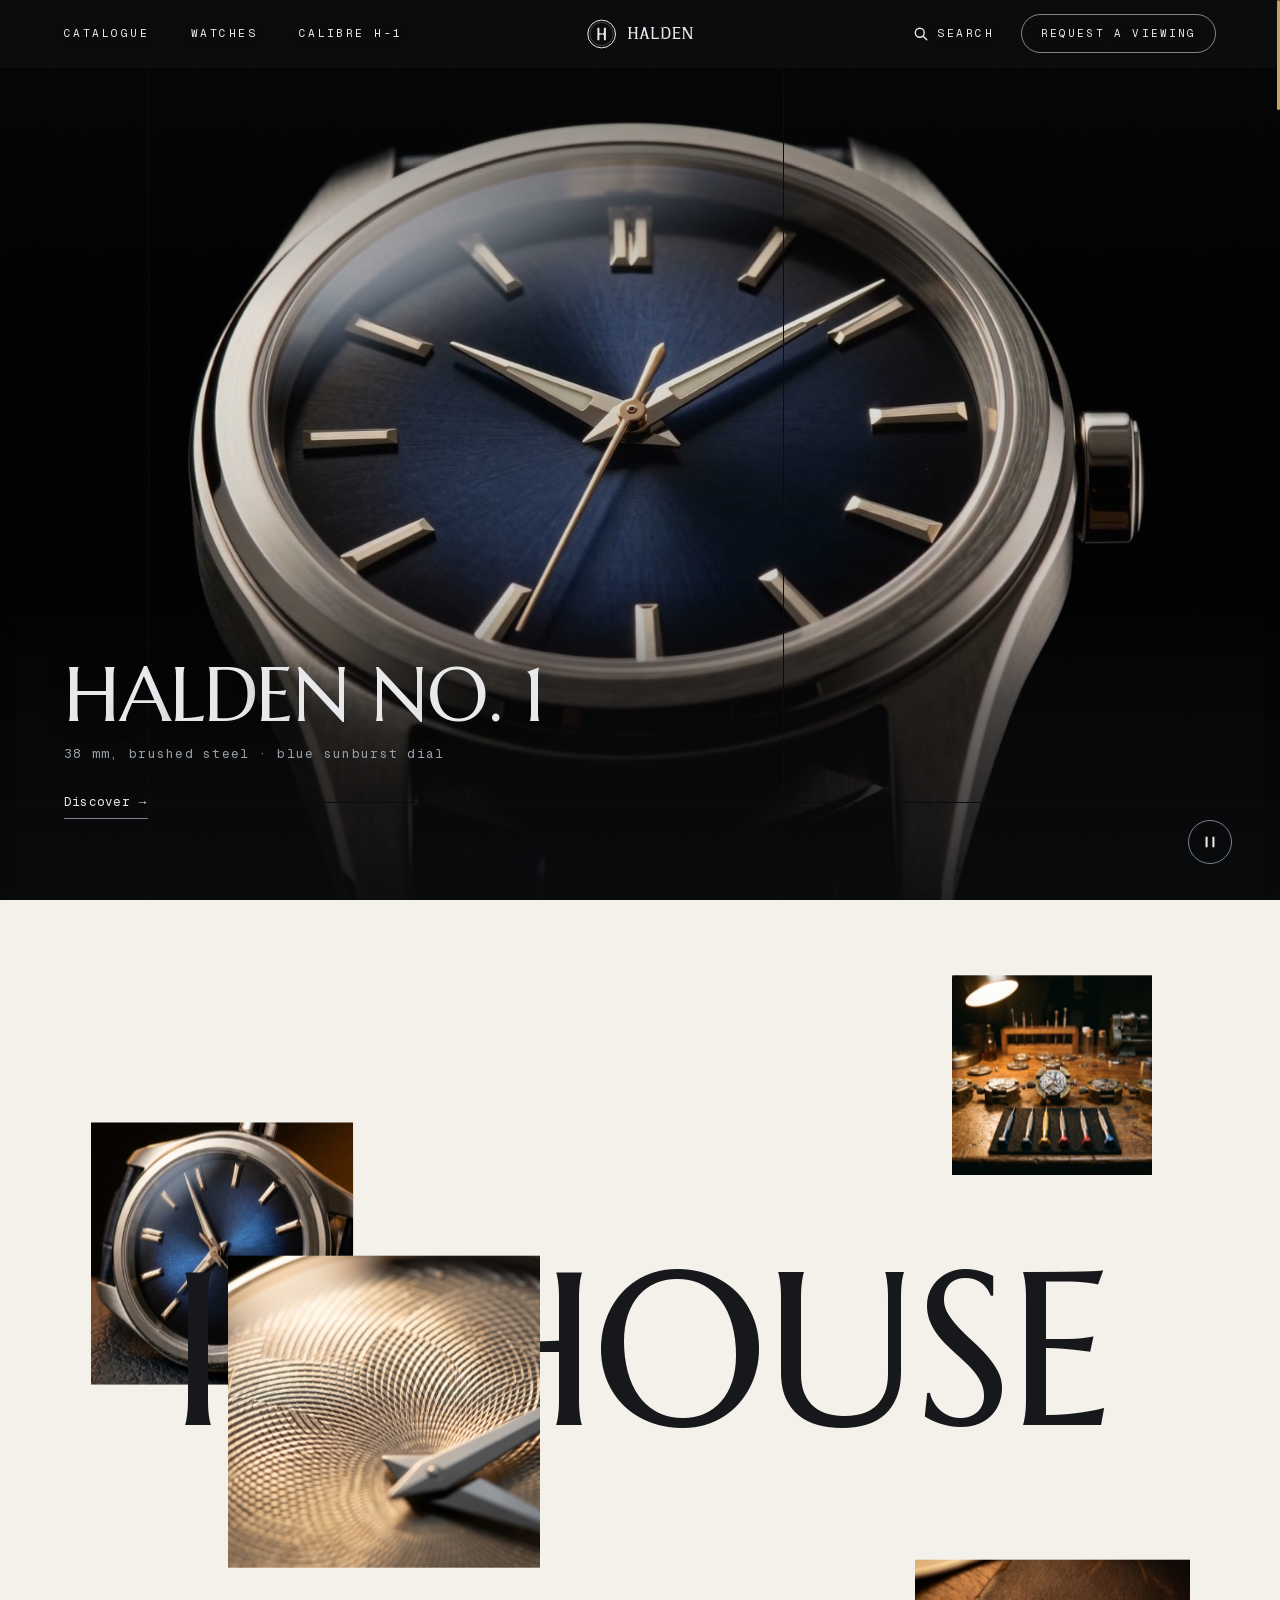
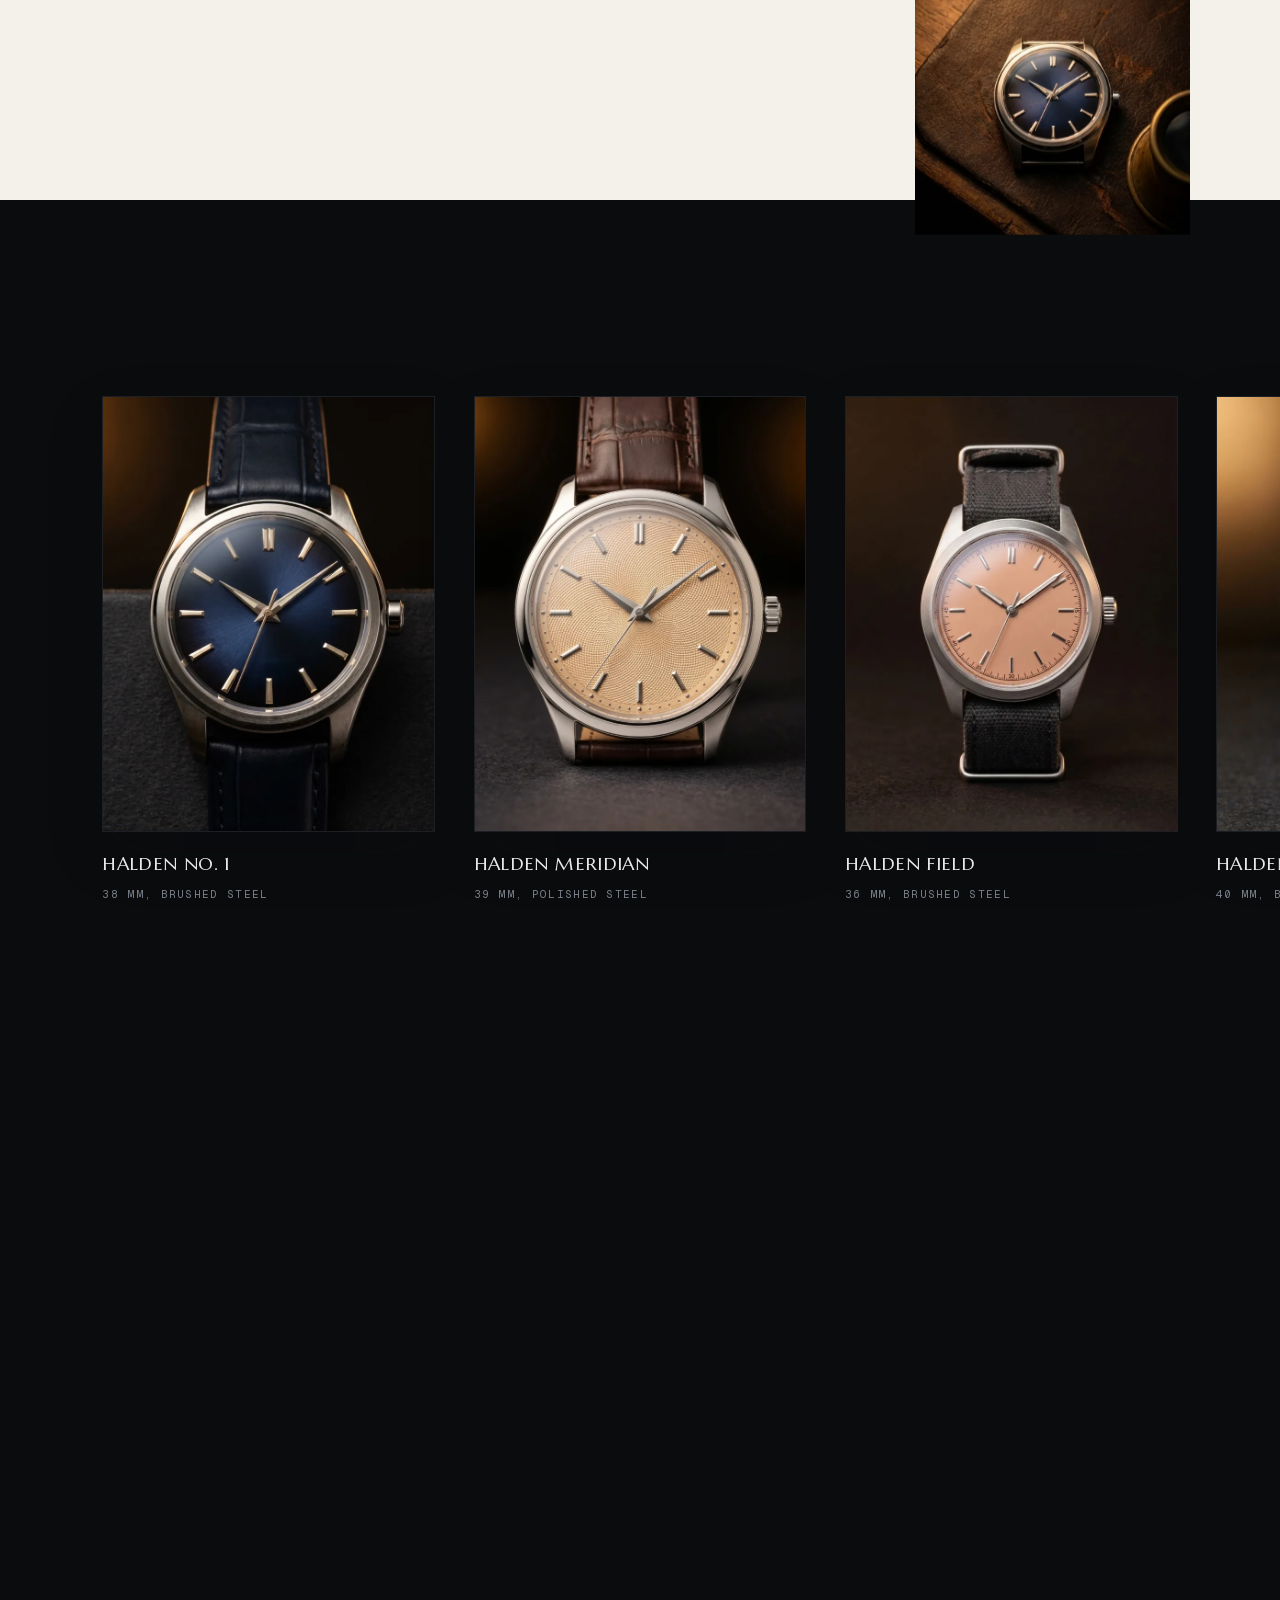
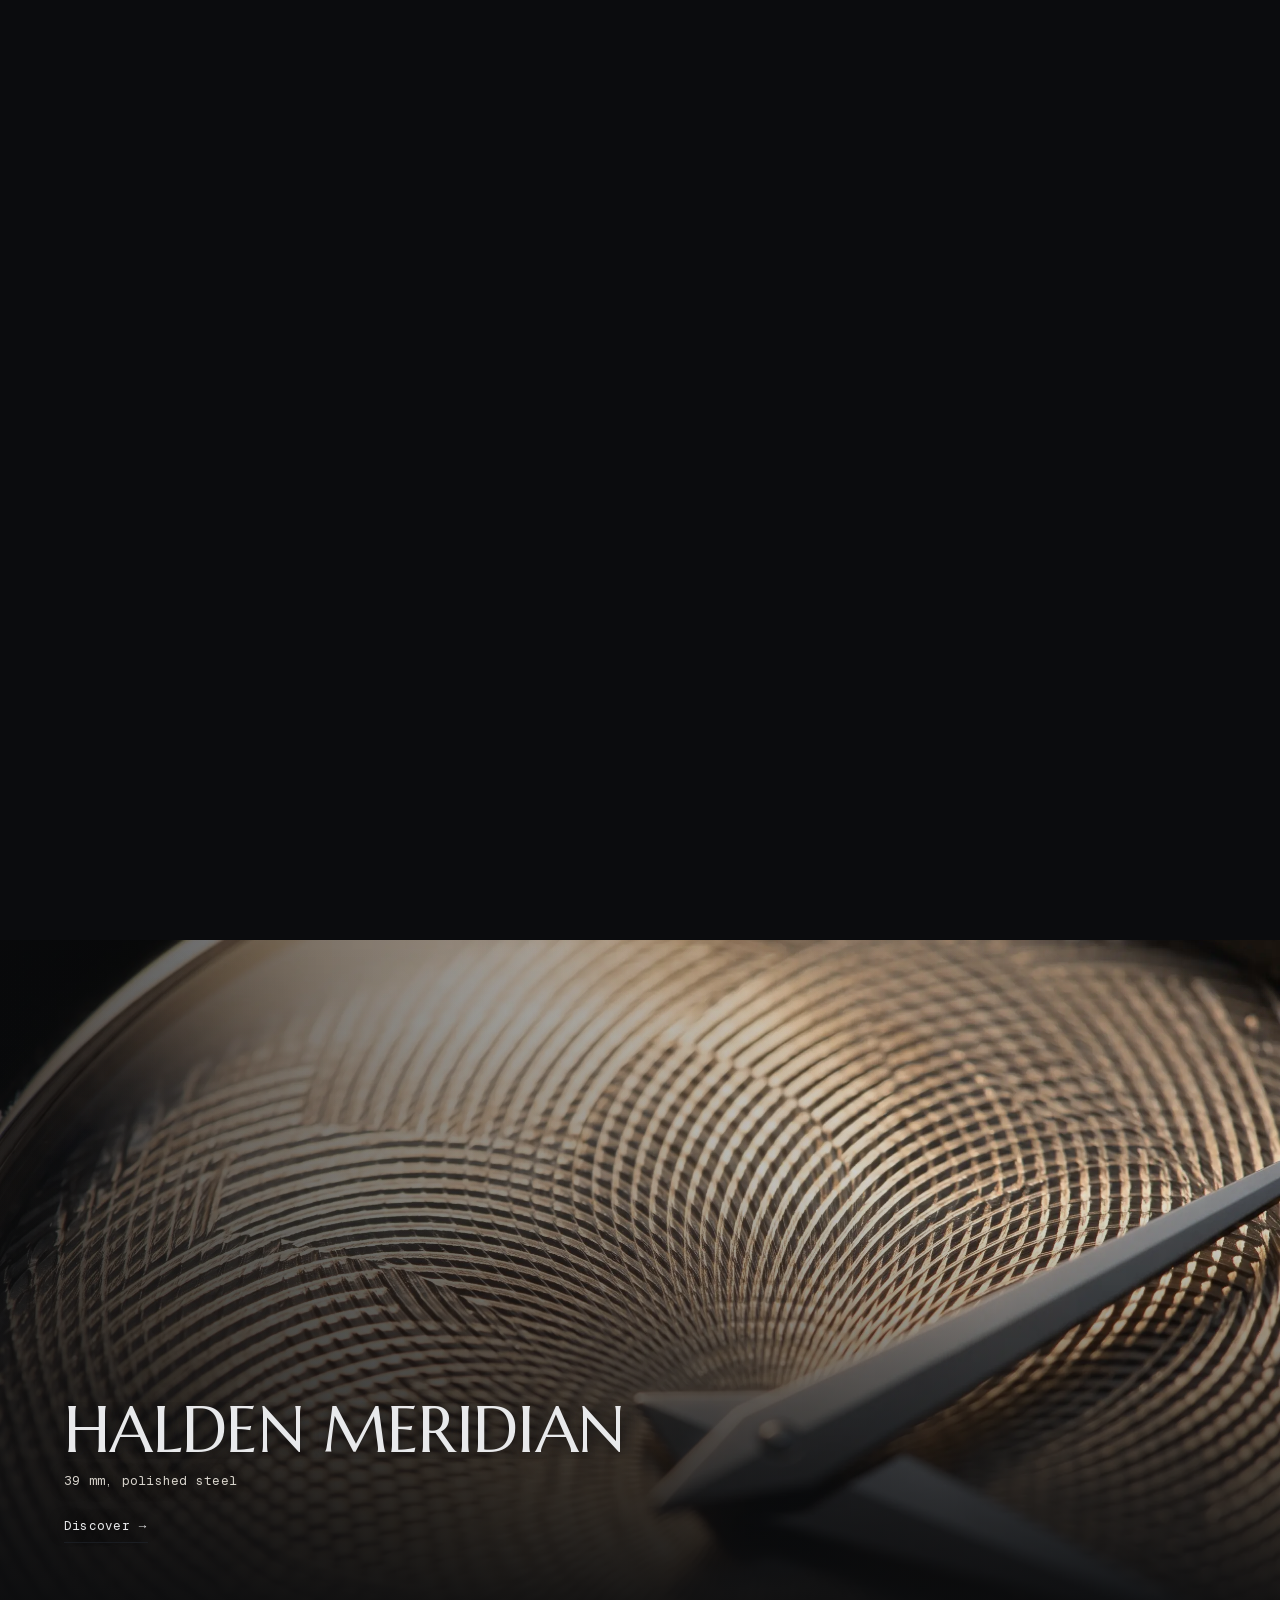
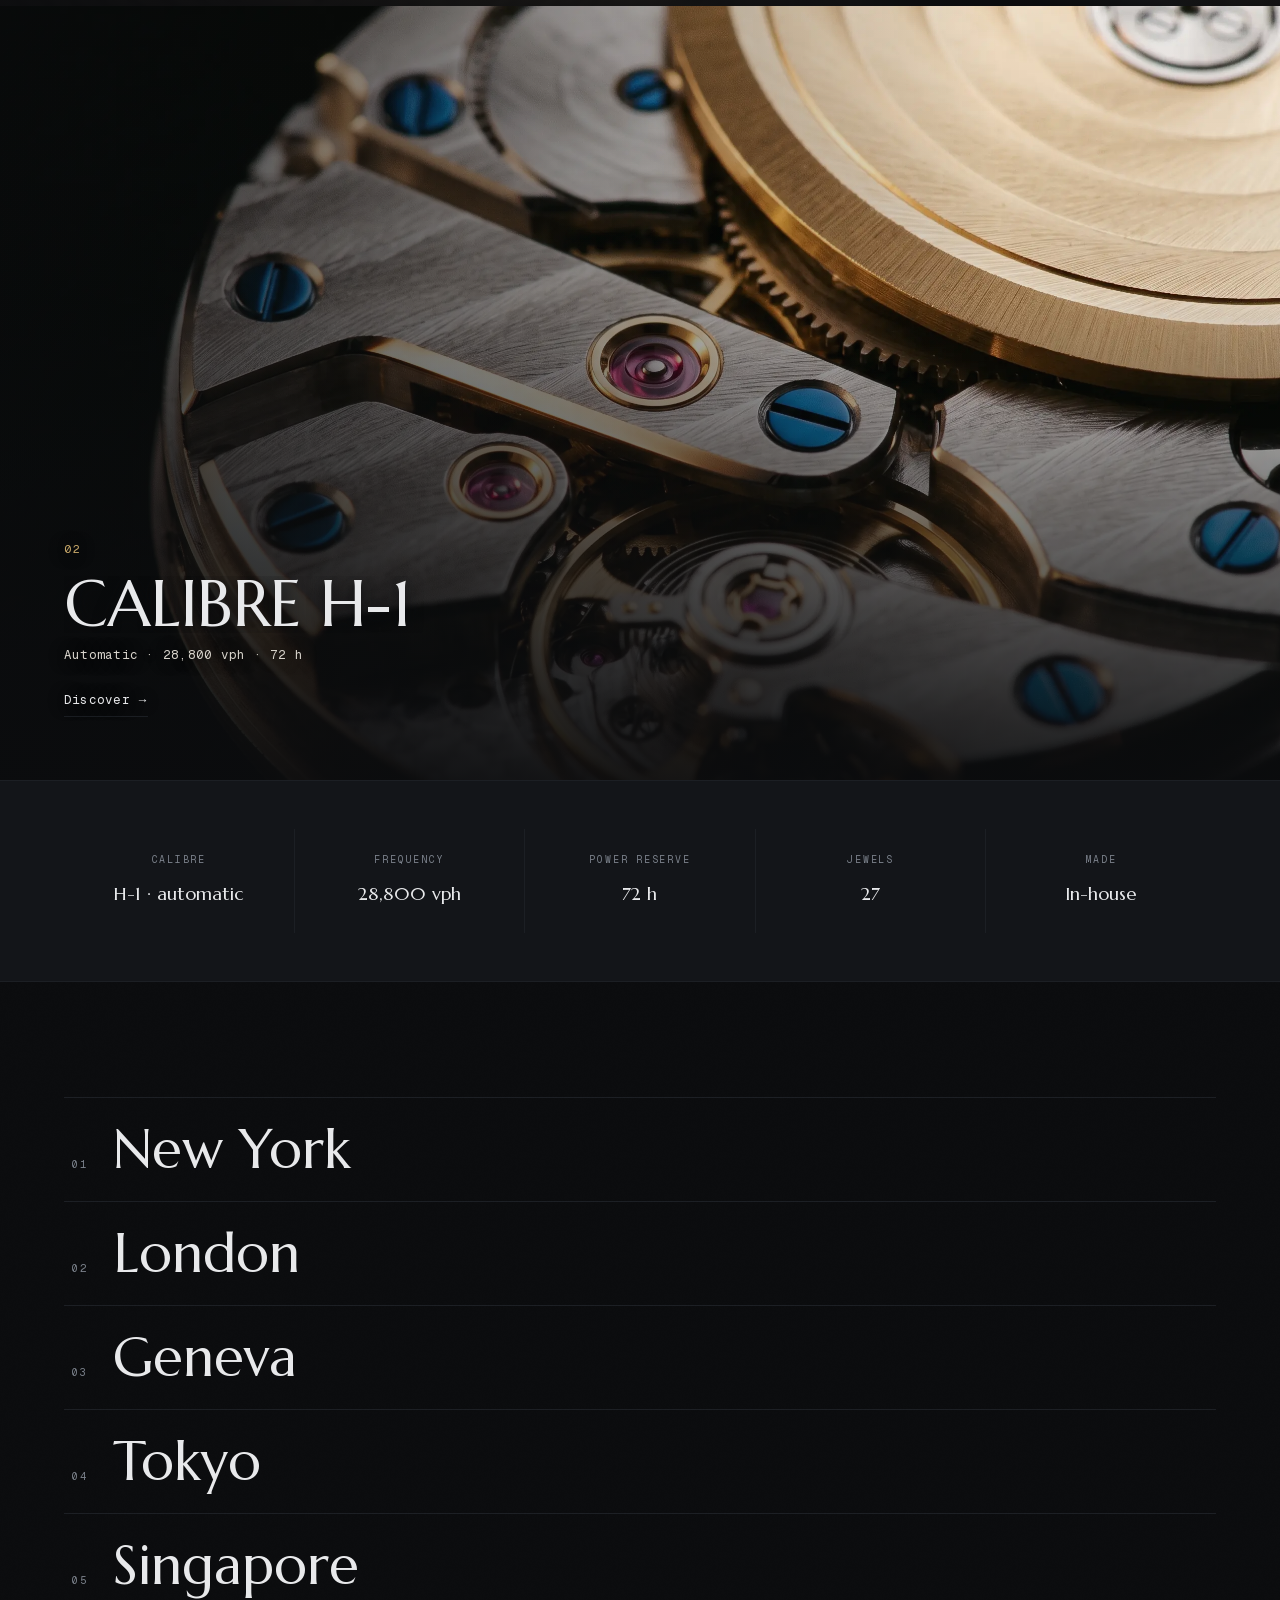
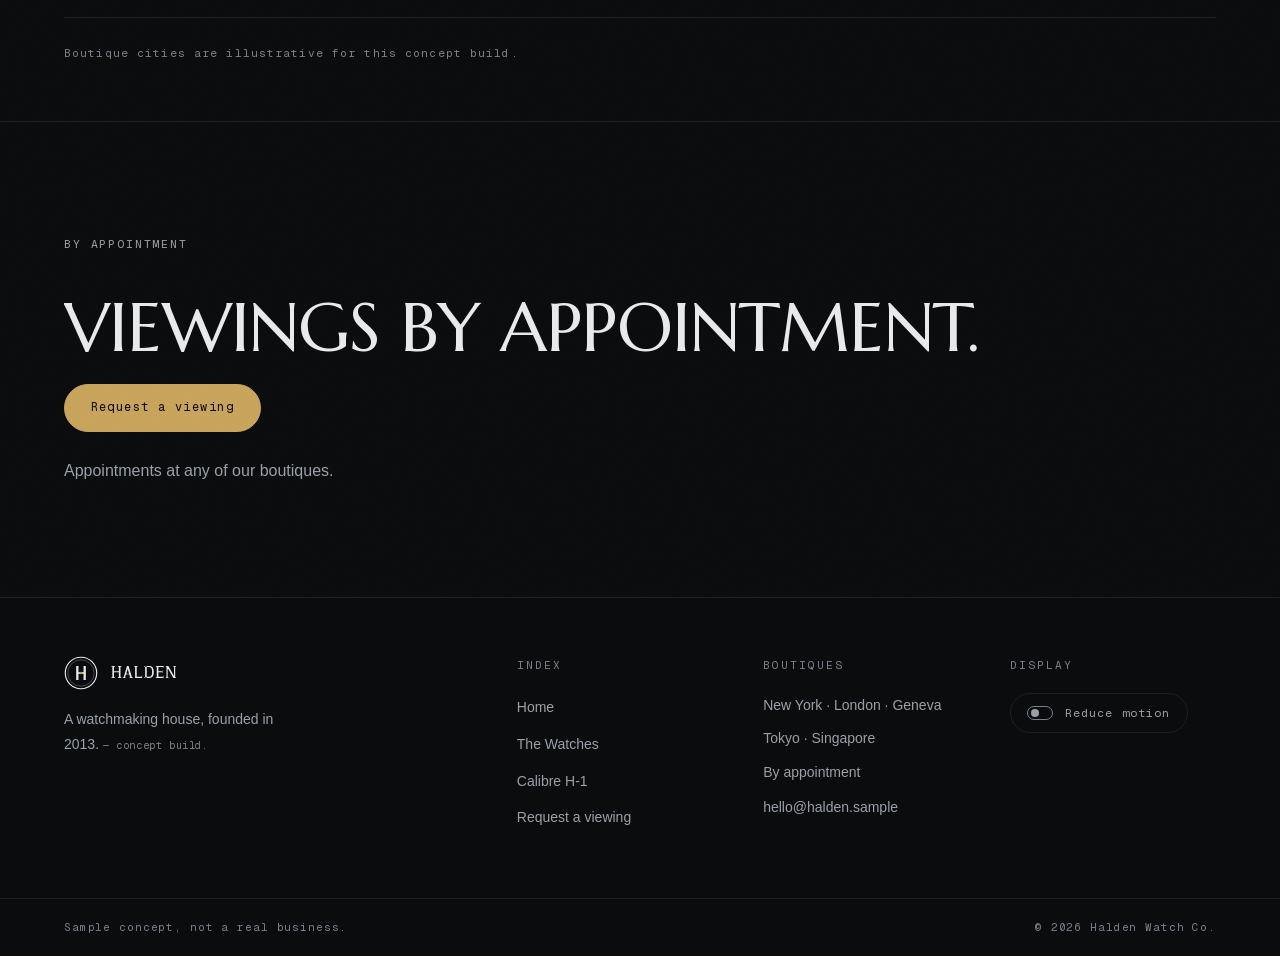
==== halden-watch/index.html @ 8069f16d "Halden: full-screen statement after the hero, references out, watches travel past The homepage opens" ====
<!DOCTYPE html>
<html lang="en" class="no-js">
<head>
<meta charset="utf-8">
<meta name="viewport" content="width=device-width, initial-scale=1">
<title>Halden Watch Co. — Luxury mechanical watches</title>
<meta name="description" content="Halden makes luxury mechanical watches. Five references built on the in-house Calibre H-1, in numbered series, shown at our boutiques by appointment.">
<link rel="canonical" href="https://halden.sample/">
<meta name="theme-color" content="#FFFFFF">
<meta property="og:type" content="website">
<meta property="og:site_name" content="Halden Watch Co.">
<meta property="og:url" content="https://halden.sample/">
<meta property="og:title" content="Halden Watch Co. — Luxury mechanical watches">
<meta property="og:description" content="Luxury mechanical watches. Five references on the in-house Calibre H-1, shown at our boutiques by appointment.">
<meta property="og:image" content="https://halden.sample/assets/og.jpg">
<meta property="og:image:width" content="1200">
<meta property="og:image:height" content="630">
<meta property="og:image:alt" content="Halden No. 1 in close-up: blue sunburst dial, dauphine hands, a champagne seconds hand, brushed steel on a near-black ground.">
<meta name="twitter:card" content="summary_large_image">
<meta name="twitter:title" content="Halden Watch Co. — Luxury mechanical watches">
<meta name="twitter:description" content="Luxury mechanical watches. Five references on the in-house Calibre H-1, shown at our boutiques by appointment.">
<meta name="twitter:image" content="https://halden.sample/assets/og.jpg">
<script>document.documentElement.classList.remove('no-js');document.documentElement.classList.add('js');</script>
<link rel="icon" type="image/svg+xml" href="assets/img/favicon.svg">
<link rel="alternate icon" type="image/png" sizes="32x32" href="assets/img/favicon-32.png">
<link rel="apple-touch-icon" sizes="180x180" href="assets/img/apple-touch-icon.png">
<link rel="preload" href="assets/fonts/halden-display.woff2" as="font" type="font/woff2" crossorigin>
<link rel="preload" href="assets/fonts/halden-mono.woff2" as="font" type="font/woff2" crossorigin>
<link rel="stylesheet" href="assets/tokens.css">
<link rel="stylesheet" href="assets/main.css">
<link rel="stylesheet" href="assets/watch.css">
<script src="assets/main.js" defer></script>
<script type="application/ld+json">
{
  "@context": "https://schema.org",
  "@graph": [
    {
      "@type": "Organization",
      "@id": "https://halden.sample/#org",
      "name": "Halden Watch Co.",
      "url": "https://halden.sample/",
      "email": "hello@halden.sample",
      "description": "Watchmaking house building automatic mechanical watches on the in-house Calibre H-1. Five references in numbered series, shown at the house's boutiques by appointment.",
      "disambiguatingDescription": "Sample concept build — not a real business.",
      "brand": { "@id": "https://halden.sample/#brand" },
      "logo": "https://halden.sample/assets/img/apple-touch-icon.png"
    },
    {
      "@type": "Brand",
      "@id": "https://halden.sample/#brand",
      "name": "Halden",
      "slogan": "Every Halden is built on the house's own Calibre H-1.",
      "logo": "https://halden.sample/assets/img/apple-touch-icon.png"
    },
    {
      "@type": "WebSite",
      "@id": "https://halden.sample/#site",
      "url": "https://halden.sample/",
      "name": "Halden Watch Co.",
      "publisher": { "@id": "https://halden.sample/#org" },
      "inLanguage": "en"
    }
  ]
}
</script>
</head>
<body class="has-film">

<a class="skip" href="#main">Skip to content</a>

<header class="hdr" data-hdr>
  <div class="hdr__in">
    <button class="hdr__burger" type="button" data-menu-btn aria-expanded="false" aria-controls="menu-pane">
      <span class="bars" aria-hidden="true"><i></i><i></i></span>Menu
    </button>
    <a class="hdr__mark" href="index.html" aria-label="Halden Watch Co., home">
      <!-- Halden marks: hand-drawn monogram seal + engraved logotype; the A carries the pallet jewel -->
      <svg class="seal" viewBox="0 0 48 48" fill="none" aria-hidden="true" focusable="false"><circle cx="24" cy="24" r="22.2" stroke="currentColor" stroke-width="1.6"/><circle cx="24" cy="24" r="18.6" stroke="currentColor" stroke-width="0.7" opacity="0.55"/><path d="M17.2 14h3.2v20h-3.2ZM27.6 14h3.2v20h-3.2ZM20.4 22.9h1.9v2.2h-1.9ZM25.7 22.9h1.9v2.2h-1.9Z" fill="currentColor"/><path d="M20.4 22.9h1.6v2.2h-1.6ZM26 22.9h1.6v2.2h-1.6Z" fill="currentColor"/><circle cx="24" cy="24" r="1.7" fill="#C8A35B"/></svg>
      <svg class="word" viewBox="0 0 242 48" fill="none" aria-hidden="true" focusable="false"><path d="M5 0H11V44H5ZM29 0H35V44H29ZM1.6 0H14.4V2.4H1.6ZM1.6 41.6H14.4V44H1.6ZM25.6 0H38.4V2.4H25.6ZM25.6 41.6H38.4V44H25.6ZM11 19H29V23H11Z" fill="currentColor"/><path d="M58.9 0L65.1 0L51.2 44L46 44ZM58.9 0L65.1 0L78 44L71.2 44ZM54.4 28L59.5 28L59.5 31.6L53.77 31.6ZM64.5 28L68.58 28L69.08 31.6L64.5 31.6ZM43.6 41.6H53.6V44H43.6ZM68.8 41.6H80.4V44H68.8Z" fill="currentColor"/><circle cx="62" cy="29.8" r="2.05" fill="#C8A35B"/><path d="M89 0H95V44H89ZM85.6 0H98.4V2.4H85.6ZM89 40H115V44H89ZM113.6 36H115V44H113.6Z" fill="currentColor"/><path d="M126 0H141C153.5 0 158 8.5 158 22C158 35.5 153.5 44 141 44H126ZM132 4H140.5C148.5 4 152 11 152 22C152 33 148.5 40 140.5 40H132ZM122.6 0H132V2.4H122.6ZM122.6 41.6H132V44H122.6Z" fill="currentColor" fill-rule="evenodd"/><path d="M169 0H175V44H169ZM165.6 0H178.4V2.4H165.6ZM165.6 41.6H178.4V44H165.6ZM169 0H194V4H169ZM192.6 0H194V7.5H192.6ZM169 19.4H190.5V23H169ZM189.2 16.8H190.5V25.6H189.2ZM169 40H194V44H169ZM192.6 36.5H194V44H192.6Z" fill="currentColor"/><path d="M205 0H209.2V44H205ZM232.8 0H237V44H232.8ZM205 0L211.8 0L237 44L230.2 44ZM202.2 0H212V2.4H202.2ZM202.2 41.6H212V44H202.2ZM230 0H239.8V2.4H230ZM230 41.6H239.8V44H230Z" fill="currentColor"/></svg>
      <span class="visually-hidden">Halden Watch Co.</span>
    </a>
    <nav class="hdr__nav" aria-label="Primary">
      <a href="collection.html#catalogue">Catalogue</a>
      <div class="hdr__group" data-wnav>
        <a href="collection.html">Watches</a>
        <div class="wpanel">
          <div class="wpanel__in">
            <a class="wpanel__item" href="collection.html#no1">
              <img src="assets/img/s10-no1-front.webp" width="720" height="965" loading="eager" alt="">
              <span class="nm">Halden No. 1</span>
              <span class="dl">38 mm · blue sunburst</span>
            </a>
            <a class="wpanel__item" href="collection.html#meridian">
              <img src="assets/img/s11-meridian-front.webp" width="720" height="965" loading="eager" alt="">
              <span class="nm">Halden Meridian</span>
              <span class="dl">39 mm · champagne guilloché</span>
            </a>
            <a class="wpanel__item" href="collection.html#field">
              <img src="assets/img/s12-field-front.webp" width="720" height="965" loading="eager" alt="">
              <span class="nm">Halden Field</span>
              <span class="dl">36 mm · salmon</span>
            </a>
            <a class="wpanel__item" href="collection.html#tide">
              <img src="assets/img/s15-tide-front.webp" width="720" height="965" loading="eager" alt="">
              <span class="nm">Halden Tide</span>
              <span class="dl">40 mm · black · diver</span>
            </a>
            <a class="wpanel__item" href="collection.html#crossing">
              <img src="assets/img/s16-crossing-front.webp" width="720" height="965" loading="eager" alt="">
              <span class="nm">Halden Crossing</span>
              <span class="dl">39 mm · navy · dual time</span>
            </a>
            <a class="wpanel__all" href="collection.html">The full collection <span class="arr" aria-hidden="true">&rarr;</span></a>
          </div>
        </div>
      </div>
      <a href="movement.html">Calibre H-1</a>
    </nav>
    <div class="hdr__util">
      <button class="hdr__searchbtn" type="button" data-search-btn aria-expanded="false" aria-controls="search-pane">
        <svg class="i-mag" viewBox="0 0 16 16" width="14" height="14" aria-hidden="true" focusable="false"><circle cx="6.6" cy="6.6" r="5.1" fill="none" stroke="currentColor" stroke-width="1.6"/><path d="m10.6 10.6 4 4" stroke="currentColor" stroke-width="1.6" stroke-linecap="round"/></svg>
        <span class="hdr__searchlbl">Search</span>
      </button>
      <a class="pill hdr__cta" href="contact.html">Request a viewing</a>
    </div>
  </div>
</header>

<!-- W5 (owner): the search panel — Rolex-style site search, dropped from the bar.
     JS-only (the button is hidden without JS); the index lives in main.js. -->
<div class="spanel" id="search-pane" data-search hidden>
  <div class="spanel__in">
    <form class="spanel__form" role="search" data-search-form>
      <svg class="i-mag" viewBox="0 0 16 16" width="14" height="14" aria-hidden="true" focusable="false"><circle cx="6.6" cy="6.6" r="5.1" fill="none" stroke="currentColor" stroke-width="1.6"/><path d="m10.6 10.6 4 4" stroke="currentColor" stroke-width="1.6" stroke-linecap="round"/></svg>
      <input class="spanel__input" type="search" name="q" placeholder="Search the house" aria-label="Search Halden Watch Co." autocomplete="off" data-search-input>
      <button class="spanel__close" type="button" data-search-close aria-label="Close search">
        <svg viewBox="0 0 14 14" width="14" height="14" aria-hidden="true" focusable="false"><path d="M1 1l12 12M13 1L1 13" stroke="currentColor" stroke-width="1.6" stroke-linecap="round"/></svg>
      </button>
    </form>
    <p class="spanel__label" data-search-label>Popular on this site</p>
    <ul class="spanel__results" data-search-results></ul>
  </div>
</div>

<div class="menu" id="menu-pane" data-menu hidden>
  <div class="menu__scrim" data-menu-close aria-hidden="true"></div>
  <div class="menu__panel" tabindex="-1">
    <nav aria-label="Menu">
      <ul>
        <li><a class="big" href="index.html" aria-current="page">Home</a></li>
        <li>
          <a class="big" href="collection.html">Watches</a>
          <ul class="menu__watches">
            <li><a href="collection.html#no1"><img src="assets/img/s10-no1-front.webp" width="720" height="965" loading="lazy" alt="">No. 1</a></li>
            <li><a href="collection.html#meridian"><img src="assets/img/s11-meridian-front.webp" width="720" height="965" loading="lazy" alt="">Meridian</a></li>
            <li><a href="collection.html#field"><img src="assets/img/s12-field-front.webp" width="720" height="965" loading="lazy" alt="">Field</a></li>
            <li><a href="collection.html#tide"><img src="assets/img/s15-tide-front.webp" width="720" height="965" loading="lazy" alt="">Tide</a></li>
            <li><a href="collection.html#crossing"><img src="assets/img/s16-crossing-front.webp" width="720" height="965" loading="lazy" alt="">Crossing</a></li>
          </ul>
        </li>
        <li><a class="big" href="movement.html">Calibre H-1</a></li>
        <li><a class="big" href="contact.html">Request a viewing</a></li>
      </ul>
    </nav>
    <p class="menu__foot">Our boutiques, by appointment · hello@halden.sample</p>
  </div>
</div>


<main id="main">

<!-- ============ 01 · THE FILM (Vanguart moment, Omega manners) ============ -->
<section class="film grain" data-film>
  <div class="film__fix">
    <div class="film__media">
      <picture>
        <source media="(max-width: 768px)" srcset="assets/img/hero-poster-9x16.jpg">
        <img class="film__poster" src="assets/img/hero-poster.jpg" fetchpriority="high"
             alt="Halden No. 1 in close-up: a blue sunburst dial falling to near-black, polished dauphine hands at ten past ten, a champagne seconds hand, brushed steel case against a black ground.">
      </picture>
      <video class="film__vid" muted playsinline loop preload="none"
             poster="assets/img/hero-poster.jpg"
             data-src="assets/video/hero-16x9.mp4"
             data-src-portrait="assets/video/hero-9x16.mp4"
             aria-hidden="true" tabindex="-1"></video>
    </div>
    <div class="film__scrim" aria-hidden="true"></div>
    <div class="film__copy">
      <!-- R61 (owner): the wordmark is already in the header; repeating the house
           name above the watch name was saying it twice. -->
      <!-- R60 (owner, Omega reference): their opener is a SPECIFIC watch, not a
           category statement — "Speedmaster 38 mm | Explore a Smaller Size" and a
           Discover. "Luxury mechanical watches, made in-house" was a category.
           It names No. 1 because that is the watch the hero film actually shows;
           naming any other reference would put the wrong watch under the words. -->
      <h1 class="display" data-reveal="chars">Halden No. 1</h1>
      <p class="film__spec" data-reveal="block">38 mm, brushed steel &middot; blue sunburst dial</p>
      <a class="tlink" href="collection.html#no1">Discover <span class="arr" aria-hidden="true">&rarr;</span></a>
    </div>
    <button class="film__pause" type="button" data-film-pause aria-pressed="false" aria-label="Pause the film">
      <svg class="i-pause" viewBox="0 0 14 14" width="12" height="12" aria-hidden="true"><path d="M3 1v12M11 1v12" stroke="currentColor" stroke-width="2.4"/></svg>
      <svg class="i-play" viewBox="0 0 14 14" width="12" height="12" aria-hidden="true"><path d="M3 1.5v11l9-5.5Z" fill="currentColor"/></svg>
    </button>
  </div>
</section>

<!-- ============ IN HOUSE — scattered plates through a single word ==========
     R92 (owner, studying the reference's own gallery): this is not a grid. One
     enormous thin word runs the width of the screen and square plates are
     scattered THROUGH it — some passing in front of the letters, some behind —
     each drifting at its own rate. The depth against the type is what makes the
     squares read as lifted off the page. -->
<section class="scatter scatter--full g-paper" aria-labelledby="scatter-t">
  <h2 class="scatter__word" id="scatter-t" data-reveal="block">In house</h2>
  <div class="scatter__field">
      <figure class="scatter__p scatter__p--a" data-mask data-par="0.95">
        <img src="assets/img/s13-no1-quarter.webp" alt="Halden No. 1 at three-quarters, the blue sunburst dial under a low light." width="900" height="900" loading="lazy">
      </figure>
      <figure class="scatter__p scatter__p--b" data-mask data-par="0.45">
        <img src="assets/img/s9-movement-holders.webp" alt="Movements resting in brass holders on the bench between timing runs." width="900" height="900" loading="lazy">
      </figure>
      <figure class="scatter__p scatter__p--c" data-mask data-par="1.15">
        <img src="assets/img/s5-meridian-dial-macro.webp" alt="The Meridian's guilloche field in macro, engine-turned to the edge." width="900" height="900" loading="lazy">
      </figure>
      <figure class="scatter__p scatter__p--d" data-mask data-par="0.70">
        <img src="assets/img/s14-no1-bench.webp" alt="Halden No. 1 on the bench beside a loupe and tweezers." width="900" height="900" loading="lazy">
      </figure>
  </div>
</section>
<!-- ============ THE WATCHES — a row that scrolls past =====================
     R94 (owner): the five references are gone as a block. The watches travel
     across the screen as the page scrolls instead, and each one goes to its own
     page. Driven off scroll rather than a drag, so nothing has to be pulled
     sideways; with JS off it is a plain scrollable row. -->
<section class="rail" data-rail aria-labelledby="rail-t">
  <h2 class="visually-hidden" id="rail-t">The watches</h2>
  <div class="rail__view">
    <div class="rail__track" data-rail-track>
        <a class="rail__card" href="collection.html#no1">
          <figure class="rail__fig"><img src="assets/img/s10-no1-front.webp" alt="Halden No. 1, straight on." width="720" height="965" loading="lazy"></figure>
          <span class="rail__meta"><b>Halden No. 1</b><i>38 mm, brushed steel</i></span>
        </a>
        <a class="rail__card" href="collection.html#meridian">
          <figure class="rail__fig"><img src="assets/img/s11-meridian-front.webp" alt="Halden Meridian, straight on." width="720" height="965" loading="lazy"></figure>
          <span class="rail__meta"><b>Halden Meridian</b><i>39 mm, polished steel</i></span>
        </a>
        <a class="rail__card" href="collection.html#field">
          <figure class="rail__fig"><img src="assets/img/s12-field-front.webp" alt="Halden Field, straight on." width="720" height="965" loading="lazy"></figure>
          <span class="rail__meta"><b>Halden Field</b><i>36 mm, brushed steel</i></span>
        </a>
        <a class="rail__card" href="collection.html#tide">
          <figure class="rail__fig"><img src="assets/img/s15-tide-front.webp" alt="Halden Tide, straight on." width="720" height="965" loading="lazy"></figure>
          <span class="rail__meta"><b>Halden Tide</b><i>40 mm, brushed steel</i></span>
        </a>
        <a class="rail__card" href="collection.html#crossing">
          <figure class="rail__fig"><img src="assets/img/s16-crossing-front.webp" alt="Halden Crossing, straight on." width="720" height="965" loading="lazy"></figure>
          <span class="rail__meta"><b>Halden Crossing</b><i>39 mm, polished steel</i></span>
        </a>
    </div>
  </div>
</section>


<!-- R53 (owner): the numbered "01 — The house" chapter is CUT. With its copy
     trimmed it was one short column against an empty right half, and it restated
     the film headline ("made in-house") and section 03. Its one genuinely
     concrete line — the five-position timing — moves into the Calibre chapter,
     which has an image and a spec table to carry it. -->


<!-- R55 (owner, Omega reference): Omega breaks its homepage with a full-bleed
     feature — one image, a product name, a qualifier, a single CTA. Halden ran
     hero -> carousel -> chapter -> chapter with no change of gear. This is the
     break: type over image, nothing explained. -->
<section class="fband" aria-labelledby="fband-title">
  <img class="fband__img" src="assets/img/s5-meridian-dial-macro.webp" alt="The Halden Meridian dial in macro: a champagne guilloche field under polished dauphine hands." width="1600" height="1067" loading="lazy">
  <div class="fband__copy">
    <h2 class="fband__t" id="fband-title" data-reveal="lines">Halden Meridian</h2>
    <p class="fband__s" data-reveal="block">39 mm, polished steel</p>
    <a class="tlink" href="collection.html#meridian">Discover <span class="arr" aria-hidden="true">&rarr;</span></a>
  </div>
</section>


<!-- R77 (owner): the manufacture chapter is off the homepage — founding dates
     are not what a visitor came for. The Calibre page still carries the record. -->




<!-- ============ 06 · THE BOUTIQUES ============ -->
<!-- R78 (owner): the Calibre sits above the locations now — the
     watches lead, the movement closes.  -->
<!-- ============ 04 · CALIBRE H-1 (full-bleed, then a centred spec strip) ====
     R57 (owner): every chapter was the same photo-beside-a-paragraph block, which
     is exactly why this read like the other site. Omega does not do that — it runs
     a full-bleed image with a name and one CTA over it, and puts specification in
     its own centred strip. Rebuilt to that. -->
<section class="fband fband--tall" aria-labelledby="cal-title">
  <img class="fband__img" src="assets/img/s6-movement-macro-a.webp" width="2752" height="1536" loading="lazy"
       alt="Macro of the Calibre H-1: German-silver bridges under Geneva striping, ruby jewels in gold chatons, blued screws, the champagne rotor edge entering the frame.">
  <div class="fband__copy">
    <p class="kicker" data-reveal="block">02</p>
    <h2 class="fband__t" id="cal-title" data-reveal="lines">Calibre H-1</h2>
    <p class="fband__s" data-reveal="block">Automatic · 28,800 vph · 72 h</p>
    <a class="tlink" href="movement.html">Discover <span class="arr" aria-hidden="true">&rarr;</span></a>
  </div>
</section>

<section class="specstrip">
  <div class="shell">
    <dl class="specrow" data-reveal="block">
      <div><dt>Calibre</dt><dd>H-1 · automatic</dd></div>
      <div><dt>Frequency</dt><dd>28,800 vph</dd></div>
      <div><dt>Power reserve</dt><dd>72 h</dd></div>
      <div><dt>Jewels</dt><dd>27</dd></div>
      <div><dt>Made</dt><dd>In-house</dd></div>
    </dl>
  </div>
</section>

<section class="chapter chapter--tight grain">
  <div class="shell">
    <div class="block">
      <!-- R77 (owner): no heading. Five city names are self-evidently the boutiques. -->
    </div>
    <!-- R61 (owner: "the boutique part could be a little better, nicer aesthetic").
         A dot-separated line of city names was a list, not a section. Each city
         now holds its own bordered cell with the street it sits on, set in the
         display face, with the appointment line appearing on hover — the same
         hairline-grid language the specification strip uses. -->
    <!-- R62 (owner: "you just added more text instead of making it graphically
         pleasing"). Correct — street names were more words, not more design. The
         cities are the graphic now: each set LARGE in the display face on its own
         rule, the row sliding right and the city going champagne under the cursor.
         Five words on the whole section. -->
    <div class="brows" data-reveal="block">
      <a class="brow" href="contact.html?boutique=New%20York#boutique">
        <span class="brow__i">01</span>
        <span class="brow__city">New York</span>
        <span class="brow__go" aria-hidden="true">&rarr;</span>
      </a>
      <a class="brow" href="contact.html?boutique=London#boutique">
        <span class="brow__i">02</span>
        <span class="brow__city">London</span>
        <span class="brow__go" aria-hidden="true">&rarr;</span>
      </a>
      <a class="brow" href="contact.html?boutique=Geneva#boutique">
        <span class="brow__i">03</span>
        <span class="brow__city">Geneva</span>
        <span class="brow__go" aria-hidden="true">&rarr;</span>
      </a>
      <a class="brow" href="contact.html?boutique=Tokyo#boutique">
        <span class="brow__i">04</span>
        <span class="brow__city">Tokyo</span>
        <span class="brow__go" aria-hidden="true">&rarr;</span>
      </a>
      <a class="brow" href="contact.html?boutique=Singapore#boutique">
        <span class="brow__i">05</span>
        <span class="brow__city">Singapore</span>
        <span class="brow__go" aria-hidden="true">&rarr;</span>
      </a>
    </div>
    <p class="bstrip__note" data-reveal="block">Boutique cities are illustrative for this concept build.</p>
  </div>
</section>

<!-- ============ 07 · VIEWING BAND ============ -->

<section class="cta-band grain">
  <div class="shell in">
    <p class="kicker" data-reveal="block">By appointment</p>
    <h2 class="title" data-reveal="lines">Viewings by appointment.</h2>
    <a class="pill pill--solid" href="contact.html">Request a viewing</a>
    <p class="note" data-reveal="block">Appointments at any of our boutiques.</p>
  </div>
</section>

</main>

<footer class="ftr">
  <div class="ftr__grid">
    <div class="ftr__brand">
      <div class="lockup" aria-hidden="true"><svg class="seal" viewBox="0 0 48 48" fill="none" aria-hidden="true" focusable="false"><circle cx="24" cy="24" r="22.2" stroke="currentColor" stroke-width="1.6"/><circle cx="24" cy="24" r="18.6" stroke="currentColor" stroke-width="0.7" opacity="0.55"/><path d="M17.2 14h3.2v20h-3.2ZM27.6 14h3.2v20h-3.2ZM20.4 22.9h1.9v2.2h-1.9ZM25.7 22.9h1.9v2.2h-1.9Z" fill="currentColor"/><path d="M20.4 22.9h1.6v2.2h-1.6ZM26 22.9h1.6v2.2h-1.6Z" fill="currentColor"/><circle cx="24" cy="24" r="1.7" fill="#C8A35B"/></svg><svg class="word" viewBox="0 0 242 48" fill="none" aria-hidden="true" focusable="false"><path d="M5 0H11V44H5ZM29 0H35V44H29ZM1.6 0H14.4V2.4H1.6ZM1.6 41.6H14.4V44H1.6ZM25.6 0H38.4V2.4H25.6ZM25.6 41.6H38.4V44H25.6ZM11 19H29V23H11Z" fill="currentColor"/><path d="M58.9 0L65.1 0L51.2 44L46 44ZM58.9 0L65.1 0L78 44L71.2 44ZM54.4 28L59.5 28L59.5 31.6L53.77 31.6ZM64.5 28L68.58 28L69.08 31.6L64.5 31.6ZM43.6 41.6H53.6V44H43.6ZM68.8 41.6H80.4V44H68.8Z" fill="currentColor"/><circle cx="62" cy="29.8" r="2.05" fill="#C8A35B"/><path d="M89 0H95V44H89ZM85.6 0H98.4V2.4H85.6ZM89 40H115V44H89ZM113.6 36H115V44H113.6Z" fill="currentColor"/><path d="M126 0H141C153.5 0 158 8.5 158 22C158 35.5 153.5 44 141 44H126ZM132 4H140.5C148.5 4 152 11 152 22C152 33 148.5 40 140.5 40H132ZM122.6 0H132V2.4H122.6ZM122.6 41.6H132V44H122.6Z" fill="currentColor" fill-rule="evenodd"/><path d="M169 0H175V44H169ZM165.6 0H178.4V2.4H165.6ZM165.6 41.6H178.4V44H165.6ZM169 0H194V4H169ZM192.6 0H194V7.5H192.6ZM169 19.4H190.5V23H169ZM189.2 16.8H190.5V25.6H189.2ZM169 40H194V44H169ZM192.6 36.5H194V44H192.6Z" fill="currentColor"/><path d="M205 0H209.2V44H205ZM232.8 0H237V44H232.8ZM205 0L211.8 0L237 44L230.2 44ZM202.2 0H212V2.4H202.2ZM202.2 41.6H212V44H202.2ZM230 0H239.8V2.4H230ZM230 41.6H239.8V44H230Z" fill="currentColor"/></svg></div>
      <span class="visually-hidden">Halden Watch Co.</span>
      <p>A watchmaking house, founded in 2013. <span class="meta"> — concept build.</span></p>
    </div>
    <nav class="ftr__col" aria-label="Index">
      <h4>Index</h4>
      <ul>
        <li><a href="index.html">Home</a></li>
        <li><a href="collection.html">The Watches</a></li>
        <li><a href="movement.html">Calibre H-1</a></li>
        <li><a href="contact.html">Request a viewing</a></li>
      </ul>
    </nav>
    <div class="ftr__col">
      <h4>Boutiques</h4>
      <ul>
        <li><p>New York · London · Geneva</p></li>
        <li><p>Tokyo · Singapore</p></li>
        <li><p>By appointment</p></li>
        <li><a href="mailto:hello@halden.sample">hello@halden.sample</a></li>
      </ul>
    </div>
    <div class="ftr__col">
      <h4>Display</h4>
      <button type="button" class="motion-toggle" data-motion-toggle aria-pressed="false">
        <span class="sw" aria-hidden="true"></span>Reduce motion
      </button>
    </div>
  </div>
  <div class="ftr__legal">
    <div class="in">
      <span>Sample concept, not a real business.</span>
      <span>© 2026 Halden Watch Co.</span>
    </div>
  </div>
</footer>


  <!-- R70: custom scroll indicator, driven by the same rAF loop as the parallax -->
  <div class="sbar" aria-hidden="true"><i class="sbar__thumb"></i></div>
</body>
</html>
---- halden-watch/assets/tokens.css ----
/* ==========================================================================
   HALDEN WATCH CO. — tokens.css
   Every color / space / type / motion token lives here. Nothing else does.
   Two grounds (ink, paper), one accent (champagne), ruby for jewels only.
   ========================================================================== */

/* ---- self-hosted faces (latin subsets, file://-safe) -------------------- */
@font-face{
  font-family:"HaldenGrotesk";
  src:url("fonts/halden-grotesk.woff2") format("woff2");
  font-weight:300 700;                 /* variable wght axis; we use 400 + 600 */
  font-style:normal;
  font-display:swap;
}
/* R57 (owner): Halden and Hale were set in the same neutral sans, so they read
   as the same studio's two sites. Halden takes an elegant Roman display face of
   its own — inscriptional, single weight, nothing like Hale's heavy grotesque. */
@font-face{
  font-family:"HaldenDisplay";
  src:url("fonts/halden-display.woff2") format("woff2");
  font-weight:400;
  font-style:normal;
  font-display:swap;
}
@font-face{
  font-family:"HaldenSerif";
  src:url("fonts/halden-serif-italic.woff2") format("woff2");
  font-weight:400;
  font-style:italic;
  font-display:swap;
}
@font-face{
  font-family:"HaldenMono";
  src:url("fonts/halden-mono.woff2") format("woff2");
  font-weight:400;
  font-style:normal;
  font-display:swap;
}

:root{
  /* ---- GROUND 1 · INK (cinematic chapters) ---- */
  --ink:#0B0C0E;
  --ink-raised:#131519;
  --graphite:#1C1F24;

  /* ---- GROUND 2 · PAPER (catalogue chapters) ---- */
  --paper:#F4F1EA;
  --paper-raised:#ECE8DE;
  --paper-line:#DCD5C6;

  /* ---- text ---- */
  --platinum:#E8E9EB;
  --steel:#9AA0A8;
  --steel-dim:#7A808A;      /* tertiary/captions on ink — 4.9:1 on --ink (AA) */
  --text-ink:#17181B;
  --text-ink-2:#55565C;

  /* ---- the accent (singular) ---- */
  --champagne:#C8A35B;
  --champagne-hi:#E7C988;   /* brand-moment gradient stops only */
  --champagne-lo:#8A6E32;
  --accent-ink:#7A5F2A;     /* champagne cut for the paper ground — 5.32:1 on paper,
                               4.91:1 on paper-raised; interactive states only.
                               #C8A35B stays untouched on ink (8.24:1). */

  /* ---- the navigation accent (navy — selection & wayfinding only) ---- */
  --navy:#1B3A5F;           /* nav highlight, active-model bullet, scrollspy.
                               11.4:1 on white, 9.9:1 on paper. Never a background
                               wash, never body copy, never replaces champagne. */
  --navy-deep:#142C49;      /* pressed/hover cut of navy */
  --navy-mist:#A9C6E4;      /* navy for ink grounds (menu overlay current page) */

  /* ---- chrome ---- */
  --bar-white:#FFFFFF;      /* the header bar — white, Rolex register */
  --bar-line:#E4E0D6;       /* header hairline on white */

  /* ---- specials ---- */
  --ruby:#9E2B25;           /* movement jewels only, never UI */
  --crystal:#BFD2D8;        /* sapphire glint, SVG only */
  --error:#8A2620;          /* form error text + borders — the only red in UI (7.8:1 on paper) */

  /* ---- type ---- */
  /* R54 (owner, Rolex reference): HaldenGrotesk (a humanist grotesque) read as
     fussy next to Rolex's neutral type. The body face is now a clean neutral
     grotesque — the same register luxury watch houses actually set in. Nothing
     to download, so the page also drops an 18KB font request. The mono and the
     serif italic stay: used sparingly, they are what keep it from reading as a
     default system page. */
  --font-body:"Helvetica Neue",Helvetica,"Segoe UI",Arial,sans-serif;
  --font-display:"HaldenDisplay","Optima","Palatino Linotype",Georgia,serif;
  --font-serif:"HaldenSerif",Georgia,"Times New Roman",serif;
  --font-mono:"HaldenMono",ui-monospace,Menlo,Consolas,monospace;

  --fs-body:clamp(0.9375rem, 0.9rem + 0.2vw, 1rem);
  --fs-display:clamp(2.5rem, 1rem + 4vw, 5.5rem);
  --fs-title:clamp(1.75rem, 1rem + 2.2vw, 3rem);
  --fs-subtitle:clamp(1.25rem, 1rem + 0.9vw, 1.65rem);
  --fs-kicker:0.72rem;
  --fs-small:0.875rem;

  --lh-body:1.75;
  --lh-display:1.05;
  --track-kicker:.16em;
  --track-display:-0.01em;

  /* ---- space ---- */
  --space-1:0.5rem;
  --space-2:1rem;
  --space-3:1.75rem;
  --space-4:clamp(2.5rem, 2rem + 2vw, 4rem);
  --space-5:clamp(4rem, 3rem + 5vw, 8rem);
  --shell-max:78rem;
  --shell-pad:clamp(1.25rem, 4vw, 3rem);
  --header-h:4.25rem;

  /* ---- motion grammar (Duten spirit, Rolex discipline) ---- */
  --t-micro:300ms ease;                            /* color / opacity / hover  */
  --t-panel:700ms;                                 /* panel & reveal transforms */
  --t-panel-long:900ms;
  --stagger:160ms;                                 /* calc(var(--stagger) * var(--i)) */
  --ease-master:cubic-bezier(0.76, 0, 0.24, 1);    /* the one choreography ease */
  --ease-out:cubic-bezier(0.16, 1, 0.3, 1);
}
---- halden-watch/assets/main.css ----
/* ==========================================================================
   HALDEN WATCH CO. — main.css
   The Atelier Object, mastered. Two grounds, one accent, no inline styles.
   Static-first: everything below renders complete with JS off. The motion
   layer keys off html.motion-on, which main.js adds only when motion is OK.
   ========================================================================== */

/* ---------- base ---------- */
*,*::before,*::after{box-sizing:border-box;}
html{-webkit-text-size-adjust:100%;}
body{
  margin:0;
  font-family:var(--font-body);
  font-size:var(--fs-body);
  line-height:var(--lh-body);
  font-weight:400;
  background:var(--ink);
  color:var(--platinum);
  -webkit-font-smoothing:antialiased;
  /* ink ground vars (default) */
  --bg:var(--ink); --bg-raised:var(--ink-raised); --line:var(--graphite);
  --tx:var(--platinum); --tx2:var(--steel); --tx3:var(--steel-dim);
  --accent:var(--champagne);   /* interactive accent — re-cut per ground for AA */
}
img,svg,video{display:block;max-width:100%;}
img{height:auto;}   /* width/height attrs stay for layout hints; CSS wins */
h1,h2,h3,h4,p,figure,dl,dd{margin:0;}
ul,ol{margin:0;padding:0;list-style:none;}
a{color:inherit;text-decoration:none;}
button{font:inherit;color:inherit;background:none;border:0;padding:0;cursor:pointer;}
::selection{background:var(--champagne);color:var(--ink);}
:focus-visible{outline:2px solid var(--accent,var(--champagne));outline-offset:3px;border-radius:1px;}

/* grounds — the switch is a section boundary, never a gradient */
.g-paper{
  --bg:var(--paper); --bg-raised:var(--paper-raised); --line:var(--paper-line);
  --tx:var(--text-ink); --tx2:var(--text-ink-2); --tx3:var(--text-ink-2);
  --accent:var(--accent-ink);   /* champagne fails AA on paper (2.10:1); use the dark cut */
  background:var(--bg);color:var(--tx);
}
.g-ink{
  --bg:var(--ink); --bg-raised:var(--ink-raised); --line:var(--graphite);
  --tx:var(--platinum); --tx2:var(--steel); --tx3:var(--steel-dim);
  --accent:var(--champagne);
  background:var(--bg);color:var(--tx);
}

.shell{max-width:var(--shell-max);margin-inline:auto;padding-inline:var(--shell-pad);}
.visually-hidden{position:absolute;width:1px;height:1px;margin:-1px;padding:0;overflow:hidden;clip:rect(0 0 0 0);white-space:nowrap;border:0;}
.skip{
  position:fixed;top:.6rem;left:.6rem;z-index:200;padding:.6rem 1rem;
  background:var(--ink);color:var(--platinum);border:1px solid var(--champagne);
  font-family:var(--font-mono);font-size:.72rem;letter-spacing:.1em;
  transform:translateY(-300%);
}
.skip:focus{transform:none;}

/* ---------- type ---------- */
.kicker{
  display:flex;align-items:center;gap:.7rem;
  font-family:var(--font-mono);font-size:var(--fs-kicker);
  letter-spacing:var(--track-kicker);text-transform:uppercase;
  color:var(--tx2);margin:0 0 1.1rem;
}
.kicker .fived{flex:none;color:var(--champagne);}
.display{
  font-family:var(--font-display);
  font-size:var(--fs-display);font-weight:400;letter-spacing:.005em;line-height:var(--lh-display);
  letter-spacing:var(--track-display);color:var(--tx);text-wrap:balance;
}
.title{
  font-family:var(--font-display);
  font-size:var(--fs-title);font-weight:400;letter-spacing:.01em;line-height:1.12;
  letter-spacing:var(--track-display);color:var(--tx);text-wrap:balance;
}
.subtitle{font-size:var(--fs-subtitle);font-weight:600;line-height:1.2;color:var(--tx);}
.lede{color:var(--tx2);max-width:62ch;}
.meta{
  font-family:var(--font-mono);font-size:.72em;letter-spacing:.06em;
  color:var(--tx3);white-space:nowrap;
}
.mono{font-family:var(--font-mono);letter-spacing:.05em;}
.footnote{font-family:var(--font-mono);font-size:.74rem;letter-spacing:.06em;color:var(--tx3);max-width:52ch;margin-top:1.2rem;}
.pull{
  font-family:var(--font-serif);font-style:italic;font-weight:400;
  font-size:clamp(1.35rem,1rem + 1.4vw,2.1rem);line-height:1.4;color:var(--tx);
}

/* ---------- links + CTAs ---------- */
.tlink{
  display:inline-flex;align-items:center;gap:.55rem;
  font-family:var(--font-mono);font-size:.78rem;letter-spacing:.1em;
  color:var(--tx);border-bottom:1px solid var(--line);padding-bottom:.35rem;
  transition:color var(--t-micro),border-color var(--t-micro);
}
.tlink .arr{transition:transform var(--t-micro);}
.tlink:hover{color:var(--accent);border-color:var(--accent);}
.tlink:hover .arr{transform:translateX(4px);}
.pill{
  display:inline-block;padding:.78rem 1.6rem;border:1px solid var(--tx3);
  border-radius:99px;font-family:var(--font-mono);font-size:.75rem;
  letter-spacing:.12em;text-transform:none;color:var(--tx);
  transition:border-color var(--t-micro),color var(--t-micro),background-color var(--t-micro);
}
.pill:hover{border-color:var(--accent);color:var(--accent);}
.pill--solid{background:var(--champagne);border-color:var(--champagne);color:var(--ink);}
.pill--solid:hover{background:var(--champagne-hi);border-color:var(--champagne-hi);color:var(--ink);}

/* the universal three-line block */
.block .tlink,.block .pill{margin-top:1.9rem;}
.block .lede{margin-top:1.4rem;}

/* ---------- header — the white bar (Rolex register: white chrome, navy wayfinding) ---------- */
.hdr{
  position:fixed;inset:0 0 auto 0;z-index:100;height:var(--header-h);
  background:var(--bar-white);
  border-bottom:1px solid var(--bar-line);
  --accent:var(--navy);   /* focus rings + interactive states on the white bar */
  transition:transform .45s var(--ease-master),box-shadow var(--t-micro);
}
.hdr.is-shrunk{box-shadow:0 1px 14px rgba(23,24,27,.08);}
.hdr.is-hidden{transform:translateY(-101%);}
.hdr__in{
  max-width:var(--shell-max);margin-inline:auto;padding-inline:var(--shell-pad);
  height:100%;display:flex;align-items:center;gap:2rem;
}
.hdr__mark{flex:none;display:flex;align-items:center;gap:.7rem;color:var(--text-ink);}
.hdr__mark .seal{height:30px;width:30px;}
.hdr__mark .word{height:13px;width:auto;}
.hdr__mark:hover{color:var(--navy);transition:color var(--t-micro);}
.hdr__nav{margin-left:auto;display:flex;gap:2rem;align-self:stretch;align-items:stretch;}
.hdr__nav>a,.hdr__group>a{
  position:relative;display:inline-flex;align-items:center;
  font-family:var(--font-mono);font-size:.74rem;letter-spacing:.09em;
  color:var(--text-ink-2);padding-block:.4rem;transition:color var(--t-micro);
}
.hdr__nav>a::after,.hdr__group>a::after{
  content:"";position:absolute;left:0;right:0;bottom:-.1rem;height:2px;
  background:var(--navy);transform:scaleX(0);transform-origin:left;
  transition:transform var(--t-micro);
}
.hdr__nav>a:hover,.hdr__group>a:hover{color:var(--navy);}
.hdr__nav>a:hover::after,.hdr__group>a:hover::after{transform:scaleX(1);}
.hdr__nav>a[aria-current="page"],.hdr__group>a[aria-current="page"]{color:var(--navy);}
.hdr__nav>a[aria-current="page"]::after,.hdr__group>a[aria-current="page"]::after{transform:scaleX(1);}

/* ---------- the watches panel (Rolex pattern in the Halden hand: the model
   lineup drops from the white bar as thumbs + names; plain links, no JS
   required — hover/focus opens it, the anchor itself still goes to the
   collection) ---------- */
.hdr__group{display:flex;align-items:stretch;}
.hdr__group>a::after{bottom:0;}
.wpanel{
  position:absolute;top:var(--header-h);left:0;right:0;
  background:var(--bar-white);border-bottom:1px solid var(--bar-line);
  box-shadow:0 24px 44px rgba(23,24,27,.10);
  opacity:0;visibility:hidden;transform:translateY(-8px);
  transition:opacity .3s ease,transform .4s var(--ease-master),visibility 0s linear .4s;
}
.hdr__group:hover .wpanel,
.hdr__group:focus-within .wpanel,
html.js .hdr__group.is-open .wpanel{
  opacity:1;visibility:visible;transform:none;
  transition:opacity .3s ease,transform .4s var(--ease-master);
}
html.js .hdr__group.is-esc .wpanel{opacity:0;visibility:hidden;transform:translateY(-8px);}
.wpanel__in{
  max-width:var(--shell-max);margin-inline:auto;
  padding:2rem var(--shell-pad) 2.2rem;
  display:grid;grid-template-columns:repeat(5,minmax(0,10rem)) 1fr;
  gap:clamp(1rem,2vw,2rem);align-items:start;justify-items:center;
}
.wpanel__item{display:block;text-align:center;}
.wpanel__item img{
  width:clamp(6rem,9vw,8rem);height:auto;aspect-ratio:720/965;object-fit:cover;
  margin-inline:auto;border:1px solid var(--paper-line);
  transition:transform .5s var(--ease-master);
}
.wpanel__item:hover img{transform:translateY(-4px);}
.wpanel__item .nm{display:block;margin-top:.85rem;font-size:.9rem;font-weight:600;color:var(--text-ink);transition:color var(--t-micro);}
.wpanel__item:hover .nm{color:var(--navy);}
.wpanel__item .dl{display:block;margin-top:.25rem;font-family:var(--font-mono);font-size:.66rem;letter-spacing:.1em;color:var(--text-ink-2);}
.wpanel__all{
  justify-self:end;align-self:center;display:inline-flex;align-items:center;gap:.5rem;
  font-family:var(--font-mono);font-size:.72rem;letter-spacing:.1em;color:var(--text-ink);
  border-bottom:1px solid var(--paper-line);padding-bottom:.35rem;
  transition:color var(--t-micro),border-color var(--t-micro);
}
.wpanel__all:hover{color:var(--navy);border-color:var(--navy);}
@media (max-width:860px){.wpanel{display:none;}}
.hdr__cta{flex:none;color:var(--text-ink);border-color:var(--paper-line);padding:.55rem 1.15rem;font-size:.72rem;}
.hdr__cta:hover{border-color:var(--navy);color:var(--navy);}

/* ---------- W5 (owner): the bar takes the full Rolex register — MENU on the
   left at every width, the mark dead-centered, search + the viewing CTA on
   the right. The inline nav stays in the DOM as the no-JS backbone (and its
   watches panel still opens on hover without JS); with JS the full-pane menu
   carries navigation, so the inline row hides. ---------- */
html.js .hdr__burger{display:flex;}
html.js .hdr__nav{display:none;}
html.js .hdr__in{position:relative;}
html.js .hdr__mark{position:absolute;left:50%;top:50%;transform:translate(-50%,-50%);}
.hdr__util{display:flex;align-items:center;gap:1.5rem;margin-left:auto;}
.hdr__searchbtn{
  display:none;flex:none;align-items:center;gap:.55rem;
  font-family:var(--font-mono);font-size:.72rem;letter-spacing:.12em;color:var(--text-ink);
  padding:.5rem .2rem;transition:color var(--t-micro);
}
html.js .hdr__searchbtn{display:inline-flex;}
.hdr__searchbtn:hover{color:var(--navy);}
.hdr__searchbtn .i-mag{flex:none;}

/* the search panel — drops from under the bar in the wpanel's own manner */
.spanel{
  position:fixed;left:0;right:0;top:var(--header-h);z-index:98;
  background:var(--bar-white);border-bottom:1px solid var(--bar-line);
  box-shadow:0 24px 44px rgba(23,24,27,.10);
  opacity:0;visibility:hidden;transform:translateY(-8px);
  transition:opacity .3s ease,transform .4s var(--ease-master),visibility 0s linear .4s;
}
.spanel.is-open{
  opacity:1;visibility:visible;transform:none;
  transition:opacity .3s ease,transform .4s var(--ease-master);
}
html.no-js .spanel{display:none;}
.spanel__in{max-width:var(--shell-max);margin-inline:auto;padding:1.6rem var(--shell-pad) 2rem;}
.spanel__form{
  display:flex;align-items:center;gap:.9rem;
  border-bottom:1px solid var(--paper-line);padding-bottom:.9rem;color:var(--text-ink);
}
.spanel__form .i-mag{flex:none;color:var(--text-ink-2);}
.spanel__input{
  flex:1;min-width:0;border:0;background:none;outline:0;
  font-family:var(--font-body);font-weight:600;
  font-size:clamp(1.15rem,2.4vw,1.6rem);color:var(--text-ink);
}
.spanel__input::placeholder{color:var(--steel);font-weight:400;}
.spanel__input::-webkit-search-cancel-button,.spanel__input::-webkit-search-decoration{-webkit-appearance:none;appearance:none;}
.spanel__form:focus-within{border-color:var(--navy);}
.spanel__close{flex:none;color:var(--text-ink-2);padding:.4rem;transition:color var(--t-micro);}
.spanel__close:hover{color:var(--navy);}
.spanel__label{margin-top:1.2rem;font-family:var(--font-mono);font-size:.66rem;letter-spacing:.14em;text-transform:uppercase;color:var(--text-ink-2);}
.spanel__results{margin-top:.7rem;display:flex;flex-wrap:wrap;gap:.6rem .8rem;list-style:none;padding:0;}
.spanel__results a{
  display:inline-flex;align-items:baseline;gap:.55rem;
  border:1px solid var(--paper-line);padding:.55rem .95rem;
  font-size:.85rem;font-weight:600;color:var(--text-ink);
  transition:color var(--t-micro),border-color var(--t-micro);
}
.spanel__results a:hover,.spanel__results a:focus-visible{color:var(--navy);border-color:var(--navy);}
.spanel__results .dl{font-family:var(--font-mono);font-size:.63rem;letter-spacing:.08em;color:var(--text-ink-2);}
.spanel__none{font-size:.9rem;color:var(--text-ink-2);}

.hdr__burger{
  display:none;flex:none;align-items:center;gap:.6rem;
  font-family:var(--font-mono);font-size:.72rem;letter-spacing:.12em;color:var(--text-ink);
  padding:.5rem .2rem;
}
.hdr__burger .bars{display:inline-block;width:20px;}
.hdr__burger .bars i{display:block;height:1.5px;background:currentColor;margin-block:4.5px;transition:transform var(--t-micro),opacity var(--t-micro);}
.hdr__burger[aria-expanded="true"] .bars i:first-child{transform:translateY(3px) rotate(45deg);}
.hdr__burger[aria-expanded="true"] .bars i:last-child{transform:translateY(-3px) rotate(-45deg);}

/* full-pane menu (JS only; no-JS keeps the inline nav list) */
/* R54 (owner, Rolex reference): the menu used to black out the entire viewport.
   It is now a PANEL that slides in from the right over a scrim, so the page
   stays visible behind it and the menu reads as a drawer, not a new page. */
.menu{
  position:fixed;inset:0;z-index:99;background:transparent;
  display:block;
  opacity:0;visibility:hidden;
  transition:opacity .45s var(--ease-master),visibility 0s linear .45s;
}
.menu__scrim{
  position:absolute;inset:0;background:rgba(11,12,14,.62);
  opacity:0;transition:opacity .45s var(--ease-master);
}
.menu.is-open .menu__scrim{opacity:1;}
.menu__panel{
  /* R58 (owner): the drawer opens from the LEFT. The Menu button sits at the top
     LEFT of the header, so a panel flying in from the opposite edge had no
     relationship to the control that summoned it — and the reference houses open
     left too. It now comes from under its own button. */
  position:absolute;top:0;left:0;bottom:0;
  width:min(30rem,88vw);
  background:var(--ink);
  border-right:1px solid var(--line);
  display:flex;flex-direction:column;
  padding:calc(var(--header-h) + 2rem) clamp(1.5rem,3vw,2.5rem) 3rem;
  overflow:auto;   /* W5: never clip Home under the bar on short viewports */
  transform:translateX(-100%);
  transition:transform .5s var(--ease-master);
}
.menu.is-open .menu__panel{transform:none;}
.menu__panel:focus{outline:none;}
@media (prefers-reduced-motion:reduce){
  .menu__panel{transition:none;}
}
.menu.is-open{opacity:1;visibility:visible;transition:opacity .45s var(--ease-master);}
/* W5: margin-auto centering — same vertical center when it fits, but the top
   stays scroll-reachable when it doesn't (justify-content:center clips it) */
.menu__panel > nav{margin-block:auto;}
.menu ul{display:grid;gap:.4rem;}
/* R54 (owner, Rolex reference): this scale was built for a full-screen menu.
   In a 30rem drawer it read as shouting. A drawer wants list type, not display
   type — smaller, quieter, with the rule-and-spacing doing the structuring. */
.menu a.big{
  display:block;font-size:1.35rem;font-weight:400;font-family:var(--font-display);line-height:1.3;
  color:var(--platinum);letter-spacing:-0.005em;
  padding:.85rem 0;border-bottom:1px solid var(--line);
}
.menu ul{gap:0;}
.menu__panel{width:min(25rem,86vw);}
.menu__watches a{font-size:.7rem;letter-spacing:.1em;}
.menu__watches img{width:3rem;}
.menu a.big[aria-current="page"],.menu a.big:hover{color:var(--navy-mist);}
.menu li{transform:translateY(18px);opacity:0;transition:transform .6s var(--ease-master),opacity .6s ease;transition-delay:calc(var(--stagger)/2 * var(--i,0));}
.menu.is-open li{transform:none;opacity:1;}
.menu .menu__foot{margin-top:3rem;color:var(--steel);font-family:var(--font-mono);font-size:.72rem;letter-spacing:.1em;}
/* the five watches, thumbed inside the pane (the panel's small-screen twin) */
/* W5: .menu ul's grid used to outrank this flex row, stacking the thumbs into
   a tall single column (and shoving Home under the bar once the menu became a
   desktop surface) — the scoped selector restores the intended row. */
.menu .menu__watches{display:flex;flex-wrap:wrap;gap:1rem 1.2rem;margin-top:.9rem;}
.menu__watches a{
  display:grid;justify-items:center;gap:.55rem;
  font-family:var(--font-mono);font-size:.66rem;letter-spacing:.14em;text-transform:uppercase;color:var(--steel);
  transition:color var(--t-micro);
}
.menu__watches img{width:3.6rem;height:auto;border:1px solid var(--graphite);}
.menu__watches a:hover{color:var(--navy-mist);}

@media (max-width:860px){
  .hdr__nav,.hdr__cta{display:none;}
  /* no-JS fallback: plain anchor row under the wordmark */
  html.no-js .hdr{position:static;height:auto;background:var(--bar-white);}
  html.no-js .hdr__in{flex-wrap:wrap;padding-block:.9rem;height:auto;}
  html.no-js .hdr__nav{display:flex;flex-wrap:wrap;gap:1.1rem;width:100%;margin:0;}
  html.no-js body{padding-top:0;}
  html.no-js .film{margin-top:0;}   /* static header already flows above it */
}
@media (max-width:640px){
  /* the centered mark slims to the seal alone (Rolex mobile: crown only) and
     search drops its label — icon buttons keep 44px-class hit areas */
  html.js .hdr__mark .word{display:none;}
  .hdr__searchlbl{display:none;}
  .hdr__searchbtn{padding:.5rem .4rem;}
}

/* ---------- preloader (JS-injected; never renders no-JS) ---------- */
.loader{
  position:fixed;inset:0;z-index:300;background:var(--ink);
  display:grid;place-items:center;
  transition:transform .6s var(--ease-master);
}
.loader.is-done{transform:translateY(-101%);}
.loader__mark{width:60px;height:60px;color:var(--platinum);}
.loader__mark .stroke{
  stroke-dasharray:120;stroke-dashoffset:120;
  animation:loaderDraw .9s var(--ease-master) forwards;
}
.loader__mark .ring{stroke-dasharray:140;stroke-dashoffset:140;} /* seal circle is longer than the letter strokes */
.loader__mark .jewel{opacity:0;animation:loaderJewel .4s ease .8s forwards;}
.loader__word{
  margin-top:1.1rem;display:flex;gap:.14em;
  font-family:var(--font-mono);font-size:.7rem;letter-spacing:.34em;color:var(--steel);
}
.loader__word span{opacity:0;animation:loaderLetter .4s ease forwards;animation-delay:calc(.35s + 60ms*var(--i));}
@keyframes loaderDraw{to{stroke-dashoffset:0;}}
@keyframes loaderJewel{to{opacity:1;}}
@keyframes loaderLetter{to{opacity:1;}}

/* ---------- film hero (index) ----------
   The white bar owns the top of the page (Rolex pattern); the film starts
   under it, untouched otherwise — same loop, same entrance, same curtain. */
.film{position:relative;height:calc(100lvh - var(--header-h));margin-top:var(--header-h);background:var(--ink);}
html.motion-on .film{clip-path:inset(0);}
.film__fix{position:absolute;inset:0;overflow:hidden;}
html.motion-on .film__fix{position:fixed;top:0;left:0;width:100%;height:100lvh;} /* runs under the opaque white bar; no seam when the bar hides */
.film__media{position:absolute;inset:0;}
html.motion-on .film__media{transform:translateY(calc(var(--fp,0) * -20lvh));will-change:transform;}
.film__poster,.film__vid{position:absolute;inset:0;width:100%;height:100%;object-fit:cover;}
html.no-js .film__vid,html[data-motion="reduced"] .film__vid{display:none;} /* poster is the designed static state */
html.motion-on .film__vid{
  opacity:0;transform:scale(1.1);
  transition:opacity 1.5s ease,transform 4s var(--ease-out);
}
html.motion-on .film__vid.is-on{opacity:1;transform:scale(1);}
.film__scrim{
  position:absolute;inset:0;
  background:linear-gradient(180deg,rgba(11,12,14,.55),rgba(11,12,14,.12) 35%,rgba(11,12,14,.2) 70%,rgba(11,12,14,.72));
}
.film__copy{
  position:absolute;inset:auto 0 0 0;z-index:2;
  max-width:var(--shell-max);margin-inline:auto;
  padding:0 var(--shell-pad) clamp(3rem,9vh,6rem);
}
/* local scrim behind the hero text block only — keeps the kicker legible when
   a bright dial frame passes behind it; the global 20% scrim stays untouched */
.film__copy::before{
  content:"";position:absolute;inset:-5rem 0 0;z-index:-1;pointer-events:none;
  background:linear-gradient(180deg,rgba(11,12,14,0) 0%,rgba(11,12,14,.34) 38%,rgba(11,12,14,.5) 100%);
}
.film__copy .kicker{text-shadow:0 1px 3px rgba(11,12,14,.75),0 2px 16px rgba(11,12,14,.55);}
.film__copy .kicker .fived{filter:drop-shadow(0 1px 2px rgba(11,12,14,.8));}
.film__copy .display{text-shadow:0 2px 22px rgba(11,12,14,.45);}
html.motion-on .film__copy{transform:translateY(calc(var(--fp,0) * -75lvh));will-change:transform;}
.film__copy .display{max-width:14ch;}
.film__copy .tlink{margin-top:2rem;border-color:var(--steel-dim);}
.film__pause{
  position:absolute;right:calc(var(--shell-pad));bottom:clamp(1.4rem,4vh,2.4rem);z-index:3;
  width:44px;height:44px;border:1px solid var(--steel-dim);border-radius:50%;
  display:none;place-items:center;color:var(--platinum);
  transition:border-color var(--t-micro),color var(--t-micro);
}
html.motion-on .film__pause{display:grid;}
.film__pause:hover{border-color:var(--champagne);color:var(--champagne);}
.film__pause .i-pause,.film__pause[aria-pressed="true"] .i-play{display:block;}
.film__pause .i-play,.film__pause[aria-pressed="true"] .i-pause{display:none;}
/* the section that curtains over the film */
.over{position:relative;z-index:10;background:var(--bg);}

/* ---------- chapters / bands ---------- */
.chapter{padding-block:var(--space-5);}
.chapter--tight{padding-block:var(--space-4);}
.chapter--top{padding-top:calc(var(--header-h) + var(--space-5));}
html.no-js .chapter--top{padding-top:var(--space-4);}
.rule{border:0;height:1px;background:var(--line);margin:0;}

/* film grain — ink chapters only, the one texture move */
.grain{position:relative;}
.grain::after{
  content:"";position:absolute;inset:0;z-index:4;pointer-events:none;
  background:url("img/grain.png");background-size:100px;
  mix-blend-mode:overlay;opacity:.05;
}
html.motion-on .grain::after{animation:grainJitter 1.2s steps(1) infinite;}
@keyframes grainJitter{ /* background shift, never a transform: no layout overflow */
  0%{background-position:0 0;}25%{background-position:-18px 12px;}
  50%{background-position:14px -20px;}75%{background-position:-8px -6px;}
}

/* ---------- reveal system (motion-on only) ---------- */
html.motion-on [data-reveal]{--d:calc(var(--stagger) * var(--i,0));}
html.motion-on [data-reveal="block"]{
  opacity:0;transform:translateY(16px);
  transition:opacity 700ms ease var(--d),transform 700ms var(--ease-master) var(--d);
}
html.motion-on [data-reveal="block"].is-in{opacity:1;transform:none;}
html.motion-on [data-reveal="dezoom"]{overflow:hidden;}
html.motion-on [data-reveal="dezoom"] img{transform:scale(1.06);transition:transform 900ms var(--ease-master) var(--d);}
html.motion-on [data-reveal="dezoom"].is-in img{transform:scale(1);}
html.motion-on .rl{display:block;overflow:hidden;}
html.motion-on .rl>span{display:block;transform:translateY(110%);transition:transform 800ms var(--ease-master);}
html.motion-on .is-in .rl>span{transform:none;}
html.motion-on .rc{display:inline-block;opacity:0;transform:translateY(.35em);transition:opacity .5s ease,transform .7s var(--ease-master);}
html.motion-on .is-in .rc{opacity:1;transform:none;}

/* ---------- teaser rows ---------- */
.duo{display:grid;grid-template-columns:1fr 1fr;gap:clamp(2rem,5vw,5rem);align-items:center;}
.duo--flip>.duo__media{order:2;}
.duo__media img{width:100%;height:auto;border:1px solid var(--line);}
.duo .spec-mini{margin-top:1.8rem;border-top:1px solid var(--line);}
.spec-mini div{display:flex;justify-content:space-between;gap:1.5rem;padding:.7rem 0;border-bottom:1px solid var(--line);}
.spec-mini dt{font-family:var(--font-mono);font-size:.7rem;letter-spacing:.16em;text-transform:uppercase;color:var(--tx3);}
.spec-mini dd{font-family:var(--font-mono);font-size:.78rem;letter-spacing:.05em;color:var(--tx);text-align:right;}

/* ---------- reference carousel (paper band) ---------- */
.car{padding-block:var(--space-5);}
.car__head{display:flex;align-items:flex-end;justify-content:space-between;gap:2rem;margin-bottom:var(--space-4);}
.car__nav{display:none;gap:.6rem;}
html.js .car__nav{display:flex;}
.car__btn{
  width:44px;height:44px;border:1px solid var(--line);border-radius:50%;
  display:grid;place-items:center;color:var(--tx);
  transition:border-color var(--t-micro),color var(--t-micro);
}
.car__btn:hover{border-color:var(--accent);color:var(--accent);}
.car__track{perspective:1200px;perspective-origin:50% 40%;
  display:grid;grid-auto-flow:column;grid-auto-columns:min(26rem,78vw);
  gap:clamp(1.25rem,3vw,2.5rem);
  overflow-x:auto;overscroll-behavior-x:contain;
  scroll-snap-type:x mandatory;
  padding-inline:max(var(--shell-pad),calc((100vw - var(--shell-max))/2 + var(--shell-pad)));
  padding-bottom:.5rem;
  cursor:grab;scrollbar-width:none;
}
.car__track::-webkit-scrollbar{display:none;}
.car__card{scroll-snap-align:center;scroll-snap-stop:always;text-align:center;position:relative;} /* Rolex catalogue: the watch is the axis */
.car__card figure{border:1px solid var(--line);background:var(--bg-raised);}
.car__card img{width:100%;aspect-ratio:29/36;object-fit:cover;}
.car__card h3{margin-top:1.4rem;font-size:1.3rem;font-weight:400;font-family:var(--font-display);letter-spacing:.015em;}
.car__card .specline{color:var(--tx2);margin-top:.3rem;}
.car__card .ref{display:block;font-family:var(--font-mono);font-size:.7rem;letter-spacing:.14em;color:var(--tx3);margin-top:.55rem;}
.car__card .tlink{margin-top:1.1rem;}

/* ---------- CTA band ---------- */
.cta-band{padding-block:var(--space-5);border-top:1px solid var(--line);}
.cta-band .in{display:grid;gap:1.6rem;justify-items:start;}
.cta-band .note{color:var(--tx2);}
.cta-band img{width:min(100%,26rem);height:auto;border:1px solid var(--line);display:block;}

/* ---------- footer ---------- */
.ftr{background:var(--ink);color:var(--platinum);border-top:1px solid var(--graphite);
  --bg:var(--ink);--bg-raised:var(--ink-raised);--line:var(--graphite);
  --tx:var(--platinum);--tx2:var(--steel);--tx3:var(--steel-dim);--accent:var(--champagne);}
.ftr__bar{border-bottom:1px solid var(--graphite);}
.ftr__bar ul{
  max-width:var(--shell-max);margin-inline:auto;padding:1.4rem var(--shell-pad);
  display:grid;grid-template-columns:repeat(4,1fr);gap:1.5rem;
}
.ftr__bar li{
  display:flex;align-items:center;gap:.8rem;
  font-family:var(--font-mono);font-size:.7rem;letter-spacing:.1em;color:var(--steel);
}
.ftr__bar .dot{flex:none;width:4px;height:4px;border-radius:50%;background:var(--champagne);}
.ftr__grid{
  max-width:var(--shell-max);margin-inline:auto;padding:var(--space-4) var(--shell-pad);
  display:grid;grid-template-columns:2fr 1fr 1fr 1fr;gap:2.5rem;
}
.ftr h4{font-family:var(--font-mono);font-size:.7rem;letter-spacing:.18em;text-transform:uppercase;color:var(--steel-dim);margin-bottom:1.1rem;font-weight:400;}
.ftr__brand .lockup{display:flex;align-items:center;gap:.8rem;color:var(--platinum);}
.ftr__brand .seal{height:34px;width:34px;}
.ftr__brand .word{height:13px;width:auto;}
.ftr__brand p{color:var(--steel);font-size:var(--fs-small);margin-top:1.1rem;max-width:30ch;}
.ftr__col li{margin-bottom:.55rem;}
.ftr__col a,.ftr__col p{color:var(--steel);font-size:var(--fs-small);transition:color var(--t-micro);}
.ftr__col a:hover{color:var(--platinum);}
.motion-toggle{
  display:inline-flex;align-items:center;gap:.7rem;
  font-family:var(--font-mono);font-size:.72rem;letter-spacing:.1em;color:var(--steel);
  border:1px solid var(--graphite);border-radius:99px;padding:.55rem 1.05rem;
  transition:color var(--t-micro),border-color var(--t-micro);
}
.motion-toggle:hover{color:var(--platinum);border-color:var(--steel-dim);}
.motion-toggle .sw{
  flex:none;width:26px;height:14px;border-radius:99px;border:1px solid var(--steel-dim);position:relative;
}
.motion-toggle .sw::after{
  content:"";position:absolute;top:2px;left:3px;width:8px;height:8px;border-radius:50%;
  background:var(--steel);transition:transform var(--t-micro),background-color var(--t-micro);
}
.motion-toggle[aria-pressed="true"] .sw::after{transform:translateX(10px);background:var(--champagne);}
.ftr__legal{border-top:1px solid var(--graphite);}
.ftr__legal .in{
  max-width:var(--shell-max);margin-inline:auto;padding:1.2rem var(--shell-pad);
  display:flex;flex-wrap:wrap;gap:.5rem 2rem;justify-content:space-between;
  font-family:var(--font-mono);font-size:.68rem;letter-spacing:.08em;color:var(--steel-dim);
}

/* ---------- boutiques strip (the house's retail presence) ---------- */
.bstrip{display:flex;flex-wrap:wrap;gap:1rem 2.8rem;margin-top:var(--space-4);}
.bstrip li{
  display:flex;align-items:center;gap:.8rem;
  font-family:var(--font-mono);font-size:.88rem;letter-spacing:.16em;
  text-transform:uppercase;color:var(--tx);
}
.bstrip .dot{flex:none;width:4px;height:4px;border-radius:50%;background:var(--champagne);}
.bstrip__note{margin-top:1.6rem;color:var(--tx3);font-family:var(--font-mono);font-size:.7rem;letter-spacing:.1em;}

/* mono chip row (collection intro facts) */
/* ---------- breadcrumb ---------- */
.crumbs{display:flex;gap:.7rem;align-items:center;font-family:var(--font-mono);font-size:.7rem;letter-spacing:.1em;color:var(--tx3);margin-bottom:2.2rem;}
.crumbs a{color:var(--tx2);transition:color var(--t-micro);}
.crumbs a:hover{color:var(--accent);}

/* ---------- collection: the model rail (Rolex picker pattern, Halden hand) ----------
   A sticky wayfinding rail under the header — model names with a navy bullet on
   the active model (scrollspy) — over a centered trio of catalogue plates. */
.mnav{
  position:sticky;top:var(--header-h);z-index:60;
  background:var(--bar-white);border-bottom:1px solid var(--bar-line);
  --accent:var(--navy);
  transition:top .45s var(--ease-master);
}
body.hdr-hidden .mnav{top:0;} /* rail takes the top edge while the header is away */
html.no-js .mnav{position:static;}
.mnav__in{
  max-width:var(--shell-max);margin-inline:auto;padding:0 var(--shell-pad);
  display:flex;align-items:center;justify-content:center;gap:clamp(1.4rem,4vw,3rem);
  min-height:3.1rem;flex-wrap:wrap;
}
.mnav a{
  position:relative;display:inline-flex;align-items:center;gap:.55rem;
  font-family:var(--font-mono);font-size:.72rem;letter-spacing:.1em;
  color:var(--text-ink-2);padding-block:.9rem;transition:color var(--t-micro);
}
.mnav a .bu{
  flex:none;width:5px;height:5px;border-radius:50%;background:var(--navy);
  opacity:0;transform:scale(.4);transition:opacity var(--t-micro),transform var(--t-micro);
}
.mnav a:hover{color:var(--navy);}
.mnav a.is-here{color:var(--navy);}
.mnav a.is-here .bu{opacity:1;transform:none;}

.picker{display:grid;grid-template-columns:repeat(5,1fr);gap:clamp(1rem,2vw,1.8rem);margin-top:var(--space-4);}
.picker a{display:block;text-align:center;}
.picker figure{border:1px solid var(--line);background:var(--bg-raised);overflow:hidden;}
.picker img{width:100%;aspect-ratio:29/36;object-fit:cover;transition:transform 900ms var(--ease-master);}
.picker a:hover img{transform:scale(1.03);}
.picker h3{margin-top:1.3rem;font-size:1.05rem;font-weight:600;transition:color var(--t-micro);}
.picker a:hover h3{color:var(--navy);}
.picker .specline{color:var(--tx2);font-size:var(--fs-small);margin-top:.25rem;}
.picker .ref{font-family:var(--font-mono);font-size:.68rem;letter-spacing:.14em;color:var(--tx3);display:block;margin-top:.45rem;}
.picker .go{
  display:inline-flex;align-items:center;gap:.45rem;margin-top:.8rem;
  font-family:var(--font-mono);font-size:.7rem;letter-spacing:.12em;color:var(--accent-ink);
}
.picker a:hover .go{color:var(--navy);}
@media (max-width:760px){
  /* the model rail rides in one row and scrolls, never wraps */
  .mnav__in{
    justify-content:flex-start;flex-wrap:nowrap;overflow-x:auto;
    gap:1.7rem;scrollbar-width:none;overscroll-behavior-x:contain;
  }
  .mnav__in::-webkit-scrollbar{display:none;}
  .mnav a{white-space:nowrap;}
  /* the picker becomes a snap carousel — you cannot fling past a watch */
  .picker{
    display:grid;grid-auto-flow:column;grid-auto-columns:min(19rem,80vw);
    grid-template-columns:none;overflow-x:auto;overscroll-behavior-x:contain;
    scroll-snap-type:x mandatory;padding-bottom:.5rem;scrollbar-width:none;
  }
  .picker::-webkit-scrollbar{display:none;}
  .picker li{scroll-snap-align:center;scroll-snap-stop:always;}
}

.pdp__cols{display:grid;grid-template-columns:1.1fr 1fr;gap:clamp(2rem,5vw,5rem);align-items:start;}
.spec-table{border-top:1px solid var(--line);}
.spec-table div{display:flex;justify-content:space-between;gap:1.5rem;padding:.74rem 0;border-bottom:1px solid var(--line);}
.spec-table dt{font-family:var(--font-mono);font-size:.7rem;letter-spacing:.16em;text-transform:uppercase;color:var(--tx3);}
.spec-table dd{font-family:var(--font-mono);font-size:.78rem;letter-spacing:.05em;color:var(--tx);text-align:right;}
/* advantages grid */
.adv{display:grid;grid-template-columns:repeat(3,1fr);gap:1px;background:var(--line);border:1px solid var(--line);margin-top:var(--space-4);}
.adv li{background:var(--bg);padding:1.8rem 1.6rem;}
.adv .n{font-family:var(--font-mono);font-size:.66rem;letter-spacing:.18em;color:var(--champagne);display:block;margin-bottom:.9rem;}
.adv h3{font-size:1.02rem;font-weight:600;margin-bottom:.5rem;}
.adv p{color:var(--tx2);font-size:var(--fs-small);line-height:1.6;}

/* finishing */
.finishing{display:grid;grid-template-columns:repeat(3,1fr);gap:clamp(1.6rem,3.5vw,3rem);margin-top:var(--space-4);}
.finishing__item{border-top:1px solid var(--champagne);padding-top:1.4rem;}
.finishing__item .lab{font-family:var(--font-mono);font-size:.66rem;letter-spacing:.2em;text-transform:uppercase;color:var(--champagne);display:block;margin-bottom:.9rem;}
.finishing__item h3{font-size:1.2rem;font-weight:600;margin-bottom:.7rem;}
.finishing__item p{color:var(--tx2);font-size:.96rem;line-height:1.65;}
.finishing__media{margin-top:var(--space-4);}
.finishing__media img{width:100%;max-height:26rem;object-fit:cover;border:1px solid var(--graphite);}
.finishing__media figcaption{font-family:var(--font-mono);font-size:.68rem;letter-spacing:.12em;color:var(--steel-dim);margin-top:.8rem;}

/* ---------- about: timeline ---------- */
.timeline{margin-top:var(--space-4);border-left:1px solid var(--graphite);display:grid;gap:clamp(2.5rem,7vh,4.5rem);padding-left:clamp(1.5rem,4vw,3rem);}
.tl__item{position:relative;max-width:44rem;}
.tl__item::before{
  content:"";position:absolute;left:calc(-1 * clamp(1.5rem,4vw,3rem) - 3.5px);top:.5rem;
  width:7px;height:7px;border-radius:50%;background:var(--champagne);
}
.tl__item .yr{font-family:var(--font-mono);font-size:.78rem;letter-spacing:.18em;color:var(--champagne);display:block;margin-bottom:.6rem;}
.tl__item .stp{font-family:var(--font-mono);font-size:.64rem;letter-spacing:.14em;color:var(--steel-dim);float:right;}
.tl__item p{color:var(--tx2);max-width:52ch;}

/* about: the bench chapter on paper — house-voiced copy beside the still */
.letter{display:grid;grid-template-columns:1.25fr 1fr;gap:clamp(2.5rem,6vw,5rem);align-items:start;}
.letter .method .lede{margin-bottom:1.5em;max-width:58ch;}
.letter .method .lede:last-child{margin-bottom:0;}
.letter__media img{width:100%;border:1px solid var(--paper-line);}
.letter__media figcaption{font-family:var(--font-mono);font-size:.68rem;letter-spacing:.12em;color:var(--tx2);margin-top:.8rem;}

/* about: practice grid */
.practice{display:grid;grid-template-columns:repeat(3,1fr);gap:clamp(1.6rem,3.5vw,3rem);margin-top:var(--space-4);}
.practice__item{border-top:1px solid var(--line);padding-top:1.4rem;}
.practice__item .n{font-family:var(--font-mono);font-size:.66rem;letter-spacing:.2em;color:var(--champagne);display:block;margin-bottom:.9rem;}
.practice__item h3{font-size:1.1rem;font-weight:600;margin-bottom:.6rem;}
.practice__item p{color:var(--tx2);font-size:.96rem;line-height:1.65;}
.practice__media{display:grid;grid-template-columns:1fr 1fr;gap:clamp(1rem,2.5vw,2rem);margin-top:var(--space-4);}
.practice__media img{width:100%;aspect-ratio:3/2;object-fit:cover;border:1px solid var(--graphite);}
.practice__media figcaption{font-family:var(--font-mono);font-size:.68rem;letter-spacing:.12em;color:var(--steel-dim);margin-top:.8rem;}

/* ---------- contact ---------- */
.form{background:var(--bg-raised);border:1px solid var(--line);padding:clamp(1.5rem,4vw,2.75rem);}
.form__eyebrow{margin-bottom:1.8rem;}
.field{margin-bottom:1.4rem;}
.field label{
  display:block;font-family:var(--font-mono);font-size:.7rem;letter-spacing:.14em;
  text-transform:uppercase;color:var(--tx2);margin-bottom:.55rem;
}
.field .req{color:var(--accent);}
.field input,.field select,.field textarea{
  width:100%;padding:.85rem 1rem;border:1px solid var(--line);border-radius:2px;
  background:var(--bg);color:var(--tx);font:inherit;font-size:.95rem;
  transition:border-color var(--t-micro);
}
.field textarea{min-height:8.5rem;resize:vertical;}
.field input:focus-visible,.field select:focus-visible,.field textarea:focus-visible{
  outline:2px solid var(--accent);outline-offset:0;border-color:var(--accent);
}
.field input::placeholder,.field textarea::placeholder{color:var(--tx2);opacity:.7;}
.field.is-bad input,.field.is-bad textarea{border-color:var(--error);}
.field .err{display:none;color:var(--error);font-size:var(--fs-small);margin-top:.45rem;}
.field.is-bad .err{display:block;}
.field-row{display:grid;grid-template-columns:1fr 1fr;gap:1.4rem;}
.form .pill--solid{margin-top:.6rem;}
.form__note{margin-top:1.6rem;color:var(--tx2);font-size:var(--fs-small);}
.form__note a{border-bottom:1px solid var(--line);}
.form__note a:hover{color:var(--accent);border-color:var(--accent);}

/* misc runtime states */
body.menu-open{overflow:hidden;}
.rw{display:inline-block;white-space:nowrap;}

/* ---------- shared page heads ---------- */
/* ---------- responsive ---------- */
@media (max-width:960px){
  .ftr__bar ul{grid-template-columns:1fr 1fr;}
  .ftr__grid{grid-template-columns:1fr 1fr;}
  .adv{grid-template-columns:1fr 1fr;}
}
@media (max-width:760px){
  .duo,.duo--flip{grid-template-columns:1fr;}
  .duo--flip>.duo__media{order:0;}
  .pdp__cols{grid-template-columns:1fr;}
  .finishing{grid-template-columns:1fr;}
  .adv{grid-template-columns:1fr;}
  .field-row{grid-template-columns:1fr;}
  .ftr__bar ul{grid-template-columns:1fr;}
  .ftr__grid{grid-template-columns:1fr;}
  .practice__media{grid-template-columns:1fr;}
  .film__copy .display{max-width:none;}
  .car__track{grid-auto-columns:min(20rem,82vw);}
}

/* ---------- reduced motion: designed static states ---------- */
@media (prefers-reduced-motion:reduce){
  *,*::before,*::after{animation-duration:.01ms !important;animation-iteration-count:1 !important;transition-duration:.01ms !important;}
  html{scroll-behavior:auto;}
}
html[data-motion="reduced"] *,html[data-motion="reduced"] *::before,html[data-motion="reduced"] *::after{
  animation-duration:.01ms !important;animation-iteration-count:1 !important;transition-duration:.01ms !important;
}

/* ---------- print ---------- */
@media print{
  .hdr,.ftr,.skip,.menu,.film__pause,.car__nav,.mnav{display:none;}
  body{background:#fff;color:#000;}
}


/* ---------- R53 (owner) ---------- */
/* The manufacture chapter is two dates now. A paragraph-sized line floated in an
   empty column next to a full-height photo; as display figures the column carries
   its own weight and the whitespace reads as intent, not omission. */
.factpair{display:flex;gap:clamp(2.5rem,6vw,5rem);margin-top:2.2rem;flex-wrap:wrap}
.factpair > div{min-width:9rem}
.factpair dt{font-family:var(--font-mono);font-size:.68rem;letter-spacing:.18em;
  text-transform:uppercase;color:var(--tx3);margin-bottom:.75rem}
.factpair dd{font-size:clamp(2.8rem,5.5vw,4.4rem);line-height:.95;font-weight:600;
  letter-spacing:-.02em;color:var(--tx)}

/* Owner: with the copy cut, the advantage cards read small against the display
   heading above them. Same six items, same short text — more room and more size. */
.adv li{padding:2.4rem 2rem}
.adv .n{font-size:.72rem;margin-bottom:1.4rem}
.adv h3{font-size:1.35rem;font-weight:600;margin-bottom:.75rem;letter-spacing:-.01em}
.adv p{font-size:1rem;line-height:1.65}
@media (max-width:900px){ .adv{grid-template-columns:repeat(2,1fr)} }
@media (max-width:560px){ .adv{grid-template-columns:1fr} }


/* ---------- R55 (owner, Omega reference) ---------- */
/* Full-bleed feature band: one image, a name, a qualifier, one CTA. It breaks
   the chapter rhythm the way Omega's second homepage section does. */
.fband{position:relative;isolation:isolate;background:var(--ink);}
.fband__img{display:block;width:100%;height:clamp(420px,74vh,760px);object-fit:cover;}
.fband::after{content:'';position:absolute;inset:0;pointer-events:none;
  background:linear-gradient(90deg,rgba(11,12,14,.80) 0%,rgba(11,12,14,.38) 46%,rgba(11,12,14,0) 74%);}
/* The band copy has to sit on the SAME column as every other section, not on the
   viewport edge — it was starting ~95px left of the site's content line. This is
   the .shell measurement, so it lines up with the chapters above and below. */
.fband__copy{position:absolute;z-index:2;left:50%;transform:translateX(-50%);
  width:min(var(--shell-max),100%);padding-inline:var(--shell-pad);
  bottom:clamp(2.5rem,7vh,5rem);}
.fband__copy > *{max-width:min(30rem,72vw);}
.fband__t{font-family:var(--font-display);font-size:var(--fs-title);font-weight:400;line-height:1.1;
  letter-spacing:var(--track-display);color:var(--platinum);}
.fband__s{margin-top:.7rem;font-family:var(--font-mono);font-size:.78rem;
  letter-spacing:.1em;color:var(--steel);}
.fband .tlink{margin-top:1.4rem;}
@media (max-width:640px){
  .fband::after{background:linear-gradient(180deg,rgba(11,12,14,.15) 0%,rgba(11,12,14,.82) 62%);}
  .fband__copy > *{max-width:none;}
}


/* ---------- R57 (owner) ---------- */
/* "the rectangles of the images float up on the screen like they pop out of the
   screen almost" — each watch starts pushed down and BACK in Z, then rises and
   comes forward to rest, one after another. The track carries the perspective,
   so the movement is genuinely three-dimensional rather than a fade-up. */
html.motion-on [data-reveal="lift"]{
  opacity:0;
  transform:translate3d(0,72px,-260px) rotateX(7deg);
  transform-origin:50% 100%;
  transition:opacity 900ms var(--ease-master) var(--d),
             transform 1150ms var(--ease-master) var(--d);
  will-change:transform,opacity;
}
html.motion-on [data-reveal="lift"].is-in{opacity:1;transform:none;}
html.motion-on .car__card{--stagger:110ms;}

/* the whole card is the target, not just the Discover line — one tab stop, the
   full rectangle clickable, which is what "click on each one" asks for. */
.car__card .tlink::after{content:'';position:absolute;inset:0;z-index:2;}
.car__card figure{transition:transform 700ms var(--ease-master);}
.car__card:hover figure{transform:translateY(-6px);}
@media (prefers-reduced-motion:reduce){
  html.motion-on [data-reveal="lift"]{opacity:1;transform:none;transition:none;}
  .car__card figure,.car__card:hover figure{transition:none;transform:none;}
}


/* ---------- R57 (owner) ---------- */
.fband--tall .fband__img{height:clamp(520px,86vh,880px);}
.fband .kicker{margin-bottom:1rem;}

/* Specification gets its own centred strip, catalogue-style, instead of hanging
   off the side of a photo. */
.specstrip{background:var(--bg-raised);border-block:1px solid var(--line);padding-block:clamp(2rem,4vw,3rem);}
.specrow{display:grid;grid-template-columns:repeat(5,1fr);gap:1px;background:var(--line);}
.specrow > div{background:var(--bg-raised);padding:1.4rem 1.2rem;text-align:center;}
.specrow dt{font-family:var(--font-mono);font-size:.62rem;letter-spacing:.18em;
  text-transform:uppercase;color:var(--tx3);margin-bottom:.6rem;}
.specrow dd{font-family:var(--font-display);font-size:1.15rem;color:var(--tx);}
@media (max-width:820px){ .specrow{grid-template-columns:repeat(2,1fr);} }
@media (max-width:420px){ .specrow{grid-template-columns:1fr;} }

/* The manufacture is centred on its own axis with the photograph beneath it,
   not beside it. */
.manu{text-align:center;overflow:hidden;}
.manu__in{max-width:52rem;}
.factpair--center{justify-content:center;text-align:center;}
.manu__img{display:block;width:min(30rem,72vw);margin:clamp(2.5rem,5vw,4rem) auto 0;
  border:1px solid var(--line);}


/* R60: the hero's spec line, set like the catalogue's — the opener names one
   watch and states it, the way the reference house does. */
.film__spec{margin-top:1rem;font-family:var(--font-mono);font-size:.8rem;
  letter-spacing:.1em;color:var(--steel);}
.film__copy .tlink{margin-top:1.6rem;}


/* ---------- R61 (owner, Omega reference): the tabbed product row ---------- */
.car__tabs{margin-bottom:var(--space-4);}
.tabs{display:flex;gap:.4rem;flex-wrap:wrap;border-bottom:1px solid var(--line);}
.tab{
  appearance:none;background:none;border:0;cursor:pointer;
  font-family:var(--font-mono);font-size:.72rem;letter-spacing:.14em;text-transform:uppercase;
  color:var(--tx3);padding:.85rem 1.1rem;position:relative;
  transition:color .35s var(--ease-master);
}
.tab::after{content:'';position:absolute;left:1.1rem;right:1.1rem;bottom:-1px;height:2px;
  background:var(--accent);transform:scaleX(0);transform-origin:left;
  transition:transform .45s var(--ease-master);}
.tab:hover,.tab:focus-visible{color:var(--tx);}
.tab.is-on{color:var(--tx);}
.tab.is-on::after{transform:scaleX(1);}
/* a filtered-out card collapses out of the row rather than leaving a hole */
.car__card[hidden]{display:none;}
@media (prefers-reduced-motion:reduce){ .tab,.tab::after{transition:none;} }


/* ---------- R61 (owner): the boutiques ---------- */
.bgrid{display:grid;grid-template-columns:repeat(5,1fr);gap:1px;background:var(--line);
  border:1px solid var(--line);margin-top:var(--space-4);}
.bcard{
  display:flex;flex-direction:column;gap:.55rem;
  background:var(--bg);padding:2.1rem 1.5rem 1.7rem;
  text-decoration:none;color:inherit;position:relative;
  transition:background .5s var(--ease-master);
}
.bcard:hover,.bcard:focus-visible{background:var(--bg-raised);}
.bcard__city{font-family:var(--font-display);font-size:1.5rem;line-height:1.05;color:var(--tx);}
.bcard__st{font-family:var(--font-mono);font-size:.68rem;letter-spacing:.14em;
  text-transform:uppercase;color:var(--tx3);}
.bcard__cta{
  margin-top:.9rem;font-family:var(--font-mono);font-size:.66rem;letter-spacing:.14em;
  text-transform:uppercase;color:var(--accent);
  opacity:0;transform:translateY(6px);
  transition:opacity .45s var(--ease-master),transform .45s var(--ease-master);
}
.bcard:hover .bcard__cta,.bcard:focus-visible .bcard__cta{opacity:1;transform:none;}
@media (max-width:1000px){ .bgrid{grid-template-columns:repeat(2,1fr);} }
@media (max-width:520px){ .bgrid{grid-template-columns:1fr;} }
@media (prefers-reduced-motion:reduce){
  .bcard,.bcard__cta{transition:none;}
  .bcard__cta{opacity:1;transform:none;}
}


/* R62: a band carrying the page's H1 needs display scale, not section scale. */
.fband__t--h1{font-size:var(--fs-display);}


/* ---------- R62 (owner): the boutiques, as a graphic ---------- */
.fband--top{margin-top:0;}
.fband--top .fband__img{height:clamp(560px,92vh,940px);}

.brows{margin-top:var(--space-4);border-top:1px solid var(--line);}
.brow{
  display:grid;grid-template-columns:auto 1fr auto;align-items:baseline;gap:1.6rem;
  padding:1.5rem .5rem;border-bottom:1px solid var(--line);
  text-decoration:none;color:inherit;
  transition:padding-left .55s var(--ease-master),background .55s var(--ease-master);
}
.brow:hover,.brow:focus-visible{padding-left:1.6rem;background:var(--bg-raised);}
.brow__i{font-family:var(--font-mono);font-size:.66rem;letter-spacing:.18em;color:var(--tx3);}
.brow__city{
  font-family:var(--font-display);
  font-size:clamp(1.8rem,4.4vw,3.4rem);line-height:1;color:var(--tx);
  transition:color .45s var(--ease-master);
}
.brow:hover .brow__city,.brow:focus-visible .brow__city{color:var(--accent);}
.brow__go{
  font-family:var(--font-mono);color:var(--accent);
  opacity:0;transform:translateX(-10px);
  transition:opacity .45s var(--ease-master),transform .45s var(--ease-master);
}
.brow:hover .brow__go,.brow:focus-visible .brow__go{opacity:1;transform:none;}
@media (prefers-reduced-motion:reduce){
  .brow,.brow__city,.brow__go{transition:none;}
  .brow__go{opacity:1;transform:none;}
}


/* ==========================================================================
   R63 — the catalogue, brought to the homepage's rhythm
   The collection page was ten thousand pixels of the same block repeated five
   times: an explanatory paragraph, then a photo, then a spec table with a
   second paragraph beside it. Every reference is now a full-bleed band (the
   watch, its number, its name, one line of size and material) followed by a
   centred specification — the same band-then-strip rhythm the homepage uses
   for the calibre. Facts moved out of the prose and into the specification.
   ========================================================================== */

/* the per-reference band: shorter than a page-head band, five in a row */
.rec{scroll-margin-top:calc(var(--header-h) + 3.4rem);}
.fband--ref .fband__img{height:clamp(360px,54vh,560px);object-position:50% 46%;}
.fband--ref .fband__copy > *{max-width:min(34rem,76vw);}

/* the breadcrumb, when it rides on a page-head band */
.fband .crumbs{margin-bottom:1.4rem;color:var(--steel-dim);}
.fband .crumbs a{color:var(--steel);}
.fband .crumbs a:hover{color:var(--champagne);}

/* The specification: one hairline list flowing down two columns under the
   band, never a column hung off the side of a picture. Multi-column flow keeps
   every row bordered whatever the count — nine facts or eleven. */
.specgrid{columns:2;column-gap:clamp(2.5rem,6vw,5.5rem);border-top:1px solid var(--line);}
.specgrid > div{
  display:flex;justify-content:space-between;align-items:baseline;gap:1.5rem;
  padding:.8rem 0;border-bottom:1px solid var(--line);
  break-inside:avoid;-webkit-column-break-inside:avoid;
}
.specgrid dt{font-family:var(--font-mono);font-size:.68rem;letter-spacing:.16em;
  text-transform:uppercase;color:var(--tx3);flex:none;}
.specgrid dd{font-family:var(--font-mono);font-size:.78rem;letter-spacing:.05em;
  color:var(--tx);text-align:right;}
@media (max-width:700px){ .specgrid{columns:1;} }

/* one action row per reference, on the same axis as the specification */
.refact{display:flex;flex-wrap:wrap;align-items:center;gap:1.4rem 1.8rem;margin-top:clamp(1.8rem,3vw,2.6rem);}
.refact__note{font-family:var(--font-mono);font-size:.7rem;letter-spacing:.12em;color:var(--tx3);}

/* the catalogue row's head: the label on the left, the size filter on the right */
.gridhead{display:flex;align-items:center;justify-content:space-between;gap:1.5rem 2rem;flex-wrap:wrap;}
.gridhead .tabs{border-bottom:0;}
.picker li[hidden]{display:none;}
/* the reference house prints the price on its own line under the size */
.picker .price{font-family:var(--font-mono);font-size:.76rem;letter-spacing:.06em;
  color:var(--tx);margin-top:.35rem;}

/* a page-head band carries its H1 low; give the copy room under the fixed bar */
.fband--top .fband__copy{bottom:clamp(2.5rem,8vh,5.5rem);}

/* three- and four-up variants of the centred spec strip (the contact page's
   facts sit in four cells, not five) */
.specrow--4{grid-template-columns:repeat(4,1fr);}
@media (max-width:900px){ .specrow--4{grid-template-columns:repeat(2,1fr);} }
@media (max-width:460px){ .specrow--4{grid-template-columns:1fr;} }


/* the inquiry form sits on the page's centre axis, not beside a photograph */
.inquiry{max-width:46rem;margin-inline:auto;}
.inquiry .form{margin-top:var(--space-4);}

/* --- R63 fixes, taken off the render ------------------------------------- */

/* The head band's qualifier is a longer line than a product name's; at 30rem it
   was breaking "[SAMPLE]" onto a line of its own. */
.fband__s{max-width:min(44rem,84vw);}

/* Legibility over a bright photograph. The single left-to-right scrim was built
   for a dark movement macro; a champagne guilloche or a lit steel bezel washes
   the mono line out completely. Page-head and reference bands carry a second,
   bottom-up scrim under the copy, and the copy carries its own shadow. */
.fband--ref::after,.fband--top::after{
  background:
    linear-gradient(90deg,rgba(11,12,14,.90) 0%,rgba(11,12,14,.56) 42%,rgba(11,12,14,0) 80%),
    linear-gradient(0deg,rgba(11,12,14,.80) 0%,rgba(11,12,14,.22) 44%,rgba(11,12,14,0) 68%);
}
.fband--ref .fband__copy > *,.fband--top .fband__copy > *{
  text-shadow:0 1px 3px rgba(11,12,14,.72),0 2px 18px rgba(11,12,14,.5);
}
.fband .meta{color:var(--steel);}
@media (max-width:640px){
  .fband--ref::after,.fband--top::after{
    background:linear-gradient(180deg,rgba(11,12,14,.18) 0%,rgba(11,12,14,.86) 60%);
  }
}

/* At full width the specification reads as three short columns rather than two
   long ones — the block sits closer to the band and leaves no ragged tail. */
@media (min-width:1100px){ .specgrid{columns:3;column-gap:clamp(2rem,4vw,3.5rem);} }

/* the action row sits on the page's centre axis, under the full-width
   specification, and every item shares one text baseline */
.refact{justify-content:center;align-items:baseline;}

/* .kicker carries a 1.1rem bottom margin for stacked use; as a flex item its
   MARGIN box is what centres, which pushed the label 8.8px above the tab row's
   centreline. On this one row it has no stack under it. */
.gridhead .kicker{margin-bottom:0;}

/* The inquiry column is centred, so its heading sits on the same axis as the
   form under it — left-aligning it inside a narrow centred column read as a
   third, arbitrary left margin next to the full-width sections above. */
.inquiry .block{text-align:center;}
.inquiry .kicker{justify-content:center;}

/* a link in a band's qualifier line has to look like one */
.fband__s a{border-bottom:1px solid rgba(154,160,168,.55);padding-bottom:.12em;
  transition:color var(--t-micro),border-color var(--t-micro);}
.fband__s a:hover{color:var(--champagne);border-color:var(--champagne);}

/* .tabs sets display:flex, which beats the UA's [hidden]{display:none} — the
   collection page puts data-cartabs straight on the tablist, so without this
   the size filter rendered (inert) with JS off. */
.tabs[hidden]{display:none;}

/* On a phone the three size filters wrapped onto two lines, orphaning one
   label under the sticky model rail. The strip scrolls sideways instead —
   the same behaviour the model rail itself uses at this width. */
@media (max-width:640px){
  .gridhead{align-items:flex-start;row-gap:.7rem;}
  .gridhead .tabs{
    flex-wrap:nowrap;overflow-x:auto;width:100%;
    scrollbar-width:none;overscroll-behavior-x:contain;
  }
  .gridhead .tabs::-webkit-scrollbar{display:none;}
  .gridhead .tab{white-space:nowrap;flex:none;}
}


/* ================= R64: defects found by the independent render grade ========= */

/* D. BAND SUBTITLE ILLEGIBLE ON DESKTOP. On collection.html the calibre band's
   spec line ran past the end of the scrim onto pale wood grain and measured
   ~1.6:1. The scrim now reaches far enough right to cover the line it exists for,
   and the band copy carries its own shadow so it never depends on the gradient
   alone. */
.fband::after{
  background:linear-gradient(90deg,rgba(11,12,14,.86) 0%,rgba(11,12,14,.62) 42%,
                             rgba(11,12,14,.28) 68%,rgba(11,12,14,0) 88%);
}
.fband__t,.fband__s,.fband .kicker,.fband .tlink{
  text-shadow:0 1px 16px rgba(11,12,14,.9);
}

/* E. MOBILE CLIPPING (Gate 7). The tablist and the anchor nav both overflowed
   their 390px viewport with no affordance — "39 mm and over" was simply cut off.
   They scroll now, with a fade at the edge that says so, and the tabs wrap where
   there is room. */
@media (max-width:640px){
  .tabs{
    flex-wrap:nowrap;overflow-x:auto;scrollbar-width:none;
    -webkit-overflow-scrolling:touch;
    mask-image:linear-gradient(90deg,#000 0,#000 88%,transparent 100%);
  }
  .tabs::-webkit-scrollbar{display:none}
  .tab{flex:none}
  .mnav__in{
    overflow-x:auto;scrollbar-width:none;
    mask-image:linear-gradient(90deg,#000 0,#000 90%,transparent 100%);
  }
  .mnav__in::-webkit-scrollbar{display:none}
}

/* G. The action row under each reference was 2.7px out on all five, because the
   middle link's underline adds height the row did not account for. Aligning on
   the centre instead of the baseline removes it. */
.refact{align-items:center;}
.refact > *{line-height:1.2;}


/* R64b: MEASURED, not assumed. Sampling the real painted pixels behind the band
   copy gave 1.71:1 on index and 2.70:1 on collection — the linear scrim died long
   before the text did, because these bands sit on bright champagne guilloche and a
   gold rotor. A second, bottom-left-anchored wash carries the copy specifically,
   and the spec line comes off --steel, which was too close to the photograph. */
.fband{position:relative}
.fband__copy::before{
  content:'';position:absolute;z-index:-1;
  left:calc(var(--shell-pad) * -1);right:-2rem;
  top:-2.2rem;bottom:-2.6rem;
  background:radial-gradient(120% 150% at 0% 100%,
    rgba(11,12,14,.94) 0%, rgba(11,12,14,.86) 38%,
    rgba(11,12,14,.55) 68%, rgba(11,12,14,0) 100%);
  pointer-events:none;
}
.fband__s{color:#D8D4CC;}
.fband .kicker{color:#C9A96A;}


/* R64c: the radial wash still left the brightest pixels behind the spec line at
   1.08:1 — a gradient that fades cannot guarantee a floor over champagne guilloche.
   The copy sits on a definite plate instead. It is still soft-edged on the outside,
   but it is opaque where the words are, which is the part that has to be legible. */
.fband__copy::before{
  left:calc(var(--shell-pad) * -1.2);
  right:-2.5rem;
  top:-2.4rem;
  bottom:-2.8rem;
  background:
    linear-gradient(90deg,rgba(11,12,14,.95) 0%,rgba(11,12,14,.95) 58%,
                    rgba(11,12,14,.72) 78%,rgba(11,12,14,0) 100%),
    linear-gradient(180deg,rgba(11,12,14,0) 0%,rgba(11,12,14,.55) 18%,
                    rgba(11,12,14,.9) 45%,rgba(11,12,14,.95) 100%);
  backdrop-filter:blur(2px);
}


/* R64d: the plate solved the contrast and created a worse problem — a hard-edged
   black rectangle floating on the photograph, with visible top and left edges. It
   read as a rendering fault. Removed. The band carries a full-bleed gradient
   instead: clear at the top where the photograph should be seen, weighted at the
   bottom-left where the copy actually sits. No edges, and the image survives. */
.fband__copy::before{display:none;}
.fband::after{
  background:
    linear-gradient(180deg,rgba(11,12,14,0) 0%,rgba(11,12,14,.10) 38%,
                    rgba(11,12,14,.62) 72%,rgba(11,12,14,.93) 100%),
    linear-gradient(90deg,rgba(11,12,14,.72) 0%,rgba(11,12,14,.34) 45%,
                    rgba(11,12,14,0) 78%);
}


/* ================= R66 (owner, Vanguart reference) ========================== */

/* 1 · The bar is transparent over a full-bleed opening and MATERIALISES as you
   scroll. It was solid white from the first pixel, so it never "gained" anything.
   :has() scopes this to pages that actually open on a full-bleed hero — every
   other page keeps its solid bar from the top, where it belongs. */
html:has(.film, .fband--top) .hdr:not(.is-shrunk){
  background:transparent;
  border-bottom-color:transparent;
  box-shadow:none;
  --accent:var(--champagne);
}
html:has(.film, .fband--top) .hdr:not(.is-shrunk) .hdr__mark,
html:has(.film, .fband--top) .hdr:not(.is-shrunk) .hdr__nav > a,
html:has(.film, .fband--top) .hdr:not(.is-shrunk) .hdr__group > a,
html:has(.film, .fband--top) .hdr:not(.is-shrunk) .hdr__burger,
html:has(.film, .fband--top) .hdr:not(.is-shrunk) .hdr__searchbtn,
html:has(.film, .fband--top) .hdr:not(.is-shrunk) .hdr__cta{
  color:var(--platinum);
  text-shadow:0 1px 12px rgba(11,12,14,.55);
}
.hdr{transition:transform .45s var(--ease-master),background .5s var(--ease-master),
     border-color .5s var(--ease-master),box-shadow var(--t-micro);}

/* 2 · The gallery: varied-ratio plates that rise out of depth, staggered. */
.gallery{padding-block:var(--space-5);}
.gallery__head{margin-bottom:var(--space-4);}
.gallery__grid{
  display:grid;grid-template-columns:repeat(6,1fr);
  gap:clamp(.9rem,1.6vw,1.6rem);
  perspective:1400px;
}
.gtile{margin:0;overflow:hidden;background:var(--bg-raised);border:1px solid var(--line);}
.gtile img{width:100%;height:100%;object-fit:cover;display:block;
  transition:transform 1.4s var(--ease-master);}
.gtile:hover img{transform:scale(1.045);}
.gtile--tall{grid-column:span 2;aspect-ratio:3/4;}
.gtile--sq{grid-column:span 2;aspect-ratio:1/1;}
.gtile--wide{grid-column:span 4;aspect-ratio:16/10;}

html.motion-on [data-reveal="rise"]{
  opacity:0;
  transform:translate3d(0,90px,-160px);
  transition:opacity 1s var(--ease-master) var(--d),
             transform 1.25s var(--ease-master) var(--d);
  will-change:transform,opacity;
}
html.motion-on [data-reveal="rise"].is-in{opacity:1;transform:none;}
html.motion-on .gallery__grid{--stagger:120ms;}

@media (max-width:900px){
  .gallery__grid{grid-template-columns:repeat(4,1fr);}
  .gtile--wide{grid-column:span 4;}
  .gtile--tall,.gtile--sq{grid-column:span 2;}
}
@media (max-width:560px){
  .gallery__grid{grid-template-columns:repeat(2,1fr);}
  .gtile--wide,.gtile--tall,.gtile--sq{grid-column:span 2;}
}
@media (prefers-reduced-motion:reduce){
  html.motion-on [data-reveal="rise"]{opacity:1;transform:none;transition:none;}
  .gtile img,.gtile:hover img{transition:none;transform:none;}
}


/* R66b: I targeted .hdr__tools, which does not exist — the real classes are
   .hdr__searchbtn and .hdr__cta, so "Search" and the "Request a viewing" pill
   stayed dark ink on a dark hero and were all but invisible. Caught in the render. */
html:has(.film, .fband--top) .hdr:not(.is-shrunk) .hdr__cta{
  color:var(--platinum);
  border-color:rgba(233,231,226,.55);
}
html:has(.film, .fband--top) .hdr:not(.is-shrunk) .hdr__cta:hover{
  color:var(--ink);background:var(--platinum);border-color:var(--platinum);
}
html:has(.film, .fband--top) .hdr:not(.is-shrunk) .hdr__searchbtn{
  color:var(--platinum);
}


/* ================= R68: matched to the reference's actual measurements =======
   Rendered the reference and read its computed styles rather than guessing. Its
   section headings run 100-160px at weight 300, uppercase, very tight leading,
   with a short paragraph set small beside them. Halden's titles were 48px
   sentence-case — that single gap was most of why the two did not feel alike. */

.title{
  font-size:clamp(2.6rem,8.6vw,8.6rem);
  line-height:.88;
  letter-spacing:-.012em;
  text-transform:uppercase;
}
.display{
  font-size:clamp(3rem,9.4vw,9.4rem);
  line-height:.86;
  letter-spacing:-.015em;
  text-transform:uppercase;
}
/* the band titles sit over photography and stay a step smaller so they do not
   crowd the image they are labelling */
.fband__t{font-size:clamp(2.2rem,6vw,5.4rem);line-height:.9;text-transform:uppercase;letter-spacing:-.01em;}
.fband__t--h1{font-size:clamp(2.6rem,7.4vw,7rem);}

/* A short paragraph set beside the big heading, not under it. */
.headrow{display:grid;grid-template-columns:1fr;gap:clamp(1.2rem,3vw,3rem);align-items:end;}
@media (min-width:900px){
  .headrow{grid-template-columns:minmax(0,1.55fr) minmax(15rem,.85fr);}
  .headrow .lede{margin:0;padding-bottom:.55rem;font-size:.98rem;line-height:1.62;}
}

/* The product name, in wide-letterspaced caps behind a small accent dot. */
.car__card h3,.rec h2{
  text-transform:uppercase;letter-spacing:.22em;font-size:.92rem;
  display:flex;align-items:center;justify-content:center;gap:.7rem;
}
.car__card h3::before,.rec h2::before{
  content:'';width:6px;height:6px;border-radius:50%;
  background:var(--accent);flex:none;
}

/* Registration ticks at the corners of each plate — the reference marks its
   image frames this way and it is what makes them read as plates, not photos. */
.car__card figure,.gtile{position:relative;}
.car__card figure::before,.car__card figure::after,
.gtile::before,.gtile::after{
  content:'';position:absolute;width:9px;height:9px;pointer-events:none;
  border:0 solid var(--accent);opacity:.75;
}
.car__card figure::before,.gtile::before{top:-1px;left:-1px;border-top-width:1px;border-left-width:1px;}
.car__card figure::after,.gtile::after{bottom:-1px;right:-1px;border-bottom-width:1px;border-right-width:1px;}


/* ================= R70: motion, measured off the reference =================
   I instrumented the reference rather than guessing. What it actually does:
     - NO smooth-scroll library. Native scrolling with a custom scrollbar.
     - Scroll-linked parallax on imagery, translateY clamped around 180px.
     - Interaction transitions at 0.6s on easeOutQuint.
     - Image entrances that are SLOW: a scale settle over ~4s on easeOutExpo
       with opacity resolving much sooner, plus clip-path masks at 0.4s.
   These are standard published easing curves; the implementation below is ours. */
:root{
  --e-quint:cubic-bezier(.23,1,.32,1);      /* easeOutQuint  */
  --e-cubic:cubic-bezier(.215,.61,.355,1);  /* easeOutCubic  */
  --e-expo:cubic-bezier(.19,1,.22,1);       /* easeOutExpo   */
  --e-inout:cubic-bezier(.86,0,.07,1);      /* easeInOutQuint*/
}

/* --- image entrance: a mask that opens, and a scale that keeps settling --- */
html.motion-on [data-mask]{
  clip-path:inset(100% 0 0 0);
  transition:clip-path .9s var(--e-inout);
}
html.motion-on [data-mask].is-in{clip-path:inset(0 0 0 0);}
html.motion-on [data-mask] img{
  transform:scale(1.14);
  transition:transform 4s var(--e-expo),opacity 1s linear;
  opacity:.55;
}
html.motion-on [data-mask].is-in img{transform:scale(1);opacity:1;}

/* --- the custom scrollbar the reference runs instead of the native one --- */
.sbar{
  position:fixed;top:0;right:0;width:3px;height:100vh;z-index:120;
  pointer-events:none;opacity:0;transition:opacity .4s var(--e-cubic);
}
.sbar.is-live{opacity:1;}
.sbar__thumb{
  position:absolute;left:0;width:100%;border-radius:2px;
  background:var(--accent);
  transform-origin:top;
  will-change:transform;
}
html[data-motion="reduced"] .sbar{display:none;}

/* interaction transitions take the reference's own timing */
.tlink,.tab,.brow,.bcard,.tc-link,.car__btn{transition-timing-function:var(--e-quint);}

@media (prefers-reduced-motion:reduce){
  html.motion-on [data-mask],html.motion-on [data-mask] img{
    clip-path:none;transform:none;opacity:1;transition:none;}
  .sbar{display:none;}
}


/* R72: the masked line reveal existed but every line fired at once, so a
   two-line heading rose as one slab. The reference cascades them. Each line now
   waits on the one above it, and the rise uses the expo curve measured off the
   reference rather than the generic master ease — it travels further, faster,
   and settles longer, which is what makes it read as weight rather than a slide. */
html.motion-on .rl > span{
  transition:transform 1150ms var(--e-expo);
}
html.motion-on .rl:nth-child(1) > span{transition-delay:0ms;}
html.motion-on .rl:nth-child(2) > span{transition-delay:90ms;}
html.motion-on .rl:nth-child(3) > span{transition-delay:180ms;}
html.motion-on .rl:nth-child(4) > span{transition-delay:270ms;}
html.motion-on .rl:nth-child(5) > span{transition-delay:360ms;}

/* the kicker above a heading leads it in, rather than arriving together */
html.motion-on .kicker[data-reveal]{transition-delay:0ms;}
html.motion-on .title[data-reveal],
html.motion-on .display[data-reveal]{transition-delay:60ms;}

@media (prefers-reduced-motion:reduce){
  html.motion-on .rl > span{transition:none;transform:none;}
}


/* ================= R73 (owner) ============================================= */

/* 1 · The bar. The reference runs an INLINE nav — logo hard left, the links in
   wide letterspaced caps hard right, no burger at all on desktop. Halden was
   burger-left / wordmark-centre / pill-right, which is a different bar entirely.
   The burger stays for small screens, where an inline nav will not fit. */
@media (min-width:900px){
  .hdr__burger{display:none;}
  .hdr__in{display:flex;align-items:center;gap:2rem;}
  .hdr__mark{margin-right:auto;}
  .hdr__nav{margin-left:0;gap:2.6rem;align-items:center;}
  .hdr__nav > a,.hdr__group > a{
    font-family:var(--font-mono);
    font-size:.7rem;letter-spacing:.22em;text-transform:uppercase;font-weight:400;
  }
  .hdr__searchbtn{font-size:.7rem;letter-spacing:.22em;text-transform:uppercase;}
  .hdr__cta{font-size:.68rem;letter-spacing:.2em;text-transform:uppercase;}
}

/* 2 · The full-bleed opening settles instead of simply appearing: the film holds
   a slow scale-down over four seconds on the expo curve, the same treatment the
   plates get. */
html.motion-on .film__vid.is-on{
  animation:filmSettle 4.5s var(--e-expo) both;
}
@keyframes filmSettle{
  from{transform:scale(1.12);}
  to{transform:scale(1);}
}
html.motion-on .film__poster{
  transition:opacity 1.2s var(--e-cubic);
}
/* the poster sits BEFORE the video in the DOM, so a sibling combinator can
   never reach it — :has() on the shared parent is the only form that works */
html.motion-on .film__media:has(.film__vid.is-on) .film__poster{opacity:0;}

@media (prefers-reduced-motion:reduce){
  html.motion-on .film__vid.is-on{animation:none;}
}


/* ================= R74 (owner: "the text for some breaks apart") ============
   Two real faults, both caused by pushing the display scale to 8.6vw:

   1. A line wider than its own mask was being CUT OFF, because the masked line
      wrapper needs overflow:hidden for the rise and that clips horizontally too.
      Measured 886px of text inside a 736px box on the homepage.
   2. Short titles shattered into one-word lines — "REQUEST / A / VIEWING" on the
      contact page, "CALIBRE / H-1" on the calibre page.

   The scale comes back to a size that still reads as display type but lets a
   short phrase hold together, and every heading balances its lines rather than
   leaving orphans. */
.title{
  font-size:clamp(2.2rem,6.2vw,6.2rem);
  text-wrap:balance;
  overflow-wrap:normal;
  hyphens:none;
}
.display{
  font-size:clamp(2.5rem,7vw,7.2rem);
  text-wrap:balance;
  overflow-wrap:normal;
  hyphens:none;
}
/* the mask may clip vertically — that is the whole effect — but it must never
   swallow the end of a line. A little horizontal room costs nothing because the
   transform only ever moves the line up and down. */
html.motion-on .rl{overflow:clip;overflow-clip-margin:0 0.35em;}


/* ================= R75: the real cause of the shattered headings ===========
   Measured: the band title was rendering at 106.56px inside a 480px column,
   because .fband__copy > * caps every child at 30rem. A 106px line cannot fit
   480px, so "REQUEST A VIEWING" broke into three one-word lines and "CALIBRE
   H-1" into two. The title gets room to be a title; the spec line and the link
   keep the narrow measure that suits them. */
.fband__copy > .fband__t,
.fband__copy > .fband__t--h1{
  max-width:min(64rem,88vw);
}
.fband__t{font-size:clamp(2rem,5vw,4.6rem);}
.fband__t--h1{font-size:clamp(2.2rem,5.6vw,5.6rem);}
.fband__copy > .fband__s,
.fband__copy > .tlink,
.fband__copy > .crumbs,
.fband__copy > .kicker{max-width:min(34rem,80vw);}

/* Section headings were running 89px, which put a two-word title across most of
   the screen. Still display scale, no longer the whole viewport. */
.title{font-size:clamp(2.1rem,5.4vw,5.4rem);}
.display{font-size:clamp(2.3rem,6vw,6rem);}


/* R76: the desktop inline nav did not take, because `html.js .hdr__burger{flex}`
   outranks a bare `.hdr__burger` — a media query adds no specificity of its own.
   Matched here so the burger really does stand down on desktop and the nav reads
   inline, the way the reference's bar does. */
@media (min-width:900px){
  html.js .hdr__burger{display:none;}
}


/* ================= R78 (owner) ============================================= */

/* 1 · The five references were a horizontal snap scroller — he had to drag
   sideways to see them all. Every reference is on screen now. */
.car__grid{
  display:grid;
  grid-template-columns:repeat(5,1fr);
  gap:clamp(.9rem,1.6vw,1.7rem);
  list-style:none;margin:0;padding:0;
  perspective:1200px;
}
@media (max-width:1180px){ .car__grid{grid-template-columns:repeat(3,1fr);} }
@media (max-width:760px){  .car__grid{grid-template-columns:repeat(2,1fr);} }
@media (max-width:430px){  .car__grid{grid-template-columns:1fr;} }
.car__grid .car__card{scroll-snap-align:none;}

/* 2 · The squares now really travel. They sit in a fixed frame with the picture
   deliberately taller than it, so it can drift a long way without ever showing
   an edge — which is what lets them run almost out of the frame as you scroll. */
.gtile{overflow:hidden;}
.gtile img{height:132%;position:relative;top:-16%;will-change:transform;}

/* 3 · The nav hover. The underline wipes in from the left on the reference's own
   easing, and the label lifts a little as it does. */
@media (min-width:900px){
  .hdr__nav > a,.hdr__group > a{
    position:relative;display:inline-flex;align-items:center;
    transition:transform .45s var(--e-quint),color .45s var(--e-quint);
  }
  .hdr__nav > a::after,.hdr__group > a::after{
    transition:transform .55s var(--e-quint);
    height:1px;background:currentColor;
  }
  .hdr__nav > a:hover,.hdr__group > a:hover,
  .hdr__nav > a:focus-visible,.hdr__group > a:focus-visible{
    transform:translateY(-2px);
  }
  .hdr__nav > a:hover::after,.hdr__group > a:hover::after,
  .hdr__nav > a:focus-visible::after,.hdr__group > a:focus-visible::after{
    transform:scaleX(1);
  }
}
@media (prefers-reduced-motion:reduce){
  .hdr__nav > a,.hdr__group > a,.hdr__nav > a::after{transition:none;transform:none;}
  .gtile img{position:static;height:100%;top:auto;}
}


/* R79: the grid still scrolled sideways, and the cause was my own product-name
   rule. Making the h3 a flex container turned its text into a single anonymous
   flex item, which does not wrap — so "HALDEN CROSSING" at .22em tracking simply
   ran past a 270px column. The dot is an inline marker instead, so the name wraps
   like normal text and the grid holds its width. */
.car__card h3,.rec h2{
  display:block;
  letter-spacing:.14em;
  font-size:.8rem;
  line-height:1.5;
  overflow-wrap:anywhere;
}
.car__card h3::before,.rec h2::before{
  display:inline-block;vertical-align:middle;
  margin-right:.55em;position:relative;top:-1px;
}


/* R80: the grid's perspective projects its un-revealed cards past the viewport
   and gave the PAGE a 1533px scroll width at a 1440px viewport — a horizontal
   scrollbar with nothing actually sticking out. Clipping on the x axis only
   contains the projection without touching the vertical lift. */
.car{overflow-x:clip;}
.gallery{overflow-x:clip;}


/* R81: the collection page gets the homepage's motion. Its picker grid carries
   the same perspective the reference grid does, so the plates rise out of depth
   rather than fading, and its stagger is its own. */
.picker{perspective:1200px;}
html.motion-on .picker{--stagger:90ms;}
.picker li{position:relative;}

/* a mask on an <img> needs the clip on the frame, not the picture */
html.motion-on img[data-mask]{clip-path:inset(100% 0 0 0);transition:clip-path 1s var(--e-inout);}
html.motion-on img[data-mask].is-in{clip-path:inset(0 0 0 0);}


/* ================= R82 (owner: the five references "look horrible") =========
   They were type-heavy cards in a rigid five-across row. They read as an image
   grid now, the way the gallery does: the plate is the card, its picture drifts
   inside its own frame as you scroll, and the name and price sit quietly under
   it. Uneven row heights give it the staggered look the reference has rather
   than five identical boxes in a line. */
.car__grid{grid-template-columns:repeat(10,1fr);gap:clamp(1rem,2vw,2.2rem);}
.car__grid .car__card{grid-column:span 2;}
/* first and last sit lower, middle sits higher — a grid that breathes */
.car__grid .car__card:nth-child(1),
.car__grid .car__card:nth-child(5){margin-top:clamp(1.5rem,4vw,4.5rem);}
.car__grid .car__card:nth-child(3){margin-top:calc(-1 * clamp(1rem,2.4vw,2.6rem));}

.car__card figure{overflow:hidden;aspect-ratio:29/38;}
.car__card figure img{
  width:100%;height:130%;object-fit:cover;
  position:relative;top:-15%;
  aspect-ratio:auto;
  will-change:transform;
}
.car__card h3{margin-top:1.1rem;}

@media (max-width:1180px){
  .car__grid{grid-template-columns:repeat(6,1fr);}
  .car__grid .car__card{grid-column:span 2;}
  .car__grid .car__card:nth-child(n){margin-top:0;}
}
@media (max-width:760px){
  .car__grid{grid-template-columns:repeat(4,1fr);}
}
@media (max-width:430px){
  .car__grid{grid-template-columns:1fr;}
  .car__grid .car__card{grid-column:span 1;}
}
@media (prefers-reduced-motion:reduce){
  .car__card figure img{position:static;height:100%;top:auto;}
}


/* R83b: as a horizontal scroller this row was deliberately edge-to-edge so it
   could be dragged. As a grid that just means the plates do not line up with the
   heading above them. It sits on the same measure as every other section now. */
.car__grid{
  max-width:var(--shell-max);
  margin-inline:auto;
  padding-inline:var(--shell-pad);
}


/* R84: the watches dropdown opened correctly but rendered at ZERO height, so it
   was invisible either way. Its thumbnails are lazy images inside a
   visibility:hidden panel — a browser will not load those, so each item
   collapsed and took the panel's height with it. Reserving the aspect ratio
   gives the panel its height whether or not the pictures have arrived. */
.wpanel__item img{aspect-ratio:720/965;height:auto;}
.wpanel__item{min-height:1px;}


/* R85: the site's original architecture was burger+drawer whenever JS is on —
   `html.js .hdr__nav{display:none}` — with the inline nav kept only as the no-JS
   fallback. When I hid the burger to get the reference's inline bar, I left the
   desktop with NO navigation at all, and the watches dropdown measured zero
   because its whole nav was display:none. Desktop now commits to the inline nav
   (matching that rule's specificity so it actually wins); the burger and drawer
   stay for narrow screens, where an inline bar will not fit. */
@media (min-width:900px){
  html.js .hdr__nav{display:flex;}
}


/* R86 (owner): the bar and the drawer disagreed — a white bar sitting above an
   ink drawer. They share a ground now, so opening the menu reads as the bar
   growing rather than two different surfaces meeting. */
.menu__panel{
  background:var(--bar-white);
  border-right:1px solid var(--bar-line);
}
.menu a.big{color:var(--text-ink);border-bottom-color:var(--bar-line);}
.menu a.big[aria-current="page"],.menu a.big:hover{color:var(--navy);}
.menu .menu__foot{color:var(--text-ink-2);}
.menu__watches a{color:var(--text-ink);}
.menu__watches img{border-color:var(--paper-line);}
.menu__scrim{background:rgba(23,24,27,.42);}

/* the nav sits hard right, beside search and the viewing button */
@media (min-width:900px){
  .hdr__mark{margin-right:auto;}
  .hdr__nav{margin-left:0;}
}


/* R87 (owner): clicking a watch in the bar jumped to an anchor that sat UNDER
   the fixed header, so the top of the plate was cut off. Every anchor target
   reserves the bar's height plus a little air, so the picture starts where the
   bar ends. */
:target,[id]{scroll-margin-top:calc(var(--header-h) + 2.2rem);}

/* the five-dot mark is gone from the markup; the kicker keeps its own rhythm */
.kicker{display:block;}
.fived{display:none;}


/* ================= R88: the viewing request, in three steps ================ */
.form--steps .step{border:0;margin:0;padding:0;}
.stepbar{display:flex;gap:1.6rem;list-style:none;margin:0 0 2rem;padding:0;}
.stepbar li{font-family:var(--font-mono);font-size:.66rem;letter-spacing:.18em;
  text-transform:uppercase;color:var(--tx3);position:relative;padding-left:1.1rem;}
.stepbar li::before{content:'';position:absolute;left:0;top:.42em;width:5px;height:5px;
  border-radius:50%;background:currentColor;opacity:.45;}
.stepbar li.is-done{color:var(--accent);}
.stepbar li.is-now{color:var(--tx);}
.stepbar li.is-now::before,.stepbar li.is-done::before{opacity:1;}

.form--steps legend{
  font-family:var(--font-display);font-size:clamp(1.3rem,2.4vw,2rem);
  color:var(--tx);margin-bottom:1.2rem;display:flex;align-items:baseline;gap:.8rem;
}
.step__n{font-family:var(--font-mono);font-size:.66rem;letter-spacing:.18em;color:var(--accent);}

/* only with JS do later steps wait their turn — without it the form is whole */
html.js .form--steps .step{
  display:none;
}
html.js .form--steps .step.is-on{
  display:block;
  animation:stepIn .7s var(--e-expo) both;
}
@keyframes stepIn{from{opacity:0;transform:translateY(14px);}to{opacity:1;transform:none;}}

.picks{display:grid;grid-template-columns:repeat(auto-fit,minmax(9rem,1fr));gap:1px;
  background:var(--line);border:1px solid var(--line);}
.picks--row{grid-template-columns:repeat(auto-fit,minmax(11rem,1fr));margin-top:1.4rem;}
.pick{background:var(--bg);padding:1.4rem 1.1rem;cursor:pointer;display:block;
  transition:background .4s var(--e-quint);}
.pick:hover{background:var(--bg-raised);}
.pick input{position:absolute;opacity:0;width:1px;height:1px;}
.pick__city{display:block;font-family:var(--font-display);font-size:1.15rem;color:var(--tx);}
.pick__st{display:block;font-family:var(--font-mono);font-size:.62rem;letter-spacing:.14em;
  text-transform:uppercase;color:var(--tx3);margin-top:.35rem;}
.pick:has(input:checked){background:var(--bg-raised);box-shadow:inset 0 0 0 1px var(--accent);}
.pick:has(input:focus-visible){outline:2px solid var(--accent);outline-offset:-2px;}
.pick--slim{padding:1.05rem 1.1rem;}

/* ================= R89 (owner): the plates carry their own facts ============
   The five references were shouting their specs down the homepage. The picture
   is the card now: the name, size and price live ON it and arrive on hover or
   keyboard focus, and the whole plate goes to that watch. The text stays in the
   DOM so it is still read aloud and still found by search. */
.car__card{position:relative;}
.car__card .card__meta{
  position:absolute;inset:auto 0 0 0;z-index:3;
  padding:1.1rem 1rem 1.15rem;
  background:linear-gradient(180deg,rgba(11,12,14,0) 0%,rgba(11,12,14,.86) 55%,rgba(11,12,14,.95) 100%);
  color:var(--platinum);
  opacity:0;transform:translateY(10px);
  transition:opacity .5s var(--e-quint),transform .6s var(--e-quint);
  pointer-events:none;
}
.car__card:hover .card__meta,
.car__card:focus-within .card__meta{opacity:1;transform:none;}
.car__card .card__meta h3{margin:0;color:var(--platinum);justify-content:flex-start;}
.car__card .card__meta .specline{margin:.3rem 0 0;color:var(--platinum);opacity:.82;font-size:.82rem;}
.car__card .card__meta .ref{margin-top:.35rem;color:var(--platinum);opacity:.6;}
.car__card .card__meta .tlink{margin-top:.7rem;color:var(--accent);}
@media (prefers-reduced-motion:reduce){
  .car__card .card__meta{transition:none;}
}
@media (hover:none){
  /* no hover on touch — the facts simply stay visible */
  .car__card .card__meta{opacity:1;transform:none;}
}


/* ================= R90: the parallax, properly =============================
   The point is that a picture rises FASTER than the page it sits in — that speed
   difference is what makes it read as being in front of the page rather than
   printed on it. Mine could barely move: I had given the images only 15% of
   headroom, so the drift was a few pixels and the effect never registered.

   They are now half again as tall as their frames, which is 30% of slack above
   and below, so a plate can travel over a hundred pixels against its own frame
   and still never show an edge. */
.car__card figure img,
.gtile img{
  height:160%;
  top:-30%;
  position:relative;
  object-fit:cover;
  will-change:transform;
}
@media (prefers-reduced-motion:reduce){
  .car__card figure img,.gtile img{height:100%;top:auto;position:static;}
}


/* ================= R91: the animation is OUTSIDE the image =================
   I had this backwards for several rounds. I was sliding the picture around
   inside a fixed frame, which is a background technique — it makes an image feel
   set INTO the page. The plate itself has to travel: the whole card rises faster
   than the page, and that is what makes it read as floating in front of it.

   So the pictures go back to sitting normally in their frames, and the frames
   are what move. No oversize, no headroom, nothing to clip. */
.car__card figure img,
.gtile img{
  height:100%;
  top:auto;
  position:static;
  object-fit:cover;
}
.car__card figure,
.gtile{
  will-change:transform;
}
/* the plate is lifted off the page, so it gets a shadow that says so */
.car__card figure{box-shadow:0 18px 44px rgba(11,12,14,.18);}
.gtile{box-shadow:0 22px 54px rgba(11,12,14,.20);}


/* ================= R92: plates scattered through one word ==================
   The reference's gallery is a single enormous word with square plates thrown
   across it at different sizes and offsets — some in front of the letters, some
   behind. Each drifts at its own rate, so the section has real depth rather than
   being a tidy row of pictures. */
.scatter{
  position:relative;
  padding-block:clamp(6rem,16vh,12rem);
  overflow-x:clip;
}
.scatter__word{
  font-family:var(--font-display);
  font-weight:400;
  text-transform:uppercase;
  letter-spacing:-.02em;
  line-height:.82;
  font-size:clamp(3.5rem,17vw,17rem);
  text-align:center;
  color:var(--tx);
  margin:0;
  position:relative;
  z-index:2;                       /* the word sits between the plates */
  pointer-events:none;
}
.scatter__field{
  position:absolute;inset:0;
  max-width:var(--shell-max);
  margin-inline:auto;
  pointer-events:none;
}
.scatter__p{
  position:absolute;margin:0;
  aspect-ratio:1/1;
  overflow:hidden;
  background:var(--bg-raised);
  box-shadow:0 26px 60px rgba(11,12,14,.22);
  will-change:transform;
}
.scatter__p img{width:100%;height:100%;object-fit:cover;display:block;}

/* one behind the word, one across it, one low and right, one small and left */
.scatter__p--a{left:6%;  top:4%;   width:min(21%,17rem); z-index:1;}
.scatter__p--b{right:9%; top:0;    width:min(16%,13rem); z-index:1;}
.scatter__p--c{left:17%; top:38%;  width:min(25%,20rem); z-index:3;}
.scatter__p--d{right:6%; bottom:2%;width:min(22%,18rem); z-index:3;}

@media (max-width:900px){
  .scatter{padding-block:clamp(4rem,10vh,7rem);}
  .scatter__word{font-size:clamp(3rem,19vw,9rem);}
  .scatter__p--a{left:2%;top:2%;width:30%;}
  .scatter__p--b{right:3%;top:0;width:24%;}
  .scatter__p--c{left:8%;top:52%;width:34%;}
  .scatter__p--d{right:2%;bottom:0;width:30%;}
}
@media (prefers-reduced-motion:reduce){
  .scatter__p{transition:none;}
}


/* ================= R94: the opening statement, full screen ================= */
.scatter--full{
  min-height:100svh;
  display:flex;align-items:center;
  padding-block:clamp(3rem,8vh,7rem);
}
.scatter--full .scatter__word{width:100%;}

/* ================= R94: the watches travel past ============================
   A row that moves across the screen as the page scrolls down, so nothing has
   to be dragged sideways. The section is tall enough to give the travel room;
   the view pins while the track slides through it. Each watch is a link.
   Without JS the track simply scrolls, so the watches stay reachable. */
.rail{position:relative;height:260vh;background:var(--bg);}
.rail__view{
  position:sticky;top:0;height:100svh;
  display:flex;align-items:center;
  overflow:hidden;
}
.rail__track{
  display:flex;gap:clamp(1.2rem,3vw,3rem);
  padding-inline:clamp(1.5rem,8vw,10rem);
  will-change:transform;
}
.rail__card{
  flex:0 0 auto;width:clamp(14rem,26vw,24rem);
  text-decoration:none;color:inherit;
}
.rail__fig{
  margin:0;overflow:hidden;aspect-ratio:29/38;
  background:var(--bg-raised);border:1px solid var(--line);
  box-shadow:0 22px 54px rgba(11,12,14,.16);
}
.rail__fig img{width:100%;height:100%;object-fit:cover;display:block;
  transition:transform 1.2s var(--e-quint);}
.rail__card:hover .rail__fig img,
.rail__card:focus-visible .rail__fig img{transform:scale(1.05);}
.rail__meta{display:block;margin-top:1rem;}
.rail__meta b{display:block;font-family:var(--font-display);font-weight:400;
  font-size:1.15rem;letter-spacing:.02em;text-transform:uppercase;color:var(--tx);}
.rail__meta i{display:block;font-style:normal;margin-top:.3rem;
  font-family:var(--font-mono);font-size:.68rem;letter-spacing:.12em;
  text-transform:uppercase;color:var(--tx3);}

html.no-js .rail{height:auto;}
html.no-js .rail__view{position:static;height:auto;overflow-x:auto;}
@media (prefers-reduced-motion:reduce){
  .rail{height:auto;}
  .rail__view{position:static;height:auto;overflow-x:auto;}
  .rail__track{transform:none !important;}
}
---- halden-watch/assets/watch.css ----
/* ==========================================================================
   HALDEN WATCH CO. — Signature graphics: hero watch + in-house movement
   Self-contained, file://-safe. No imports. All metal built from gradients.
   STATIC-FIRST: every layer renders complete with JS OFF. watch.js only
   animates the seconds sweep + balance oscillation (reduced-motion freezes).
   ========================================================================== */

:root{
  --hw-ink:#0B0C0E; --hw-raised:#131519; --hw-graphite:#1C1F24;
  --hw-platinum:#E8E9EB; --hw-steel:#9AA0A8; --hw-steel-dim:#6B7079;
  --hw-champagne:#C8A35B; --hw-champagne-hi:#E7C988; --hw-champagne-lo:#8A6E32;
  --hw-ruby:#9E2B25; --hw-crystal:#BFD2D8;
  /* dial theme (override per model: --dial-a/--dial-b/--dial-sheen) */
  --dial-a:#152535; --dial-b:#2c4763; --dial-sheen:#5b7ea0;
}


/* (hero-watch CSS illustration removed 2026-07-02 — replaced by photographic renders; see OWNER-NOTES-GRAPHICS.md) */
/* ----------------------------------------------------------------------- *
 * 2 · MOVEMENT — the SVG carries the metal; this just frames & sizes it
 * ----------------------------------------------------------------------- */
.mv{
  --mv-size:clamp(300px,52vw,640px);
  position:relative;width:var(--mv-size);height:var(--mv-size);
  margin:0 auto;border-radius:50%;
  background:
    radial-gradient(circle at 32% 26%,rgba(255,255,255,.10),transparent 40%),
    radial-gradient(circle at 50% 50%,#23262b,#14161a 70%,#0c0d10);
  box-shadow:
    inset 0 0 0 10px #1b1d22,
    inset 0 0 0 12px rgba(255,255,255,.05),
    inset 0 6px 22px rgba(0,0,0,.7),
    0 26px 60px rgba(0,0,0,.6);
  overflow:hidden;
}
/* exhibition-caseback ring: brushed steel rim, the movement sits within */
.mv::before{
  content:"";position:absolute;inset:0;border-radius:50%;pointer-events:none;
  background:
    repeating-conic-gradient(from 0deg,rgba(255,255,255,.045) 0deg,rgba(0,0,0,.05) 1.4deg,rgba(255,255,255,.045) 2.8deg);
  -webkit-mask:radial-gradient(circle,transparent 0 91%,#000 91.5%);
          mask:radial-gradient(circle,transparent 0 91%,#000 91.5%);
}
.mv svg{position:absolute;inset:0;width:100%;height:100%;display:block;}
.mv__rim-spec{
  position:absolute;inset:0;border-radius:50%;pointer-events:none;
  background:conic-gradient(from 200deg,transparent 0deg,rgba(255,255,255,.4) 18deg,transparent 52deg);
  -webkit-mask:radial-gradient(circle,transparent 0 90%,#000 90.5% 96%,transparent 96.5%);
          mask:radial-gradient(circle,transparent 0 90%,#000 90.5% 96%,transparent 96.5%);
  mix-blend-mode:screen;
}

/* ----------------------------------------------------------------------- *
 * 3 · MOTION — enhancement only. JS adds .is-live; reduced-motion freezes.
 * ----------------------------------------------------------------------- */
/* JS rotates these via the SVG transform attribute (rotate deg cx cy);
   reduced-motion leaves them at their drawn flattering positions. */
@media (prefers-reduced-motion:reduce){
  .mv__balance{animation:none !important;}
}
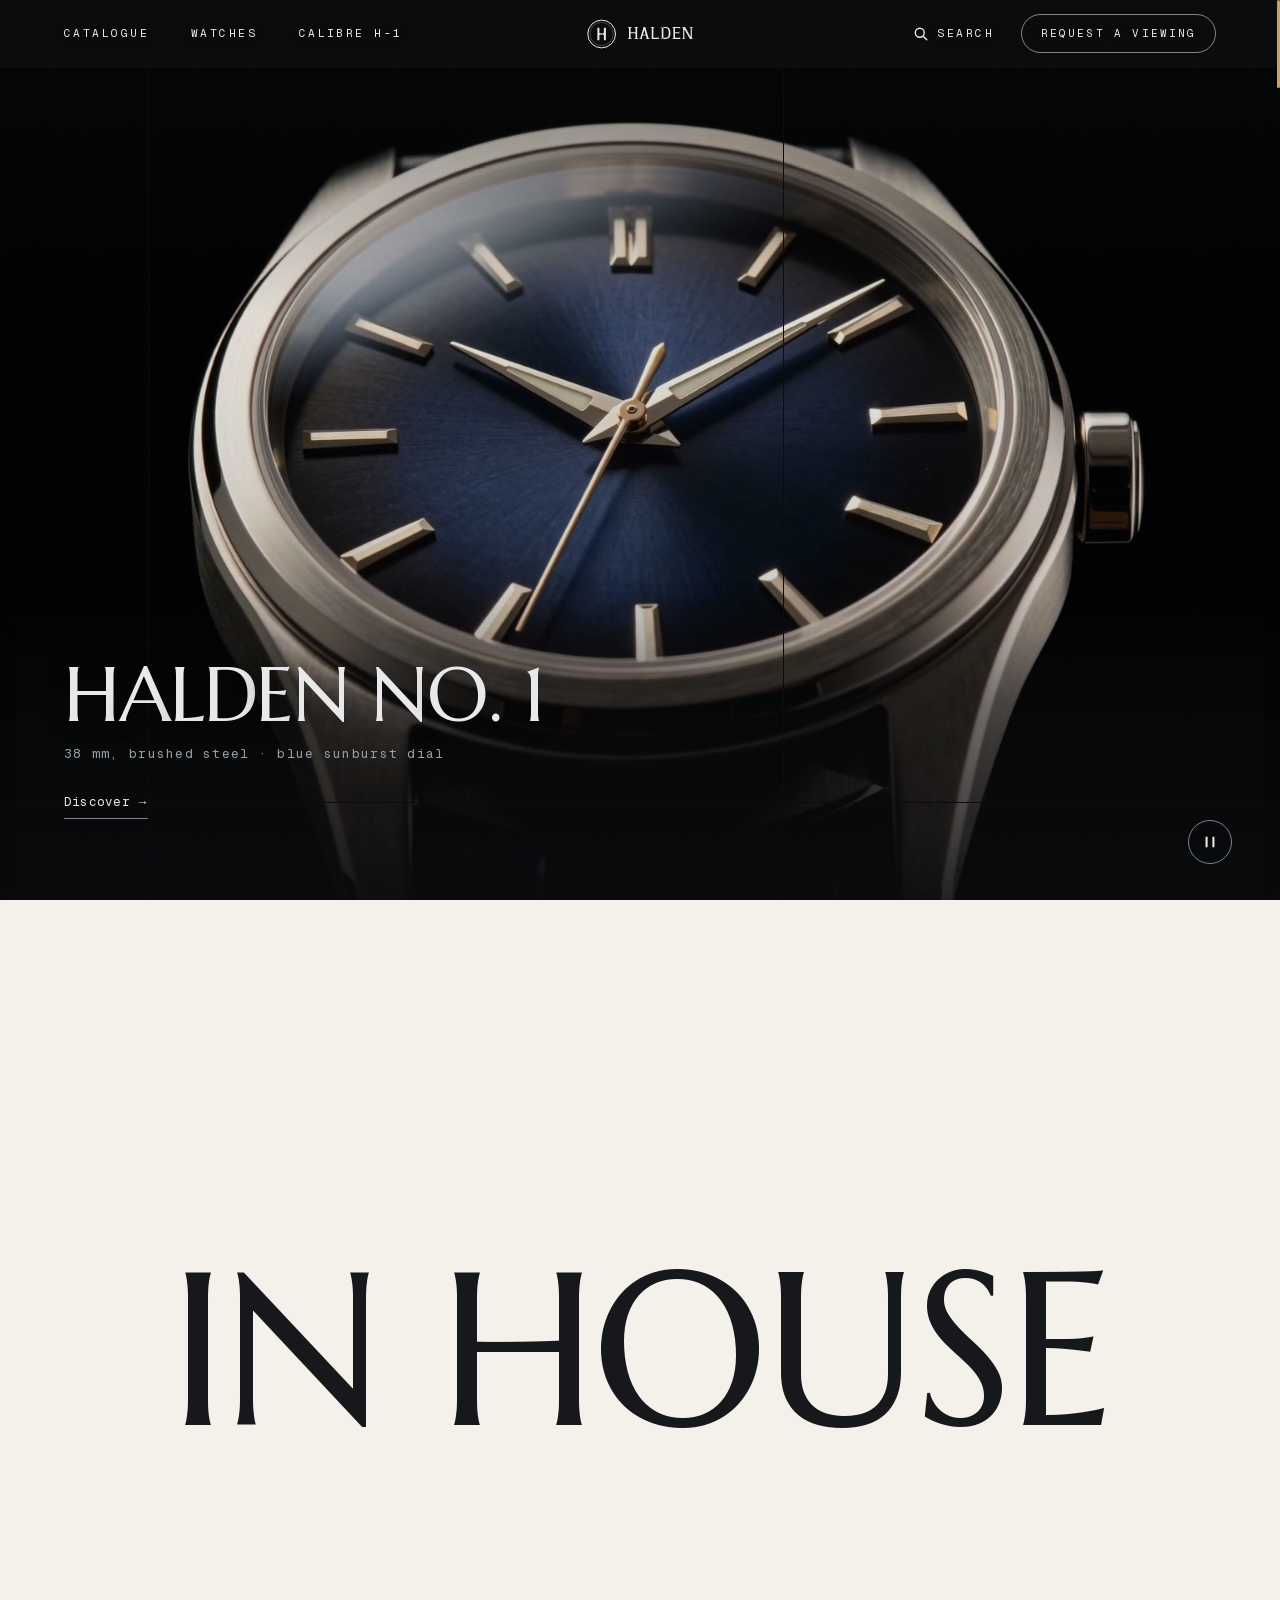
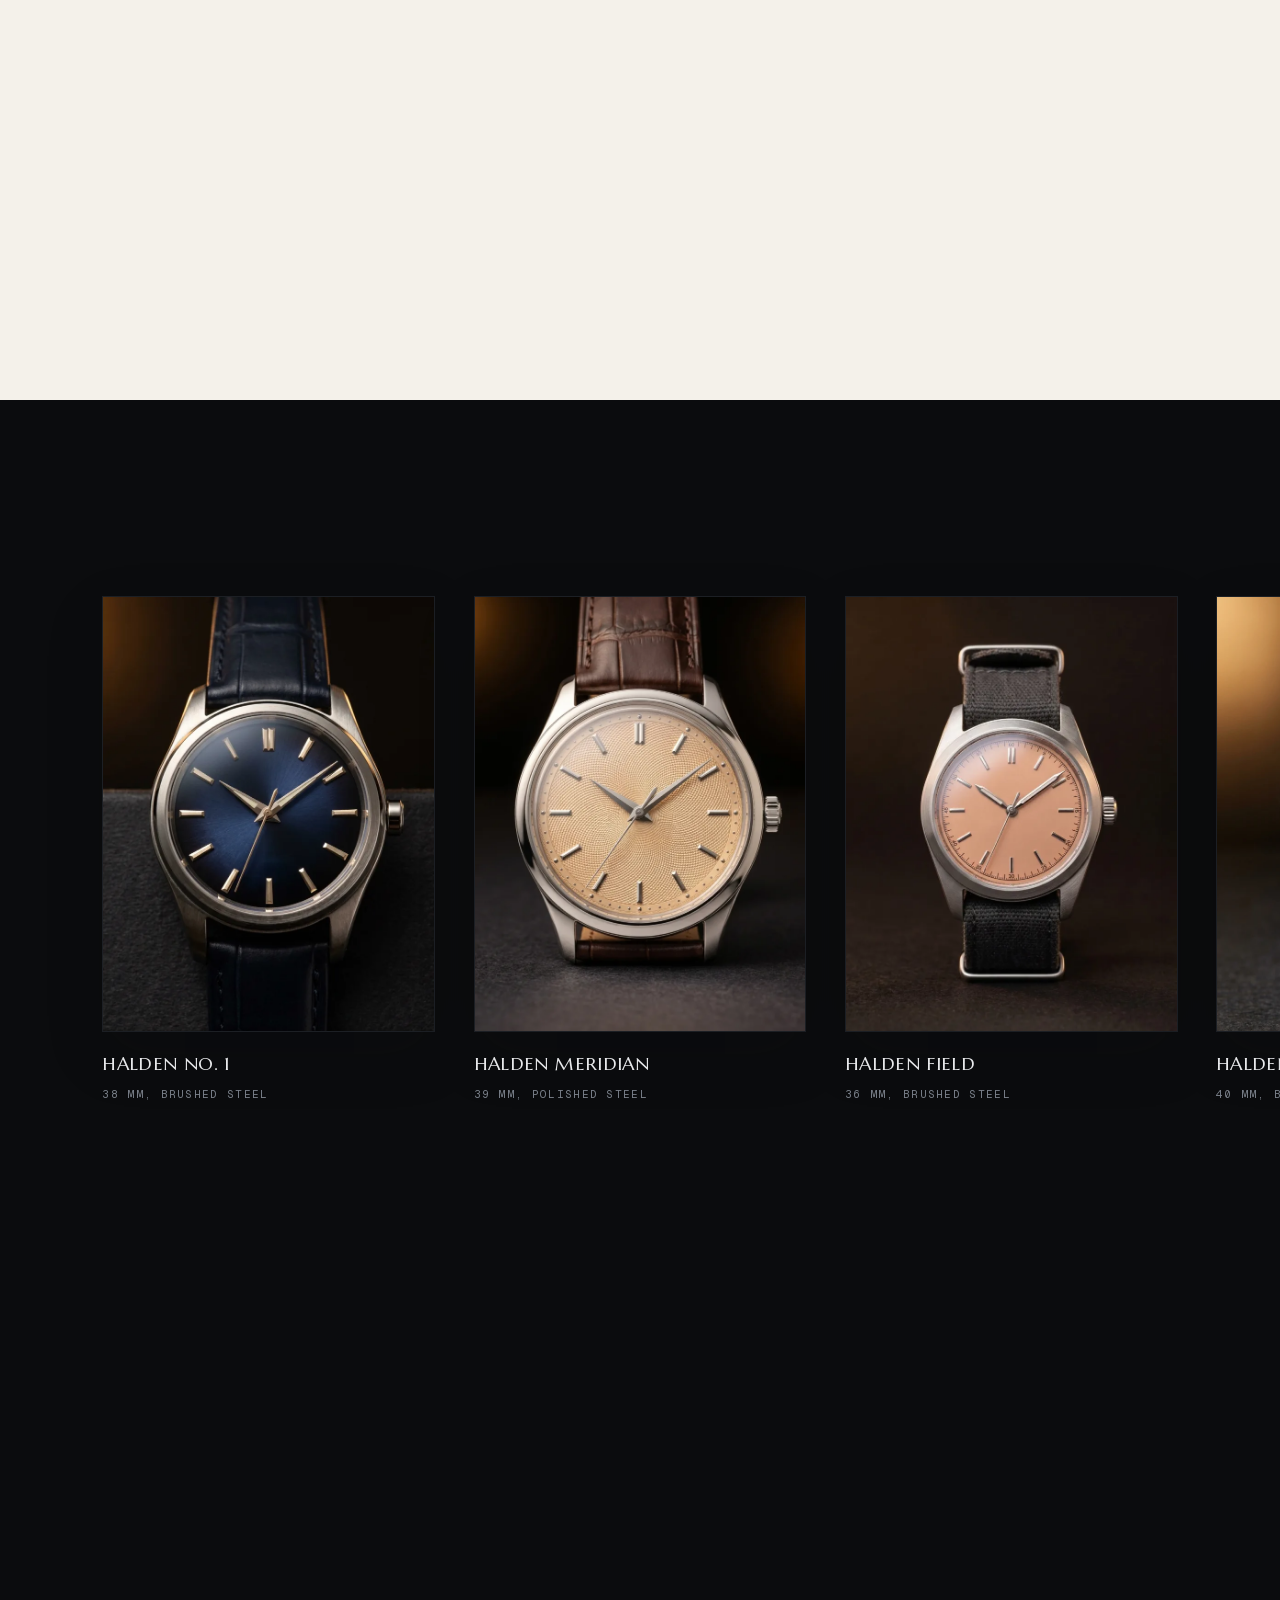
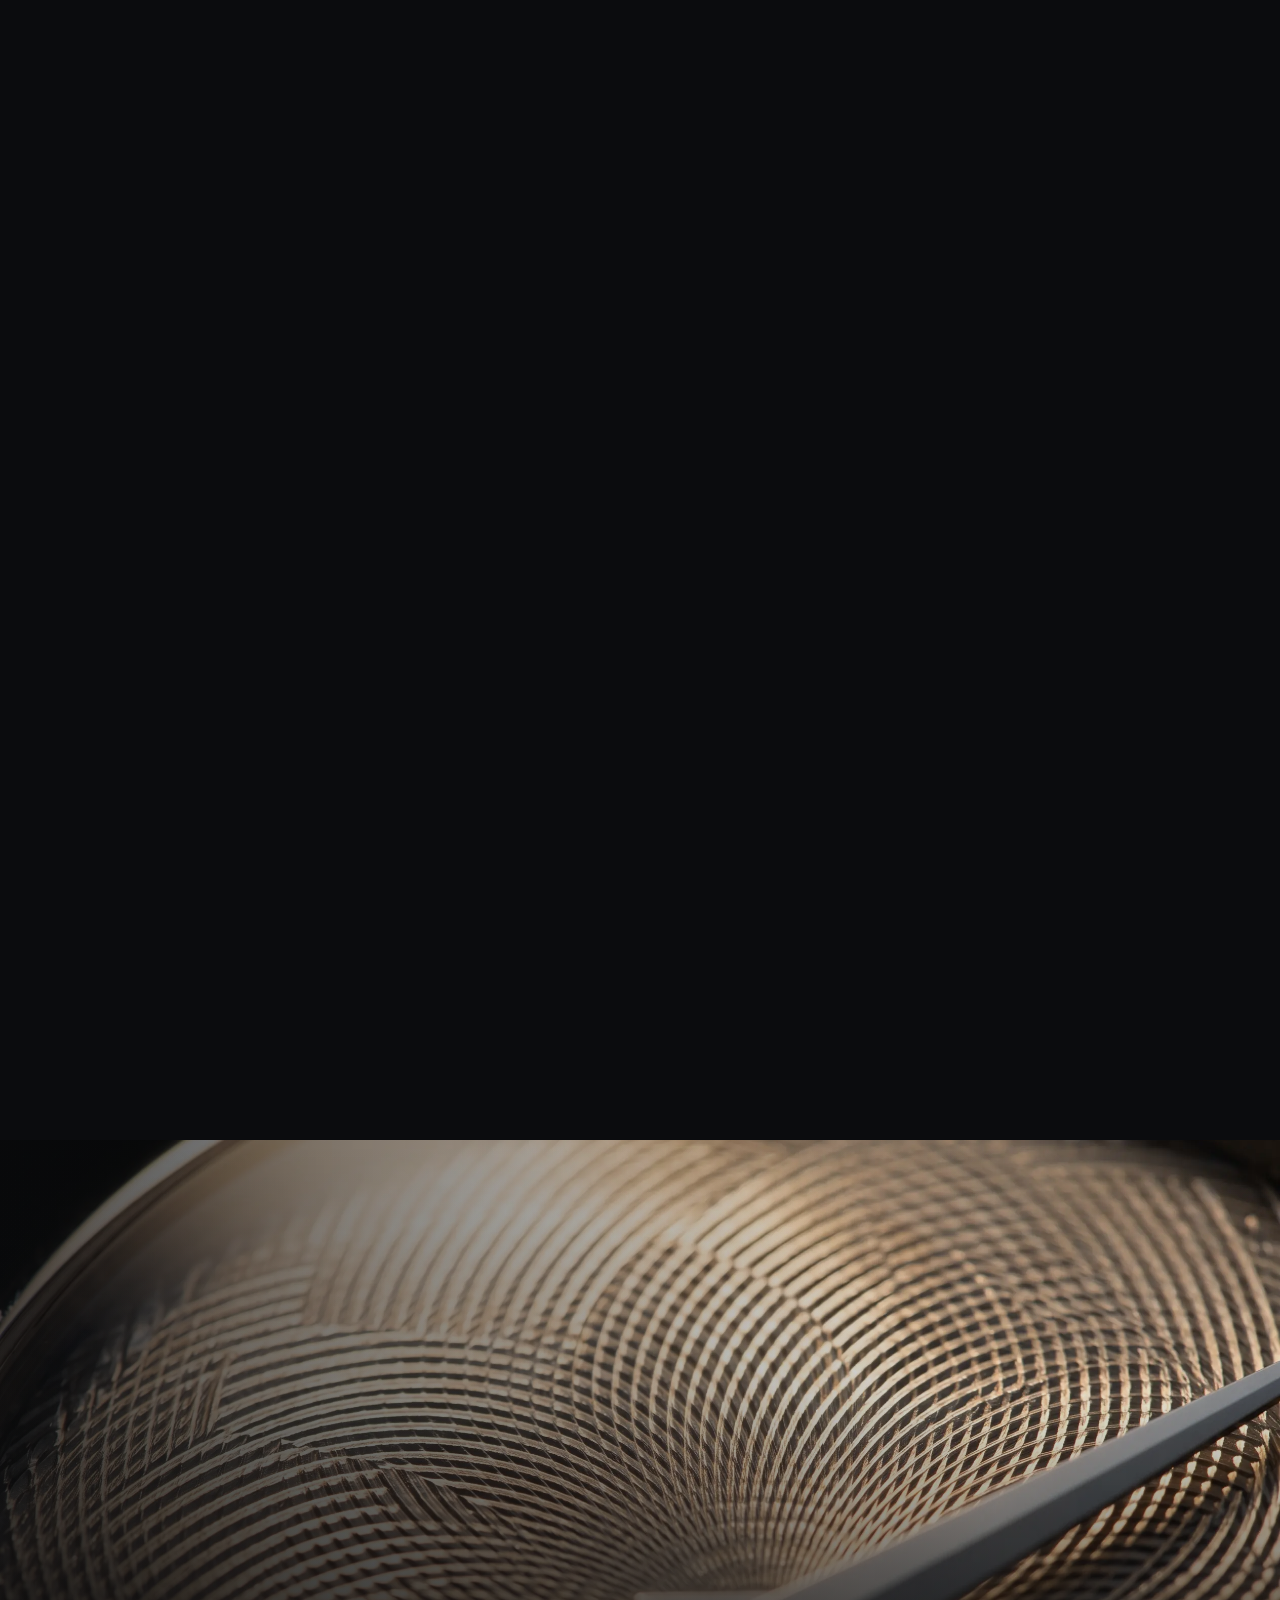
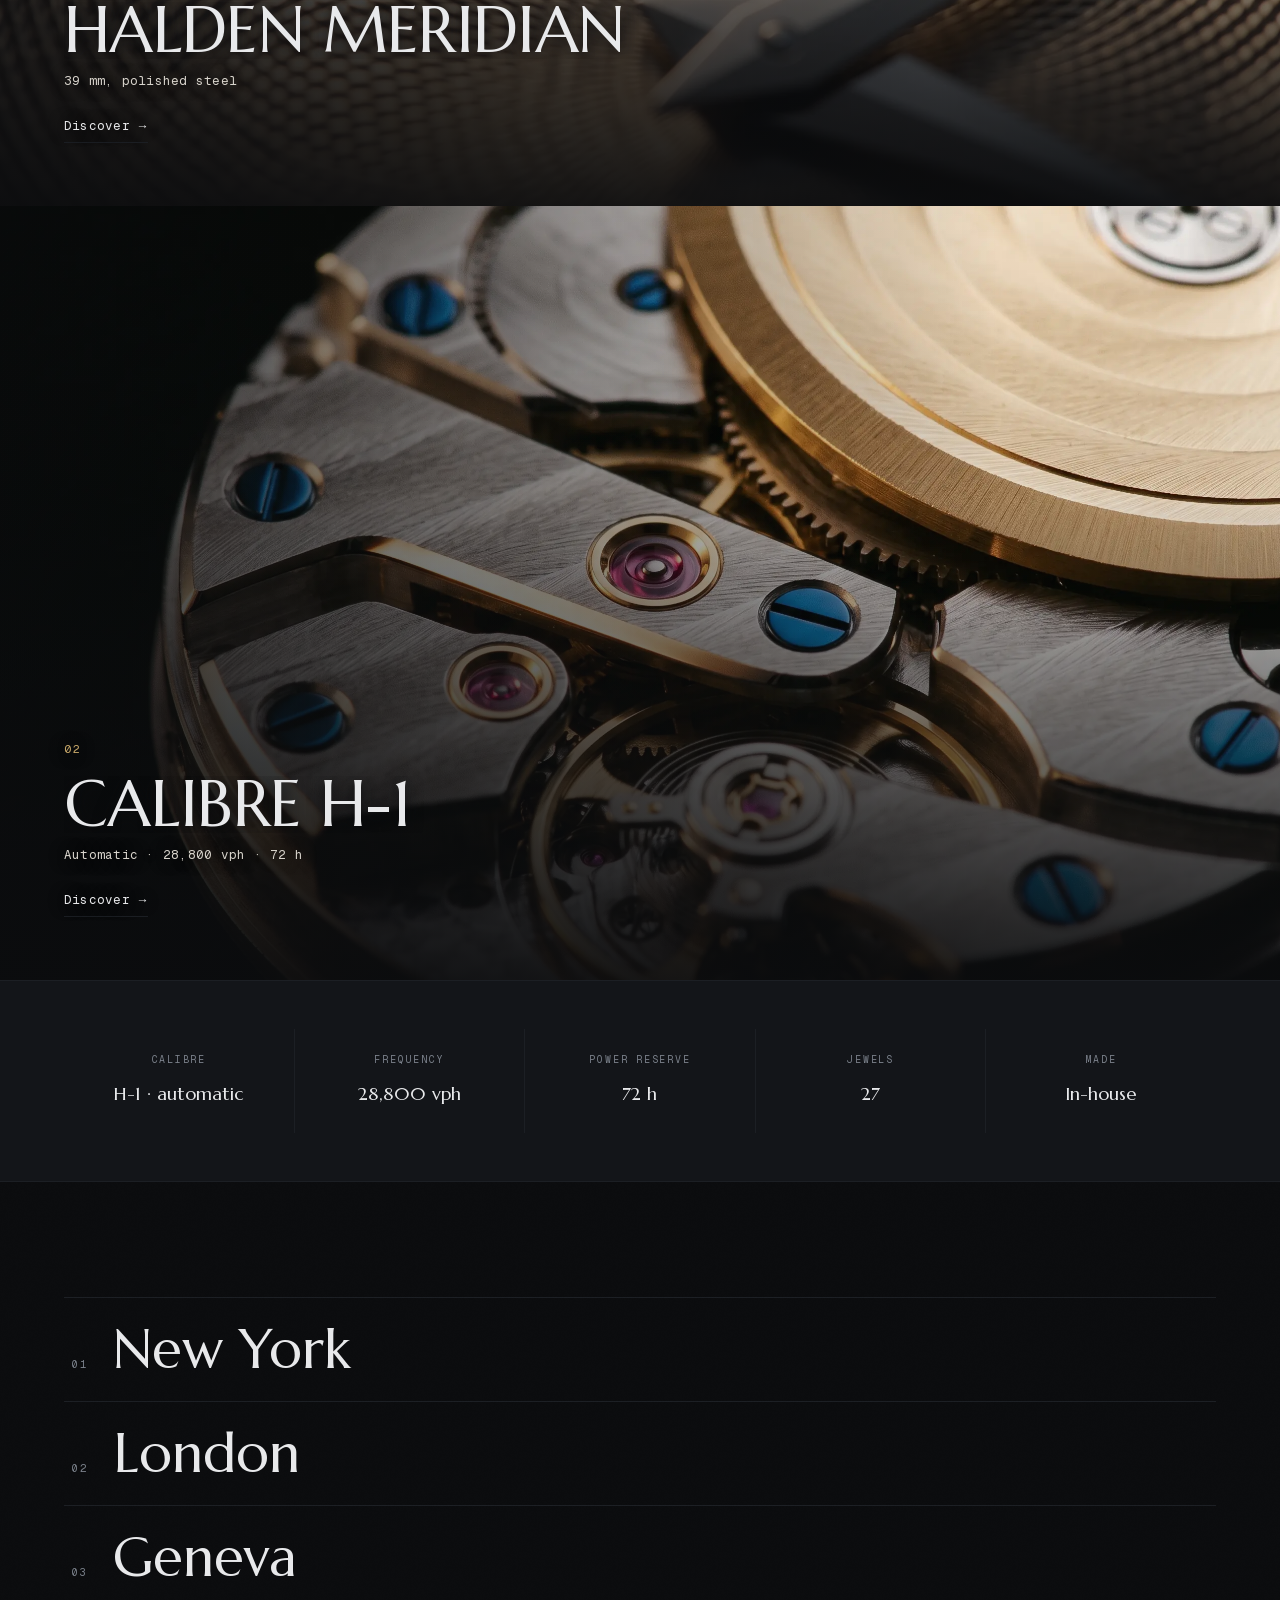
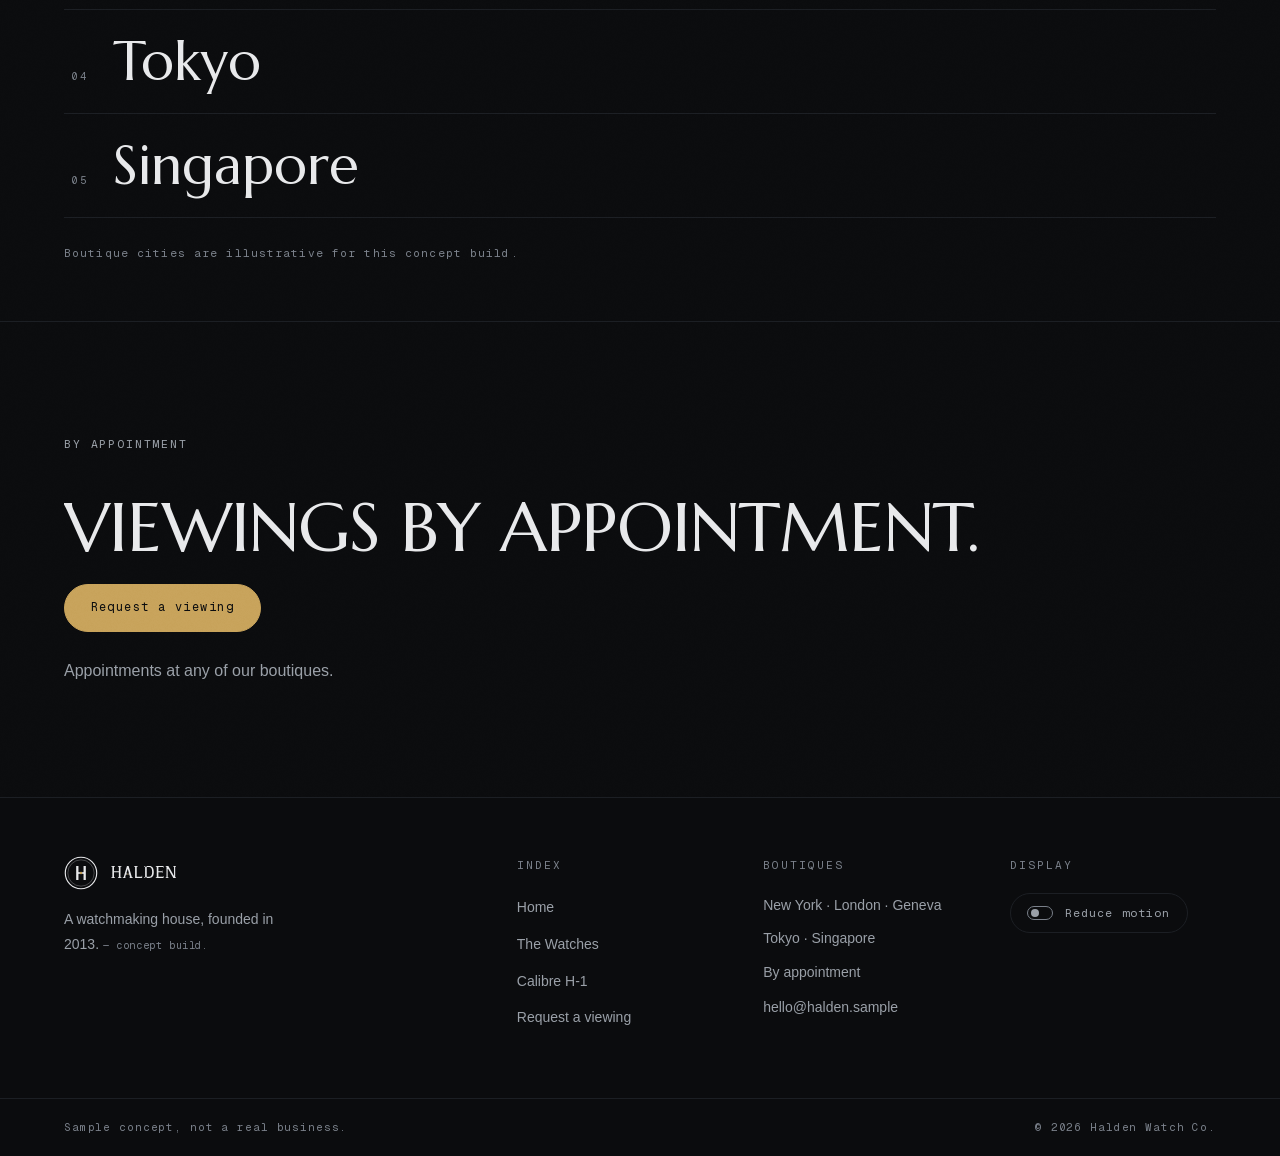
==== commit 2bb963d9: "Halden: the statement pins while the plates climb through it The section holds instead of passing. I" ====
--- a/halden-watch/index.html
+++ b/halden-watch/index.html
@@ -204,29 +204,32 @@
   </div>
 </section>
 
-<!-- ============ IN HOUSE — scattered plates through a single word ==========
-     R92 (owner, studying the reference's own gallery): this is not a grid. One
-     enormous thin word runs the width of the screen and square plates are
-     scattered THROUGH it — some passing in front of the letters, some behind —
-     each drifting at its own rate. The depth against the type is what makes the
-     squares read as lifted off the page. -->
-<section class="scatter scatter--full g-paper" aria-labelledby="scatter-t">
-  <h2 class="scatter__word" id="scatter-t" data-reveal="block">In house</h2>
-  <div class="scatter__field">
-      <figure class="scatter__p scatter__p--a" data-mask data-par="0.95">
-        <img src="assets/img/s13-no1-quarter.webp" alt="Halden No. 1 at three-quarters, the blue sunburst dial under a low light." width="900" height="900" loading="lazy">
-      </figure>
-      <figure class="scatter__p scatter__p--b" data-mask data-par="0.45">
-        <img src="assets/img/s9-movement-holders.webp" alt="Movements resting in brass holders on the bench between timing runs." width="900" height="900" loading="lazy">
-      </figure>
-      <figure class="scatter__p scatter__p--c" data-mask data-par="1.15">
-        <img src="assets/img/s5-meridian-dial-macro.webp" alt="The Meridian's guilloche field in macro, engine-turned to the edge." width="900" height="900" loading="lazy">
-      </figure>
-      <figure class="scatter__p scatter__p--d" data-mask data-par="0.70">
-        <img src="assets/img/s14-no1-bench.webp" alt="Halden No. 1 on the bench beside a loupe and tweezers." width="900" height="900" loading="lazy">
-      </figure>
-  </div>
-</section>
+<!-- ============ IN HOUSE — the page holds while the plates rise ===========
+     R95 (owner): the section PINS. The word stays put and the square plates climb
+     up through it from below the fold, each starting at its own point in the
+     scroll so they arrive one after another rather than as a sheet. The page only
+     moves on once they have passed. Without JS, or under reduced motion, it is a
+     single static screen with the plates simply placed. -->
+<section class="scatter g-paper" data-pin aria-labelledby="scatter-t">
+  <div class="scatter__stage" data-pin-stage>
+    <h2 class="scatter__word" id="scatter-t">In house</h2>
+    <div class="scatter__field">
+        <figure class="scatter__p scatter__p--a" data-rise="0.00">
+          <img src="assets/img/s13-no1-quarter.webp" alt="Halden No. 1 at three-quarters, the blue sunburst dial under a low light." width="900" height="900" loading="lazy">
+        </figure>
+        <figure class="scatter__p scatter__p--b" data-rise="0.18">
+          <img src="assets/img/s9-movement-holders.webp" alt="Movements resting in brass holders on the bench between timing runs." width="900" height="900" loading="lazy">
+        </figure>
+        <figure class="scatter__p scatter__p--c" data-rise="0.34">
+          <img src="assets/img/s5-meridian-dial-macro.webp" alt="The Meridian's guilloche field in macro, engine-turned to the edge." width="900" height="900" loading="lazy">
+        </figure>
+        <figure class="scatter__p scatter__p--d" data-rise="0.50">
+          <img src="assets/img/s14-no1-bench.webp" alt="Halden No. 1 on the bench beside a loupe and tweezers." width="900" height="900" loading="lazy">
+        </figure>
+    </div>
+  </div>
+</section>
+
 <!-- ============ THE WATCHES — a row that scrolls past =====================
      R94 (owner): the five references are gone as a block. The watches travel
      across the screen as the page scrolls instead, and each one goes to its own
--- a/halden-watch/assets/main.css
+++ b/halden-watch/assets/main.css
@@ -1828,13 +1828,6 @@
 }
 
 
-/* ================= R94: the opening statement, full screen ================= */
-.scatter--full{
-  min-height:100svh;
-  display:flex;align-items:center;
-  padding-block:clamp(3rem,8vh,7rem);
-}
-.scatter--full .scatter__word{width:100%;}
 
 /* ================= R94: the watches travel past ============================
    A row that moves across the screen as the page scrolls down, so nothing has
@@ -1879,3 +1872,64 @@
   .rail__view{position:static;height:auto;overflow-x:auto;}
   .rail__track{transform:none !important;}
 }
+
+
+/* ================= R95: the statement pins while the plates rise ============
+   The section is three screens tall. Its stage sticks to the viewport for that
+   whole run, so the page appears to hold; meanwhile the plates climb from below
+   the fold, through the word, and out of the top. Each starts at its own point
+   in the run, so they arrive in sequence. */
+.scatter{position:relative;height:300vh;padding:0;overflow-x:clip;}
+.scatter__stage{
+  position:sticky;top:0;height:100svh;
+  display:flex;align-items:center;justify-content:center;
+  overflow:hidden;
+}
+.scatter__word{
+  position:relative;z-index:2;width:100%;
+  font-family:var(--font-display);font-weight:400;text-transform:uppercase;
+  letter-spacing:-.02em;line-height:.82;
+  font-size:clamp(3.5rem,17vw,17rem);
+  text-align:center;color:var(--tx);margin:0;pointer-events:none;
+}
+.scatter__field{position:absolute;inset:0;pointer-events:none;}
+.scatter__p{
+  position:absolute;margin:0;aspect-ratio:1/1;overflow:hidden;
+  background:var(--bg-raised);
+  box-shadow:0 26px 60px rgba(11,12,14,.22);
+  will-change:transform;
+}
+.scatter__p img{width:100%;height:100%;object-fit:cover;display:block;}
+/* two ride behind the word, two in front of it */
+.scatter__p--a{left:8%;  width:min(21%,17rem); z-index:1;}
+.scatter__p--b{right:11%;width:min(16%,13rem); z-index:1;}
+.scatter__p--c{left:22%; width:min(25%,20rem); z-index:3;}
+.scatter__p--d{right:7%; width:min(22%,18rem); z-index:3;}
+.scatter__p{top:50%;}
+
+@media (max-width:900px){
+  .scatter{height:260vh;}
+  .scatter__word{font-size:clamp(3rem,19vw,9rem);}
+  .scatter__p--a{left:2%;width:32%;}
+  .scatter__p--b{right:3%;width:26%;}
+  .scatter__p--c{left:9%;width:36%;}
+  .scatter__p--d{right:2%;width:32%;}
+}
+/* no pinning without JS or under reduced motion — one static screen instead */
+html.no-js .scatter,
+html[data-motion="reduced"] .scatter{height:auto;}
+html.no-js .scatter__stage,
+html[data-motion="reduced"] .scatter__stage{position:static;height:auto;padding-block:14vh;}
+html.no-js .scatter__p,
+html[data-motion="reduced"] .scatter__p{position:relative;top:auto;transform:none !important;
+  display:inline-block;width:38%;margin:1%;}
+html.no-js .scatter__field,
+html[data-motion="reduced"] .scatter__field{position:static;text-align:center;margin-top:2rem;}
+
+
+/* R96 (owner: the cream screen is "just a touch too small"). It was set in svh —
+   the SMALLEST viewport height, which in a real browser is the size with the
+   toolbars showing. That leaves a sliver whenever they are retracted. dvh tracks
+   the viewport as it actually is, with vh as the fallback for older browsers. */
+.scatter__stage{height:100vh;height:100dvh;}
+.rail__view{height:100vh;height:100dvh;}
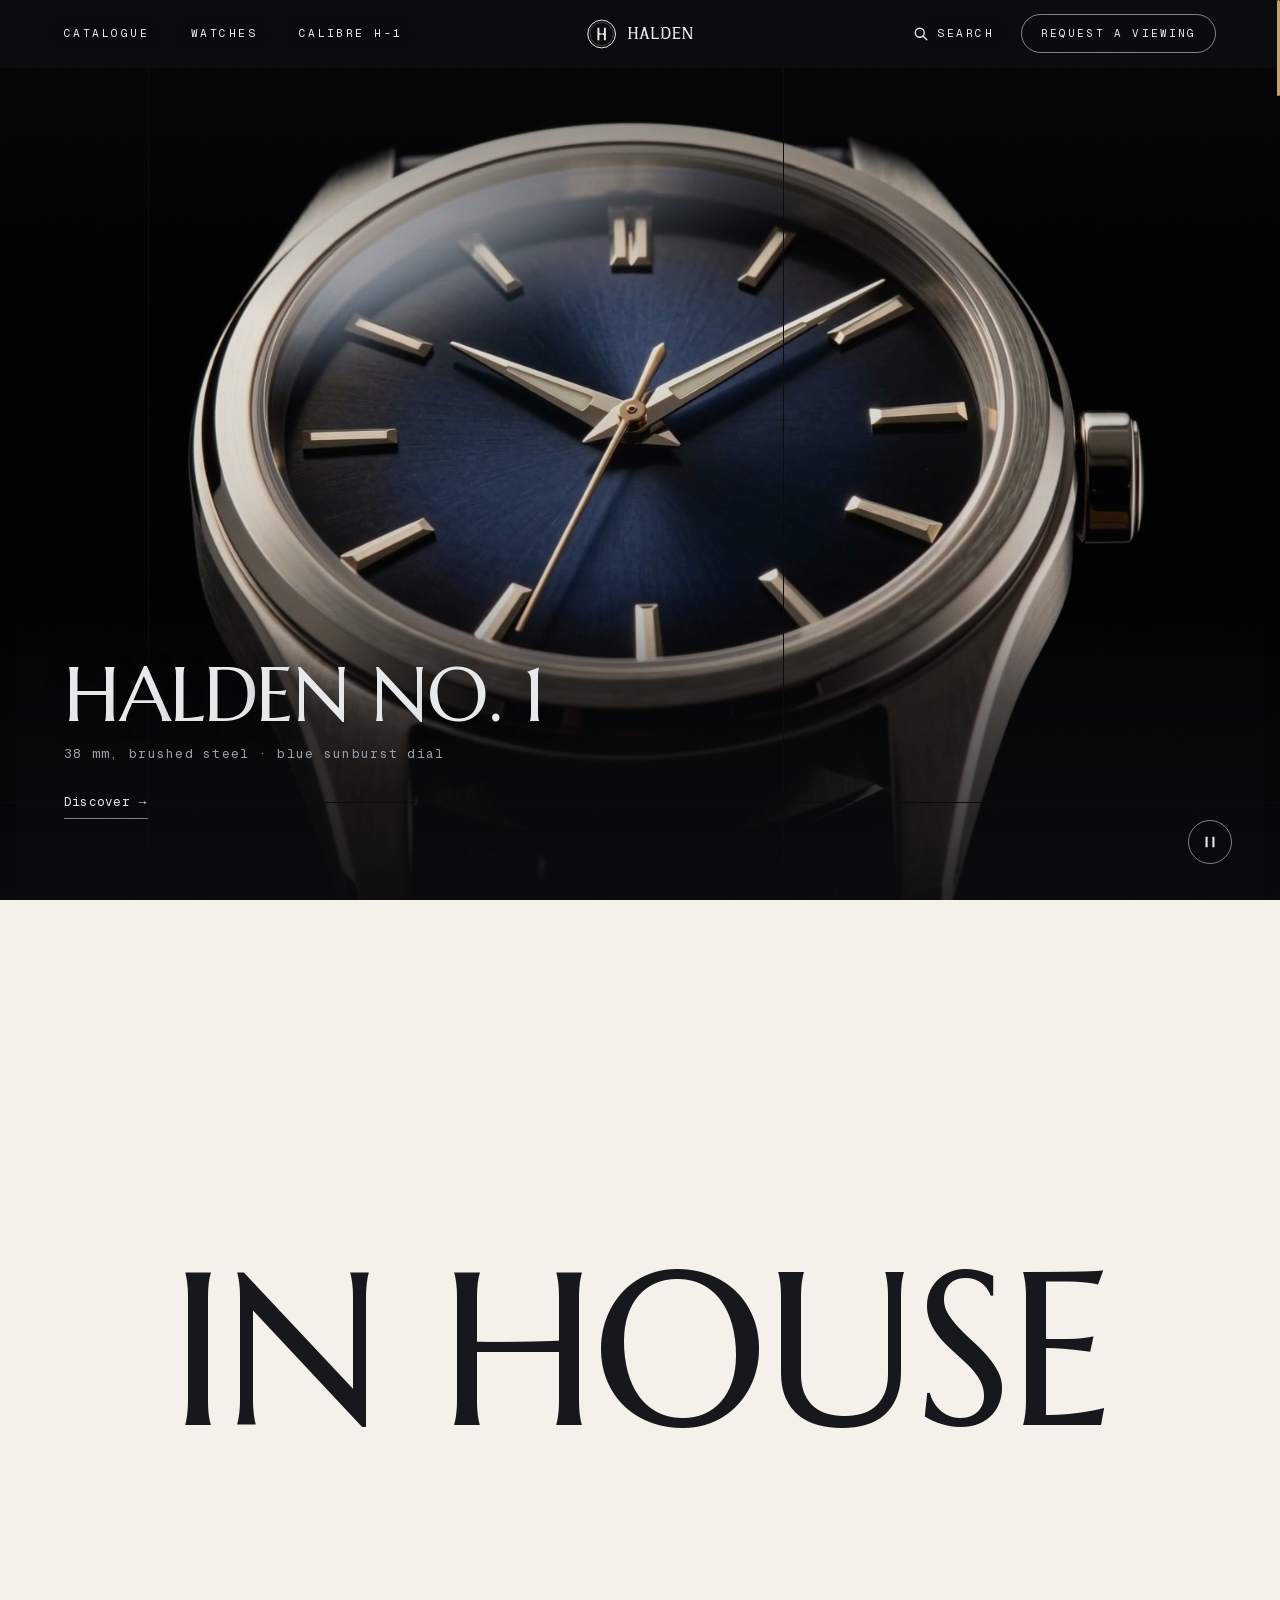
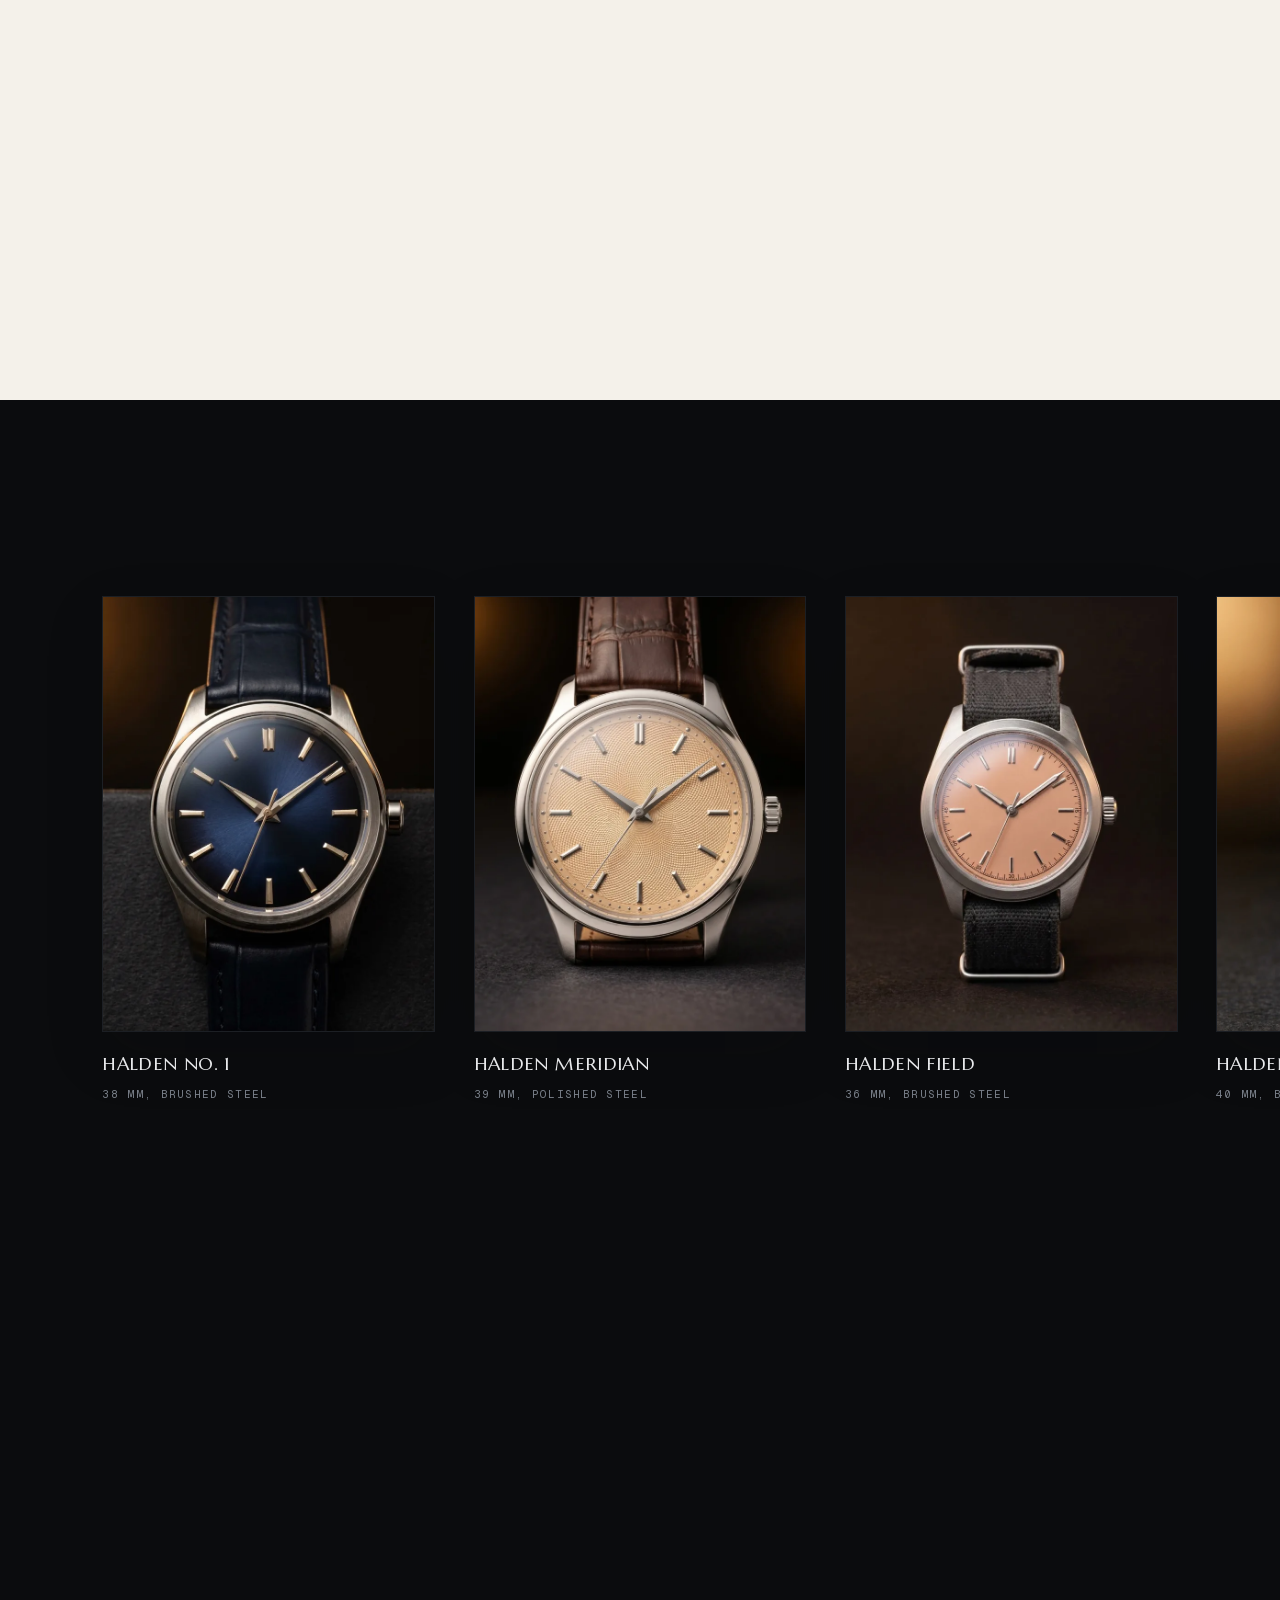
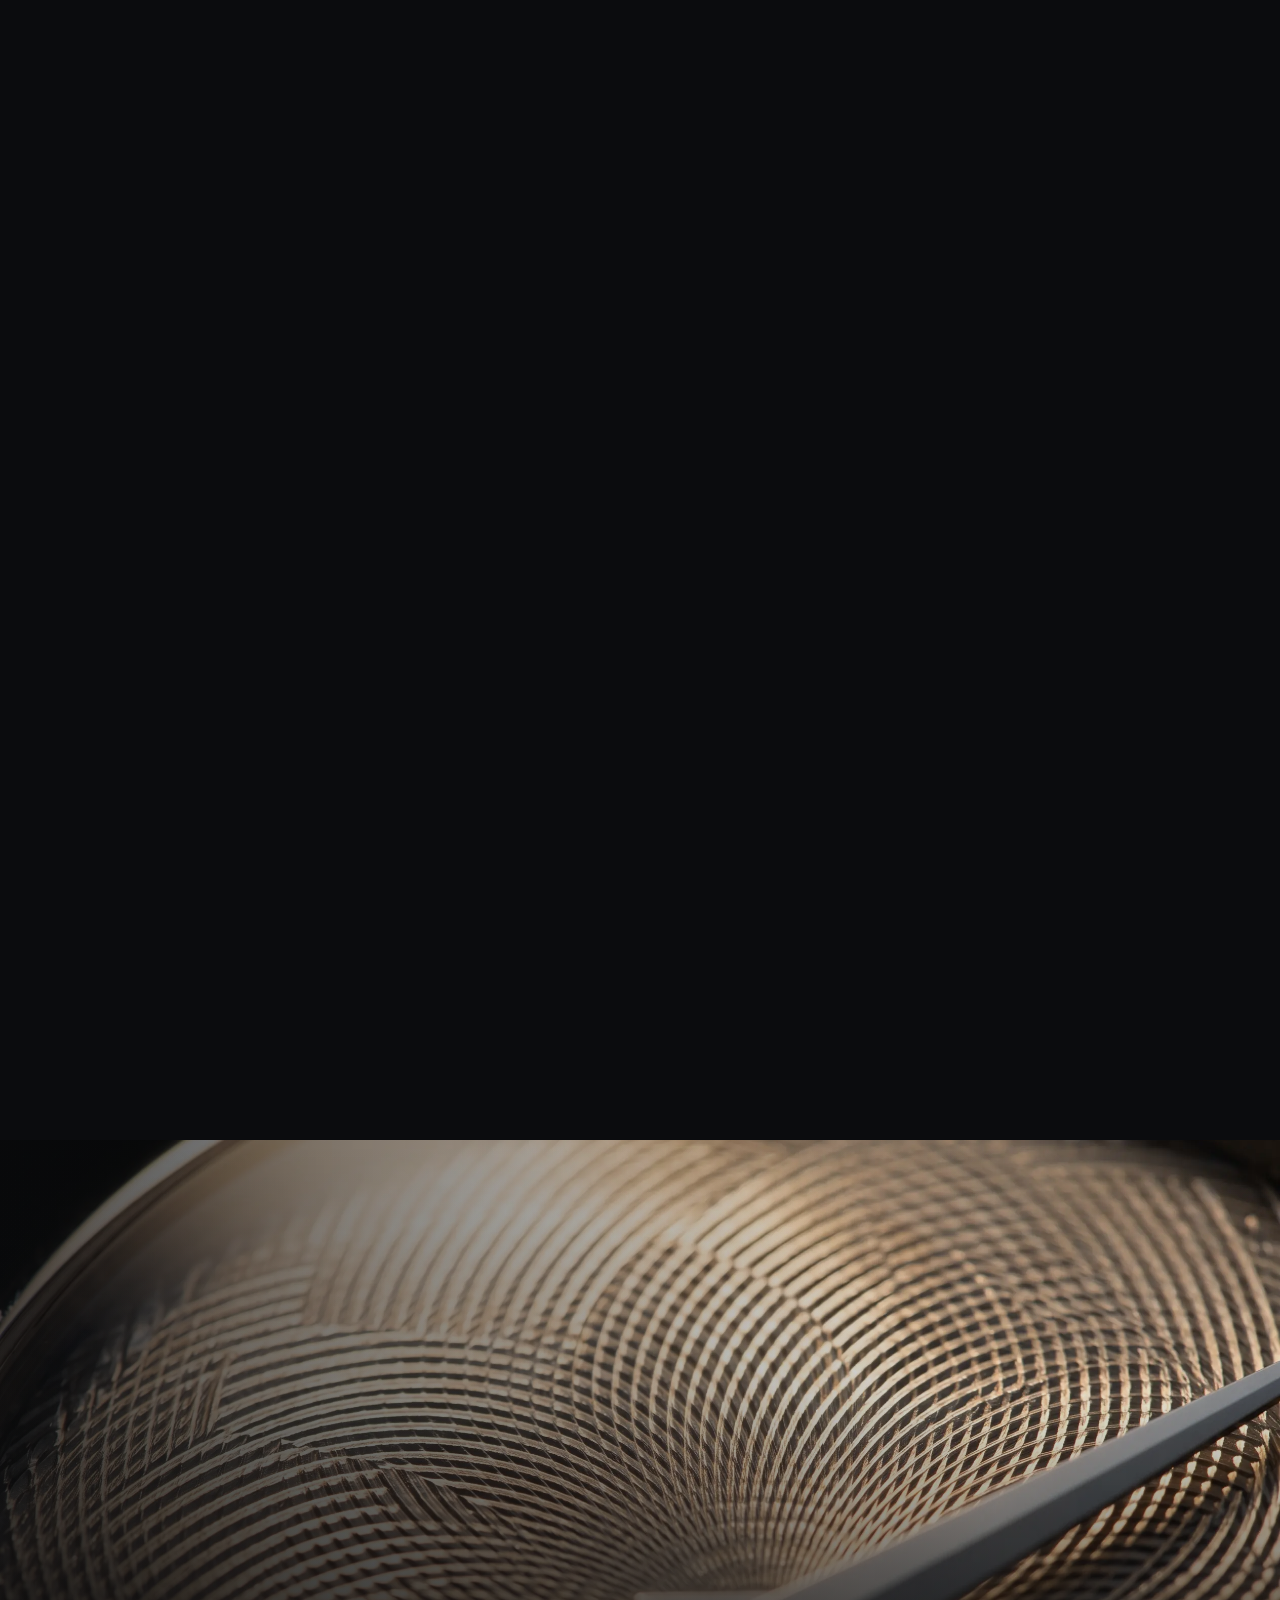
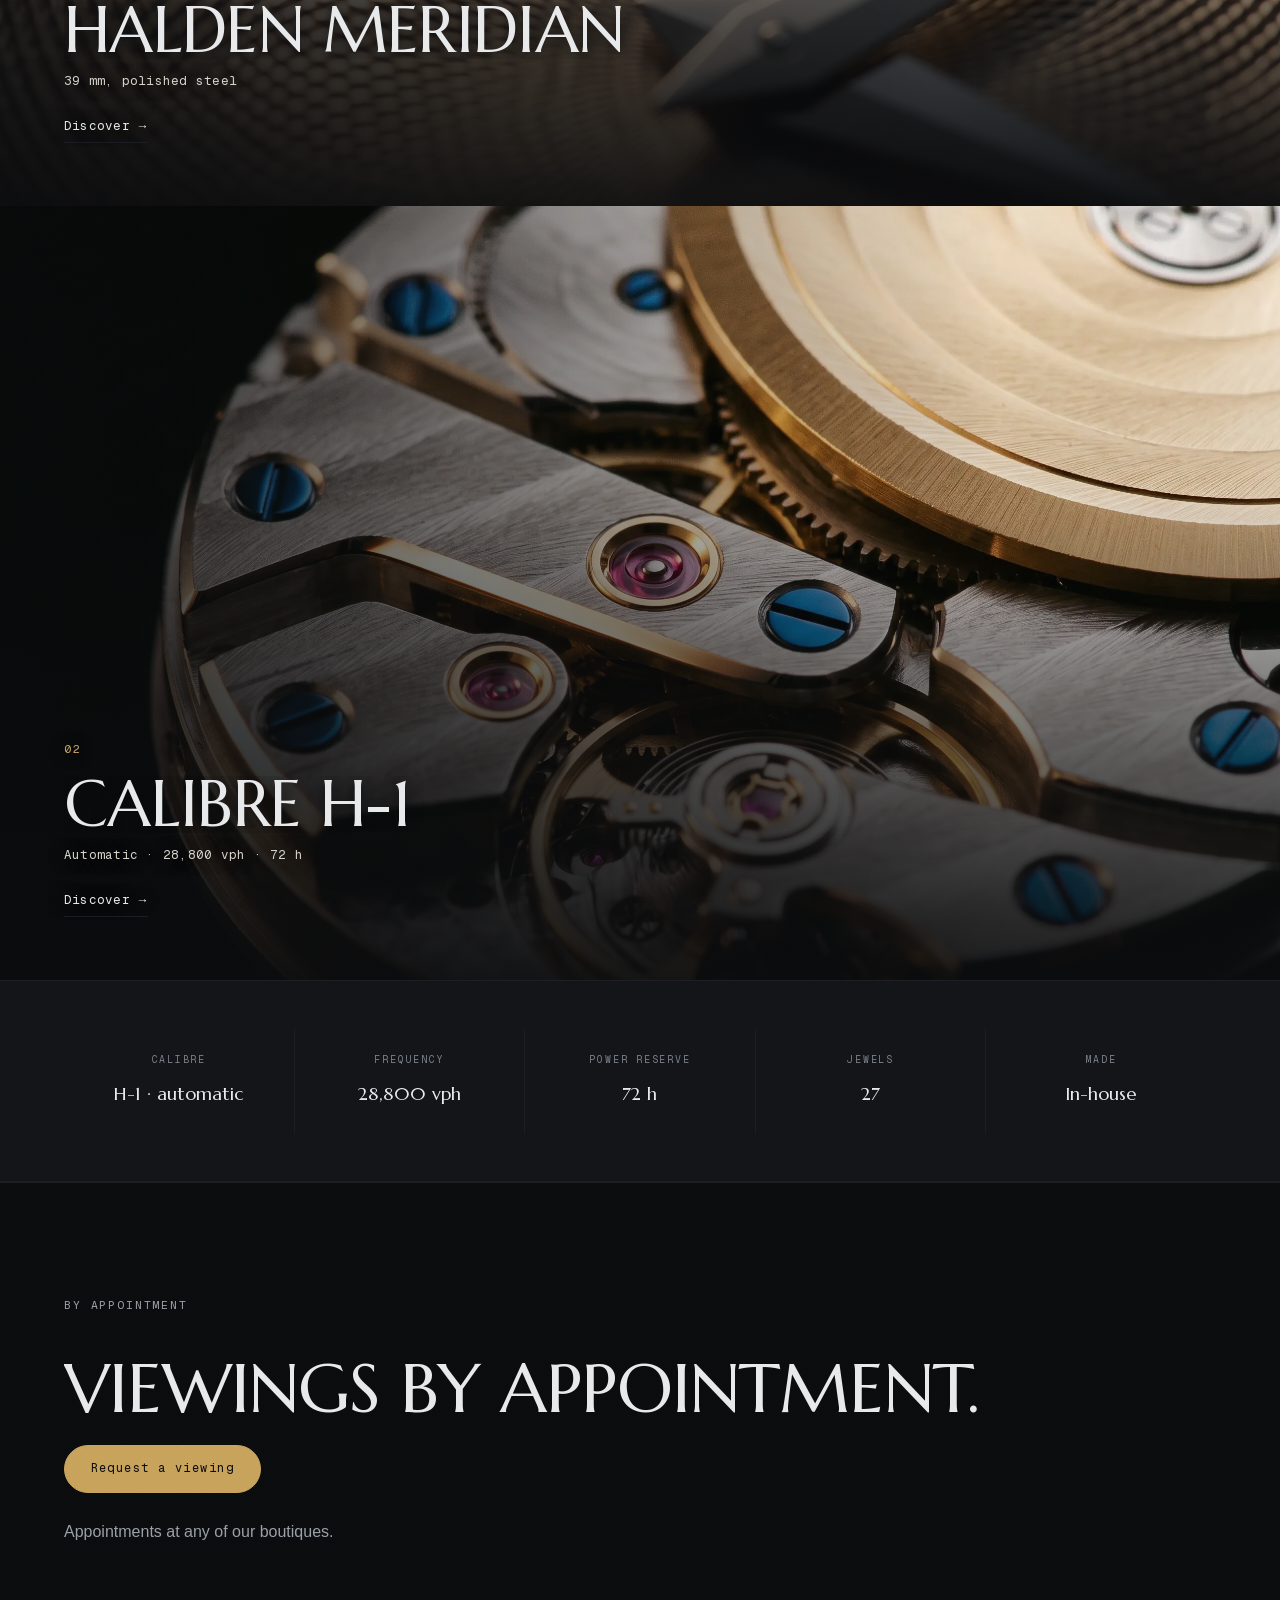
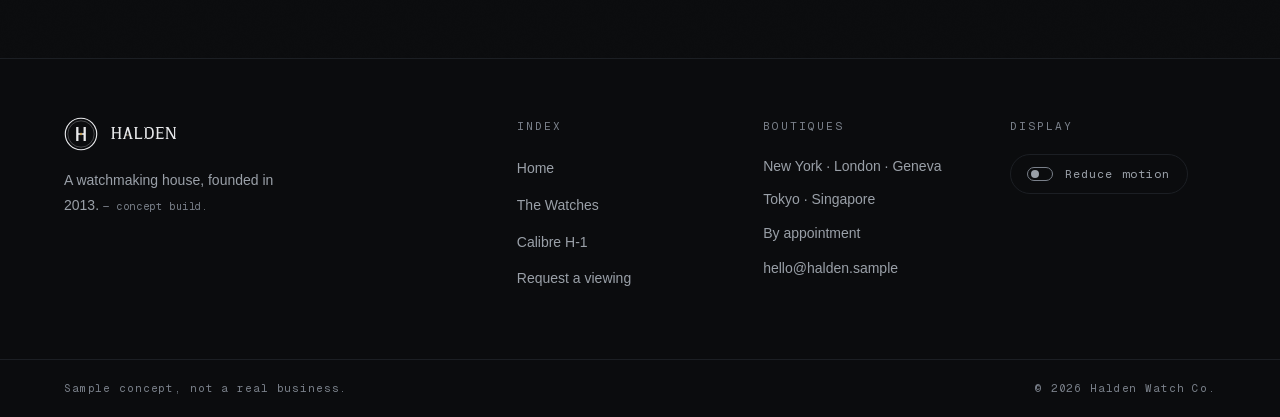
==== commit 5ee08dc3: "Halden: the dropdown matches its bar, and the request page is just the request The watches dropdown " ====
--- a/halden-watch/index.html
+++ b/halden-watch/index.html
@@ -322,51 +322,7 @@
   </div>
 </section>
 
-<section class="chapter chapter--tight grain">
-  <div class="shell">
-    <div class="block">
-      <!-- R77 (owner): no heading. Five city names are self-evidently the boutiques. -->
-    </div>
-    <!-- R61 (owner: "the boutique part could be a little better, nicer aesthetic").
-         A dot-separated line of city names was a list, not a section. Each city
-         now holds its own bordered cell with the street it sits on, set in the
-         display face, with the appointment line appearing on hover — the same
-         hairline-grid language the specification strip uses. -->
-    <!-- R62 (owner: "you just added more text instead of making it graphically
-         pleasing"). Correct — street names were more words, not more design. The
-         cities are the graphic now: each set LARGE in the display face on its own
-         rule, the row sliding right and the city going champagne under the cursor.
-         Five words on the whole section. -->
-    <div class="brows" data-reveal="block">
-      <a class="brow" href="contact.html?boutique=New%20York#boutique">
-        <span class="brow__i">01</span>
-        <span class="brow__city">New York</span>
-        <span class="brow__go" aria-hidden="true">&rarr;</span>
-      </a>
-      <a class="brow" href="contact.html?boutique=London#boutique">
-        <span class="brow__i">02</span>
-        <span class="brow__city">London</span>
-        <span class="brow__go" aria-hidden="true">&rarr;</span>
-      </a>
-      <a class="brow" href="contact.html?boutique=Geneva#boutique">
-        <span class="brow__i">03</span>
-        <span class="brow__city">Geneva</span>
-        <span class="brow__go" aria-hidden="true">&rarr;</span>
-      </a>
-      <a class="brow" href="contact.html?boutique=Tokyo#boutique">
-        <span class="brow__i">04</span>
-        <span class="brow__city">Tokyo</span>
-        <span class="brow__go" aria-hidden="true">&rarr;</span>
-      </a>
-      <a class="brow" href="contact.html?boutique=Singapore#boutique">
-        <span class="brow__i">05</span>
-        <span class="brow__city">Singapore</span>
-        <span class="brow__go" aria-hidden="true">&rarr;</span>
-      </a>
-    </div>
-    <p class="bstrip__note" data-reveal="block">Boutique cities are illustrative for this concept build.</p>
-  </div>
-</section>
+<!-- R97 (owner): the boutique list is off the homepage. -->
 
 <!-- ============ 07 · VIEWING BAND ============ -->
 
--- a/halden-watch/assets/main.css
+++ b/halden-watch/assets/main.css
@@ -1933,3 +1933,31 @@
    the viewport as it actually is, with vh as the fallback for older browsers. */
 .scatter__stage{height:100vh;height:100dvh;}
 .rail__view{height:100vh;height:100dvh;}
+
+
+/* R98 (owner): "the menu when hovering over the watches doesn't always match".
+   It did not. Over a full-bleed opening the bar is transparent on a dark film,
+   but the dropdown still opened as a white sheet — two different surfaces from
+   the same bar. The panel now takes the bar's own state: dark while the bar is
+   dark, and its ordinary paper once the bar has taken its white ground. */
+html:has(.film, .fband--top) .hdr:not(.is-shrunk) .wpanel{
+  background:rgba(11,12,14,.94);
+  border-bottom-color:rgba(233,231,226,.16);
+  box-shadow:0 24px 44px rgba(0,0,0,.45);
+}
+html:has(.film, .fband--top) .hdr:not(.is-shrunk) .wpanel .nm{color:var(--platinum);}
+html:has(.film, .fband--top) .hdr:not(.is-shrunk) .wpanel .dl{color:var(--steel);}
+html:has(.film, .fband--top) .hdr:not(.is-shrunk) .wpanel__item:hover .nm{color:var(--accent);}
+html:has(.film, .fband--top) .hdr:not(.is-shrunk) .wpanel__item img{border-color:rgba(233,231,226,.22);}
+html:has(.film, .fband--top) .hdr:not(.is-shrunk) .wpanel__all{
+  color:var(--platinum);border-color:rgba(233,231,226,.35);
+}
+html:has(.film, .fband--top) .hdr:not(.is-shrunk) .wpanel__all:hover{
+  color:var(--ink);background:var(--platinum);border-color:var(--platinum);
+}
+/* the bar carries a wash of its own while transparent, so the two read as one
+   surface rather than a floating panel under nothing */
+html:has(.film, .fband--top) .hdr:not(.is-shrunk):has(.hdr__group:hover){
+  background:rgba(11,12,14,.94);
+  border-bottom-color:transparent;
+}
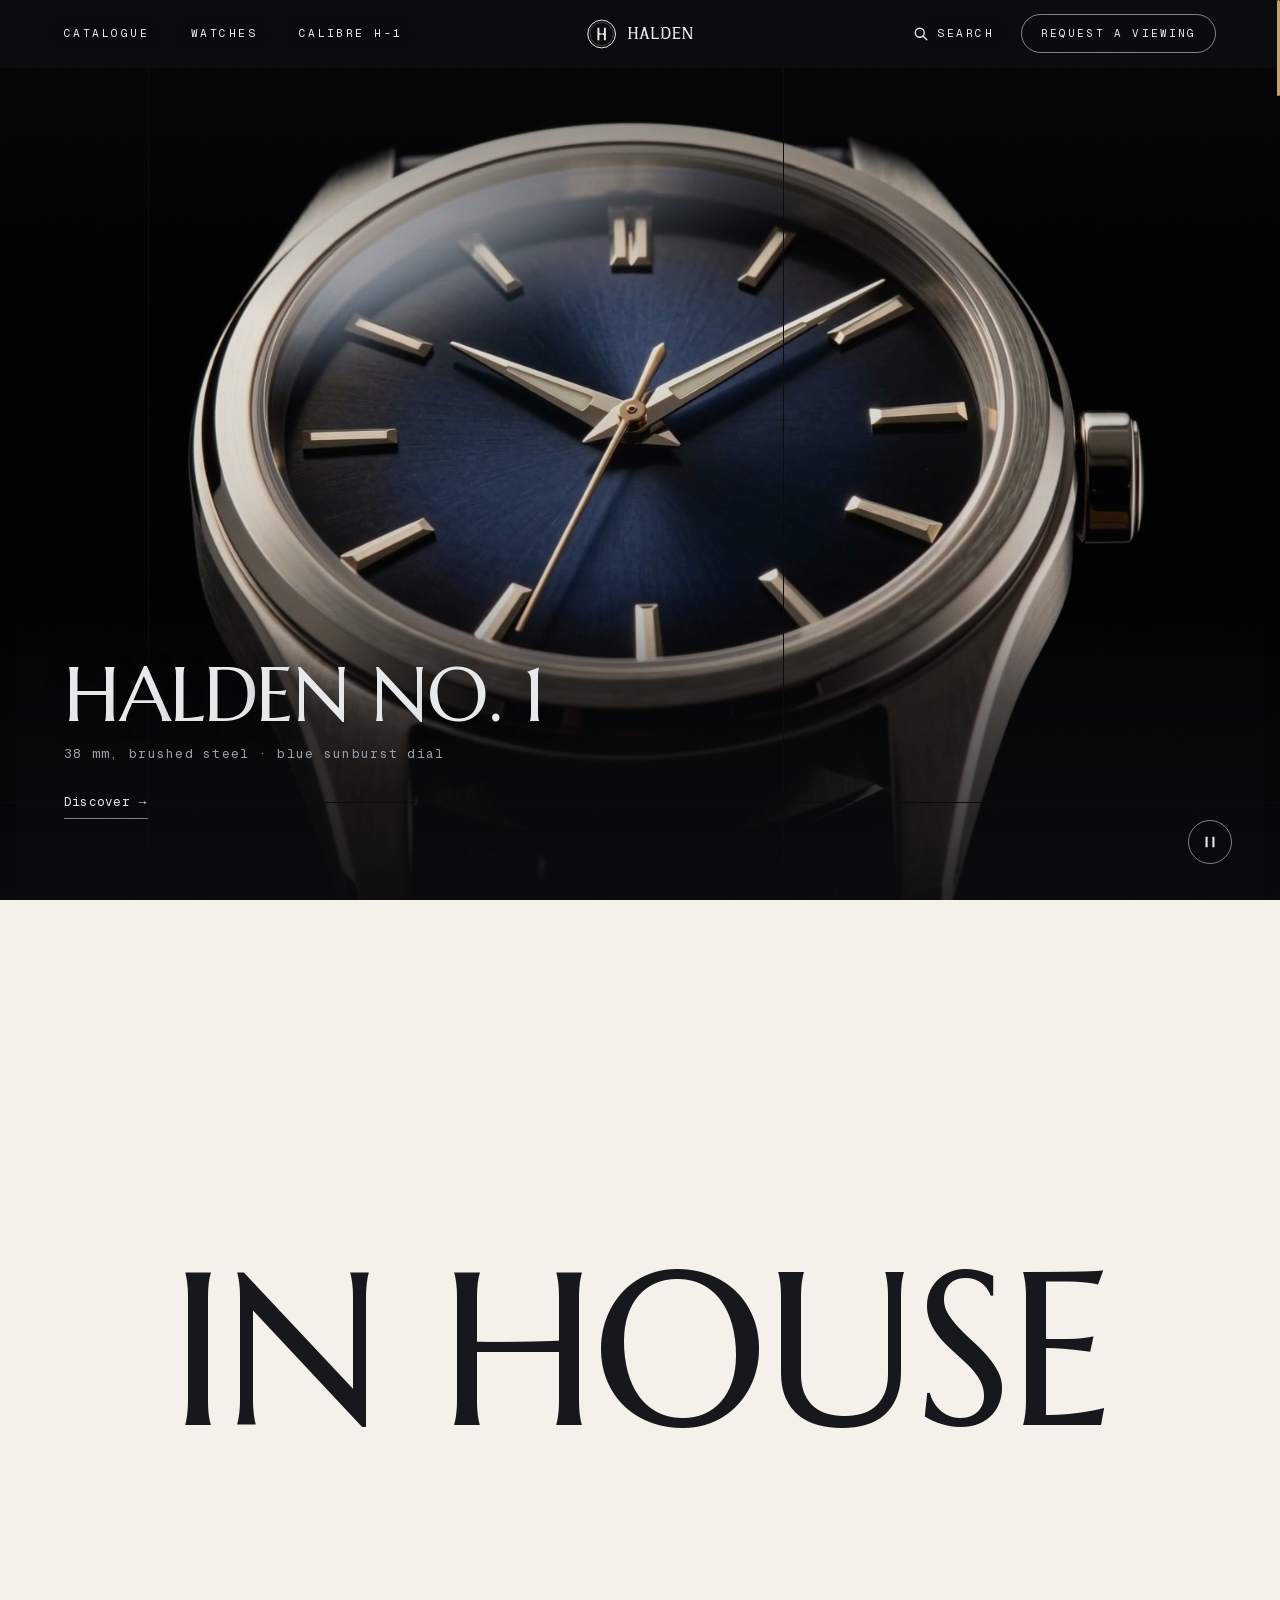
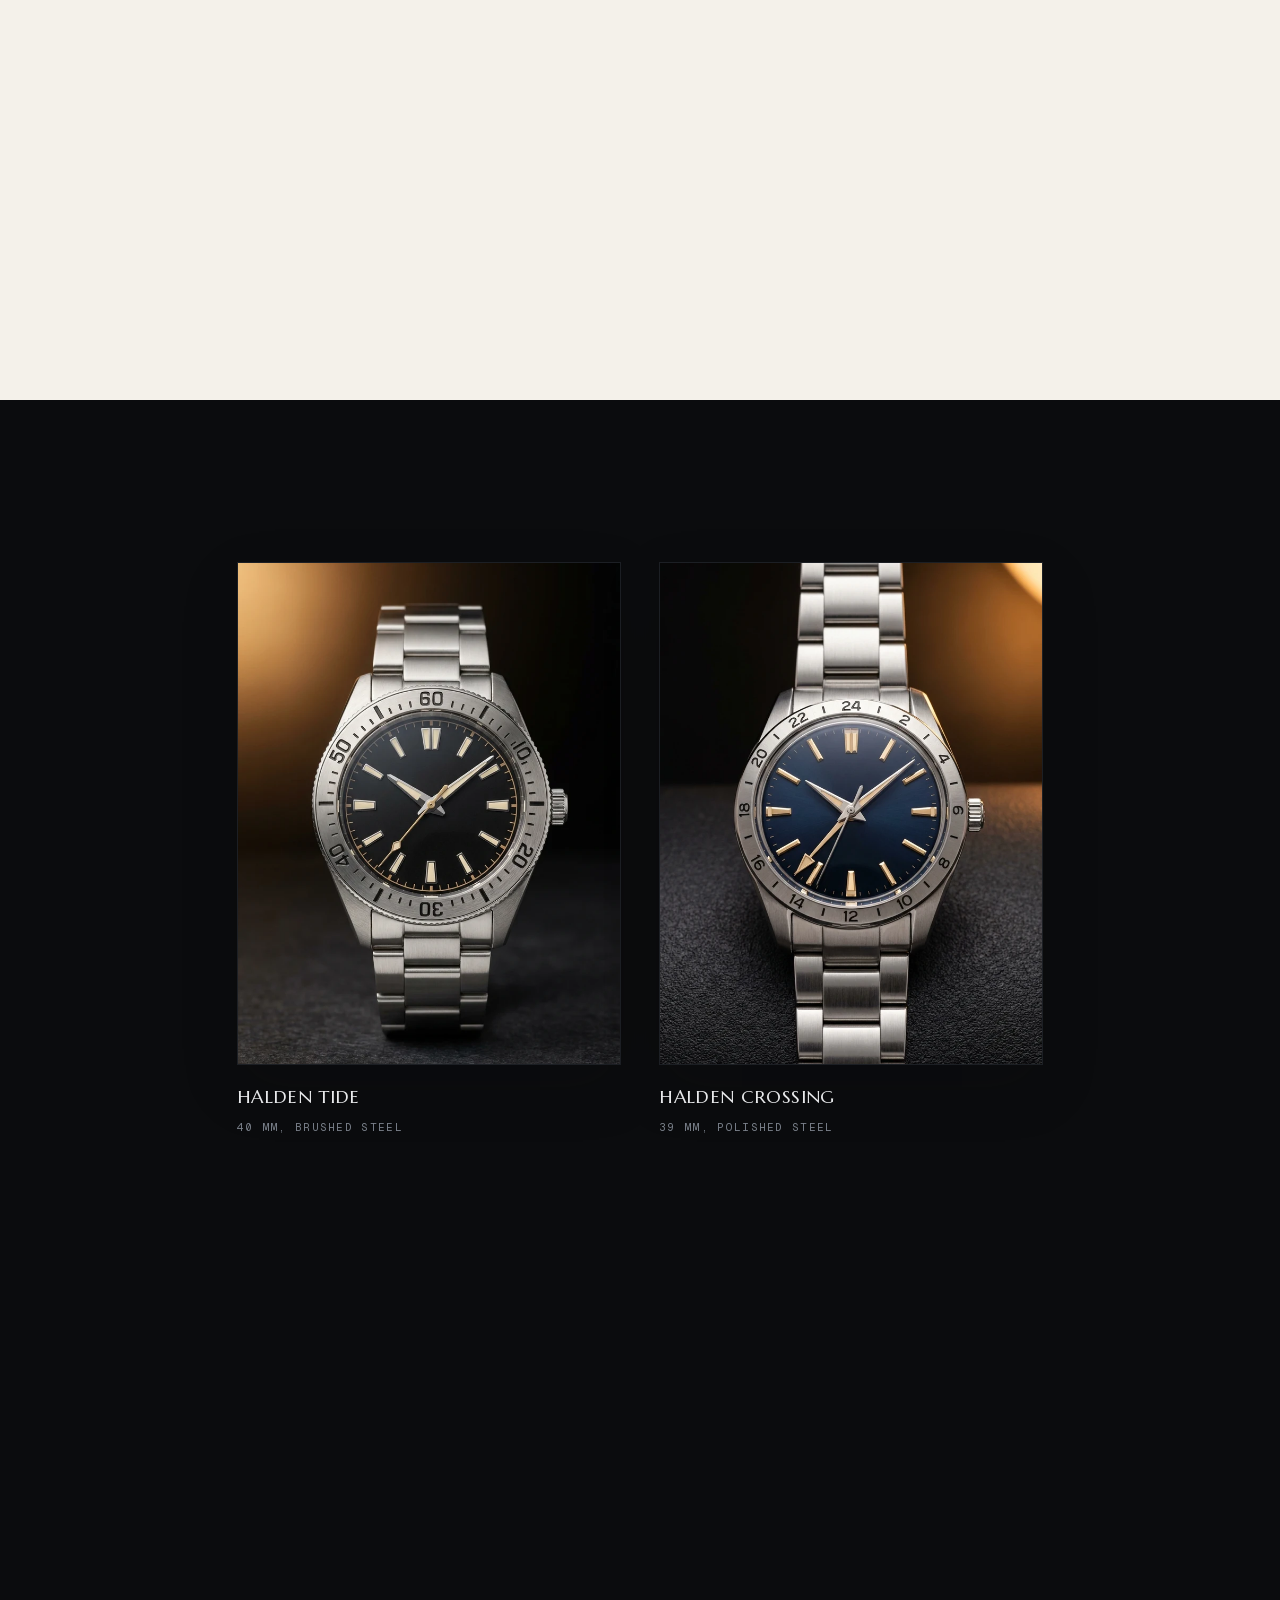
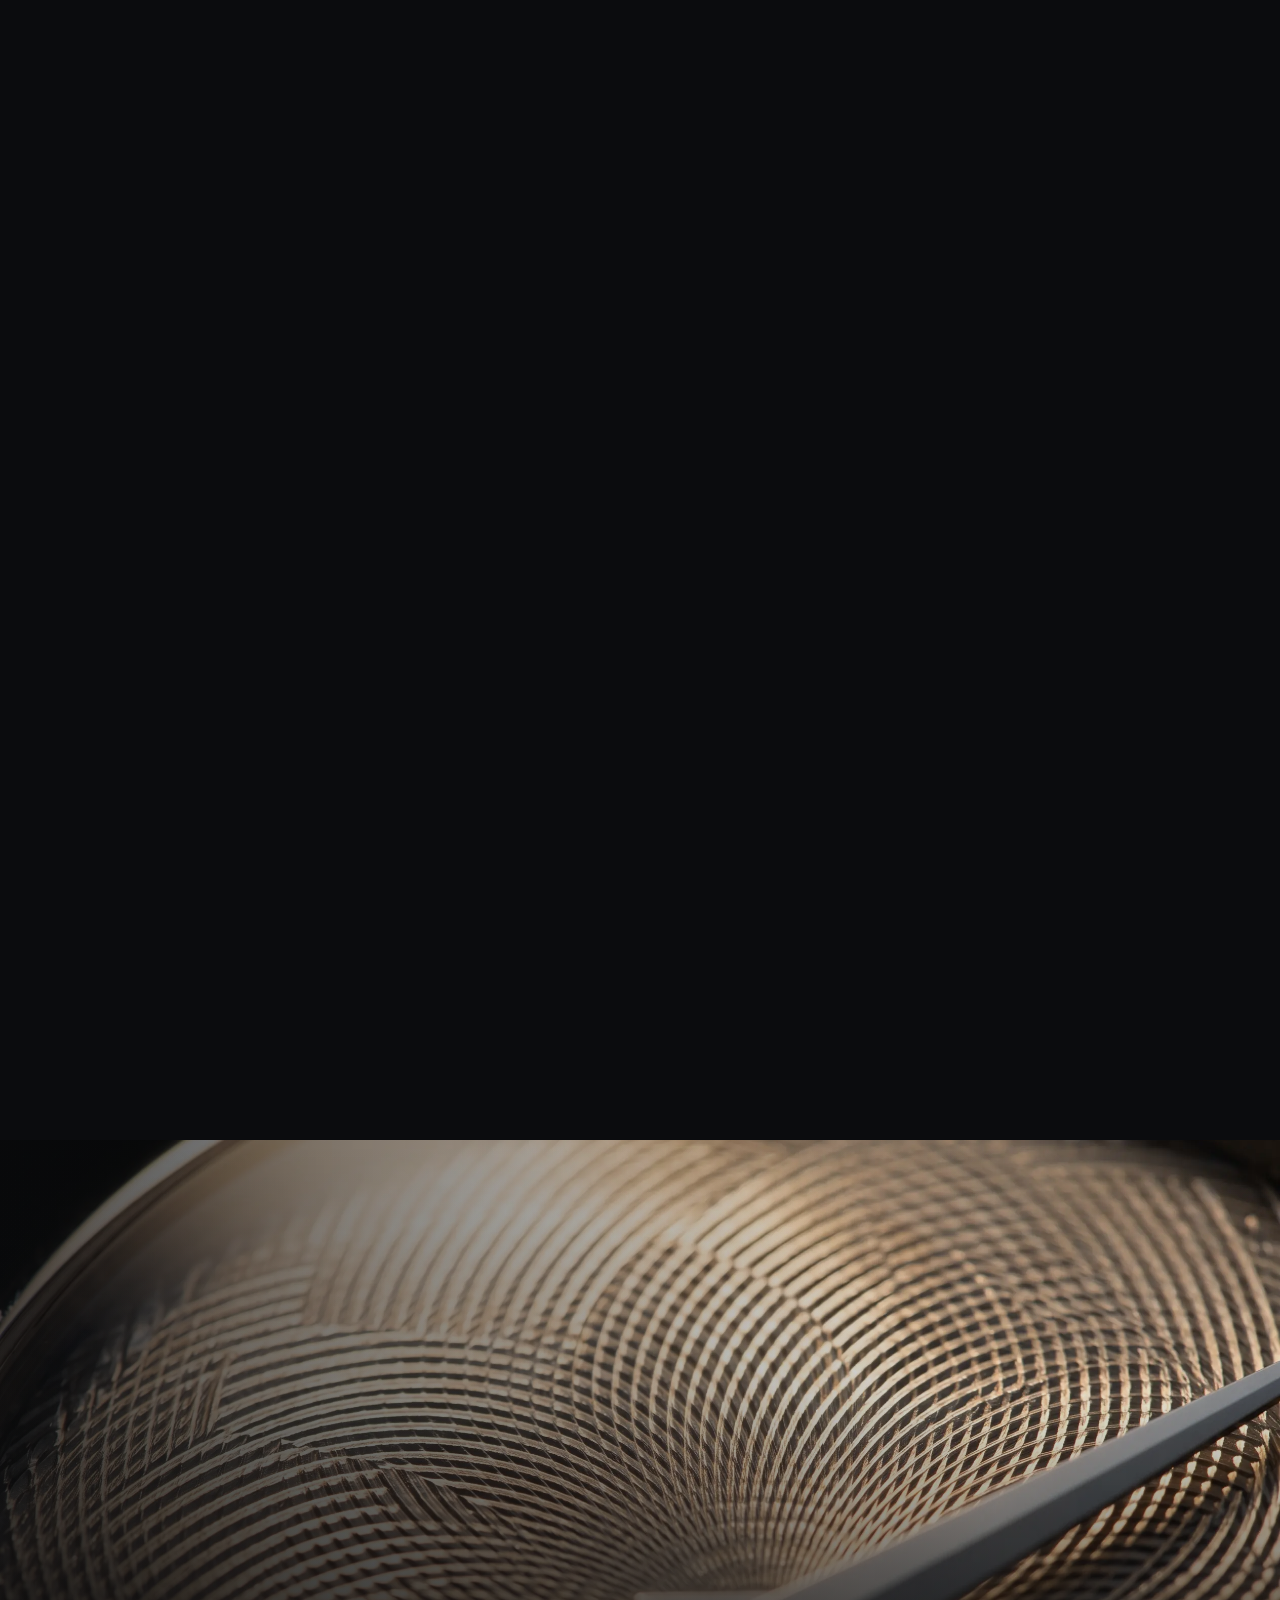
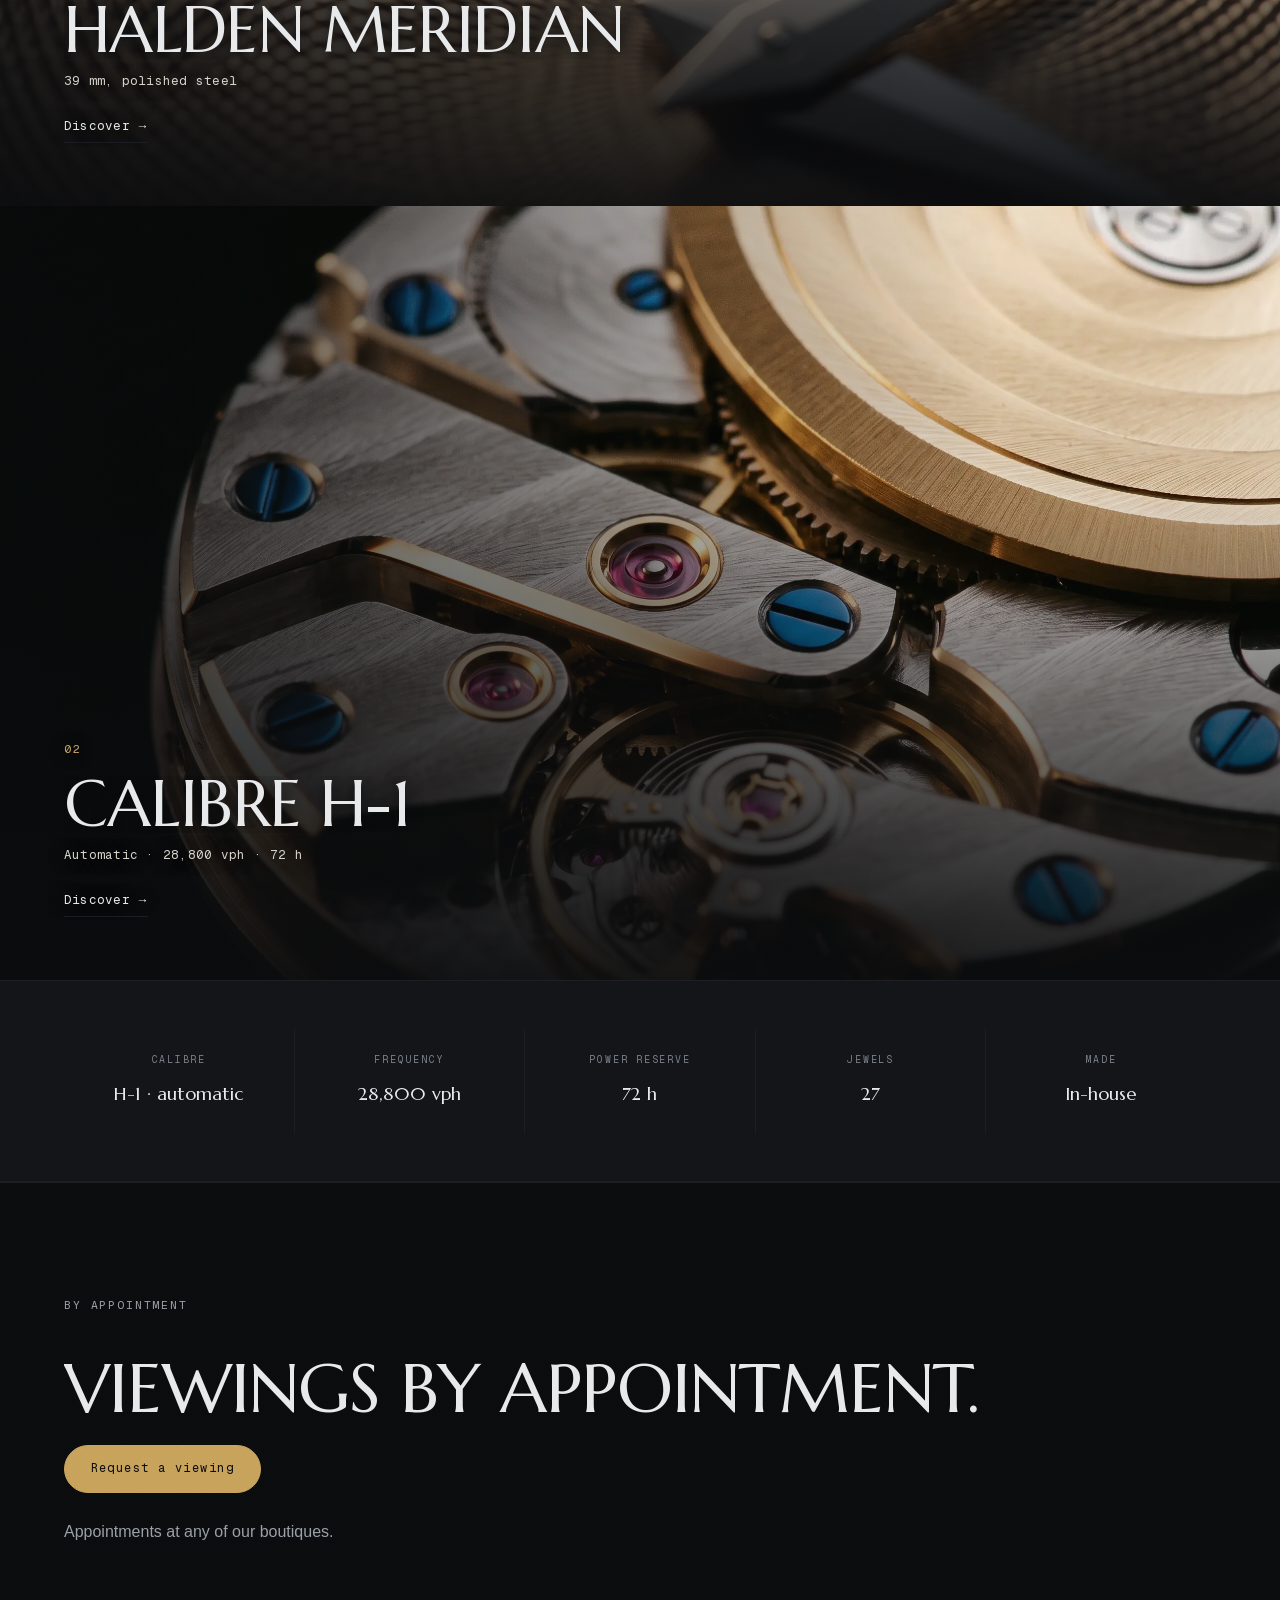
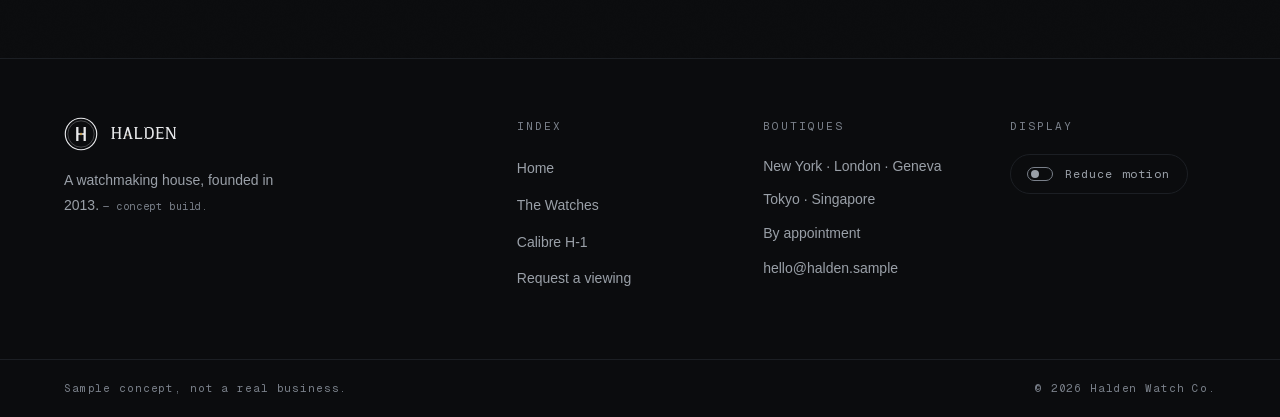
==== commit 3c213ef9: "Halden: watches join the climb, the word holds alone, the rail carries two Watch plates now travel t" ====
--- a/halden-watch/index.html
+++ b/halden-watch/index.html
@@ -217,13 +217,19 @@
         <figure class="scatter__p scatter__p--a" data-rise="0.00">
           <img src="assets/img/s13-no1-quarter.webp" alt="Halden No. 1 at three-quarters, the blue sunburst dial under a low light." width="900" height="900" loading="lazy">
         </figure>
-        <figure class="scatter__p scatter__p--b" data-rise="0.18">
+        <figure class="scatter__p scatter__p--b" data-rise="0.12">
           <img src="assets/img/s9-movement-holders.webp" alt="Movements resting in brass holders on the bench between timing runs." width="900" height="900" loading="lazy">
         </figure>
-        <figure class="scatter__p scatter__p--c" data-rise="0.34">
+        <figure class="scatter__p scatter__p--e" data-rise="0.24">
+          <img src="assets/img/s11-meridian-front.webp" alt="Halden Meridian, straight on: champagne guilloche dial, polished steel case." width="900" height="900" loading="lazy">
+        </figure>
+        <figure class="scatter__p scatter__p--c" data-rise="0.36">
           <img src="assets/img/s5-meridian-dial-macro.webp" alt="The Meridian's guilloche field in macro, engine-turned to the edge." width="900" height="900" loading="lazy">
         </figure>
-        <figure class="scatter__p scatter__p--d" data-rise="0.50">
+        <figure class="scatter__p scatter__p--f" data-rise="0.48">
+          <img src="assets/img/s15-tide-front.webp" alt="Halden Tide, straight on: black dial, brushed steel case." width="900" height="900" loading="lazy">
+        </figure>
+        <figure class="scatter__p scatter__p--d" data-rise="0.60">
           <img src="assets/img/s14-no1-bench.webp" alt="Halden No. 1 on the bench beside a loupe and tweezers." width="900" height="900" loading="lazy">
         </figure>
     </div>
@@ -239,18 +245,6 @@
   <h2 class="visually-hidden" id="rail-t">The watches</h2>
   <div class="rail__view">
     <div class="rail__track" data-rail-track>
-        <a class="rail__card" href="collection.html#no1">
-          <figure class="rail__fig"><img src="assets/img/s10-no1-front.webp" alt="Halden No. 1, straight on." width="720" height="965" loading="lazy"></figure>
-          <span class="rail__meta"><b>Halden No. 1</b><i>38 mm, brushed steel</i></span>
-        </a>
-        <a class="rail__card" href="collection.html#meridian">
-          <figure class="rail__fig"><img src="assets/img/s11-meridian-front.webp" alt="Halden Meridian, straight on." width="720" height="965" loading="lazy"></figure>
-          <span class="rail__meta"><b>Halden Meridian</b><i>39 mm, polished steel</i></span>
-        </a>
-        <a class="rail__card" href="collection.html#field">
-          <figure class="rail__fig"><img src="assets/img/s12-field-front.webp" alt="Halden Field, straight on." width="720" height="965" loading="lazy"></figure>
-          <span class="rail__meta"><b>Halden Field</b><i>36 mm, brushed steel</i></span>
-        </a>
         <a class="rail__card" href="collection.html#tide">
           <figure class="rail__fig"><img src="assets/img/s15-tide-front.webp" alt="Halden Tide, straight on." width="720" height="965" loading="lazy"></figure>
           <span class="rail__meta"><b>Halden Tide</b><i>40 mm, brushed steel</i></span>
--- a/halden-watch/assets/main.css
+++ b/halden-watch/assets/main.css
@@ -1961,3 +1961,17 @@
   background:rgba(11,12,14,.94);
   border-bottom-color:transparent;
 }
+
+
+/* R100 (owner): two watch plates join the run, so watches pass through the word
+   as well as bench and movement detail. Six positions now, none overlapping. */
+.scatter__p--e{left:44%; width:min(15%,12rem); z-index:1;}
+.scatter__p--f{right:26%;width:min(18%,15rem); z-index:3;}
+@media (max-width:900px){
+  .scatter__p--e{left:38%;width:24%;}
+  .scatter__p--f{right:20%;width:28%;}
+}
+
+/* the rail is two watches now, so it centres rather than running off the edge */
+.rail__track{justify-content:center;width:100%;}
+.rail__card{width:clamp(15rem,30vw,28rem);}
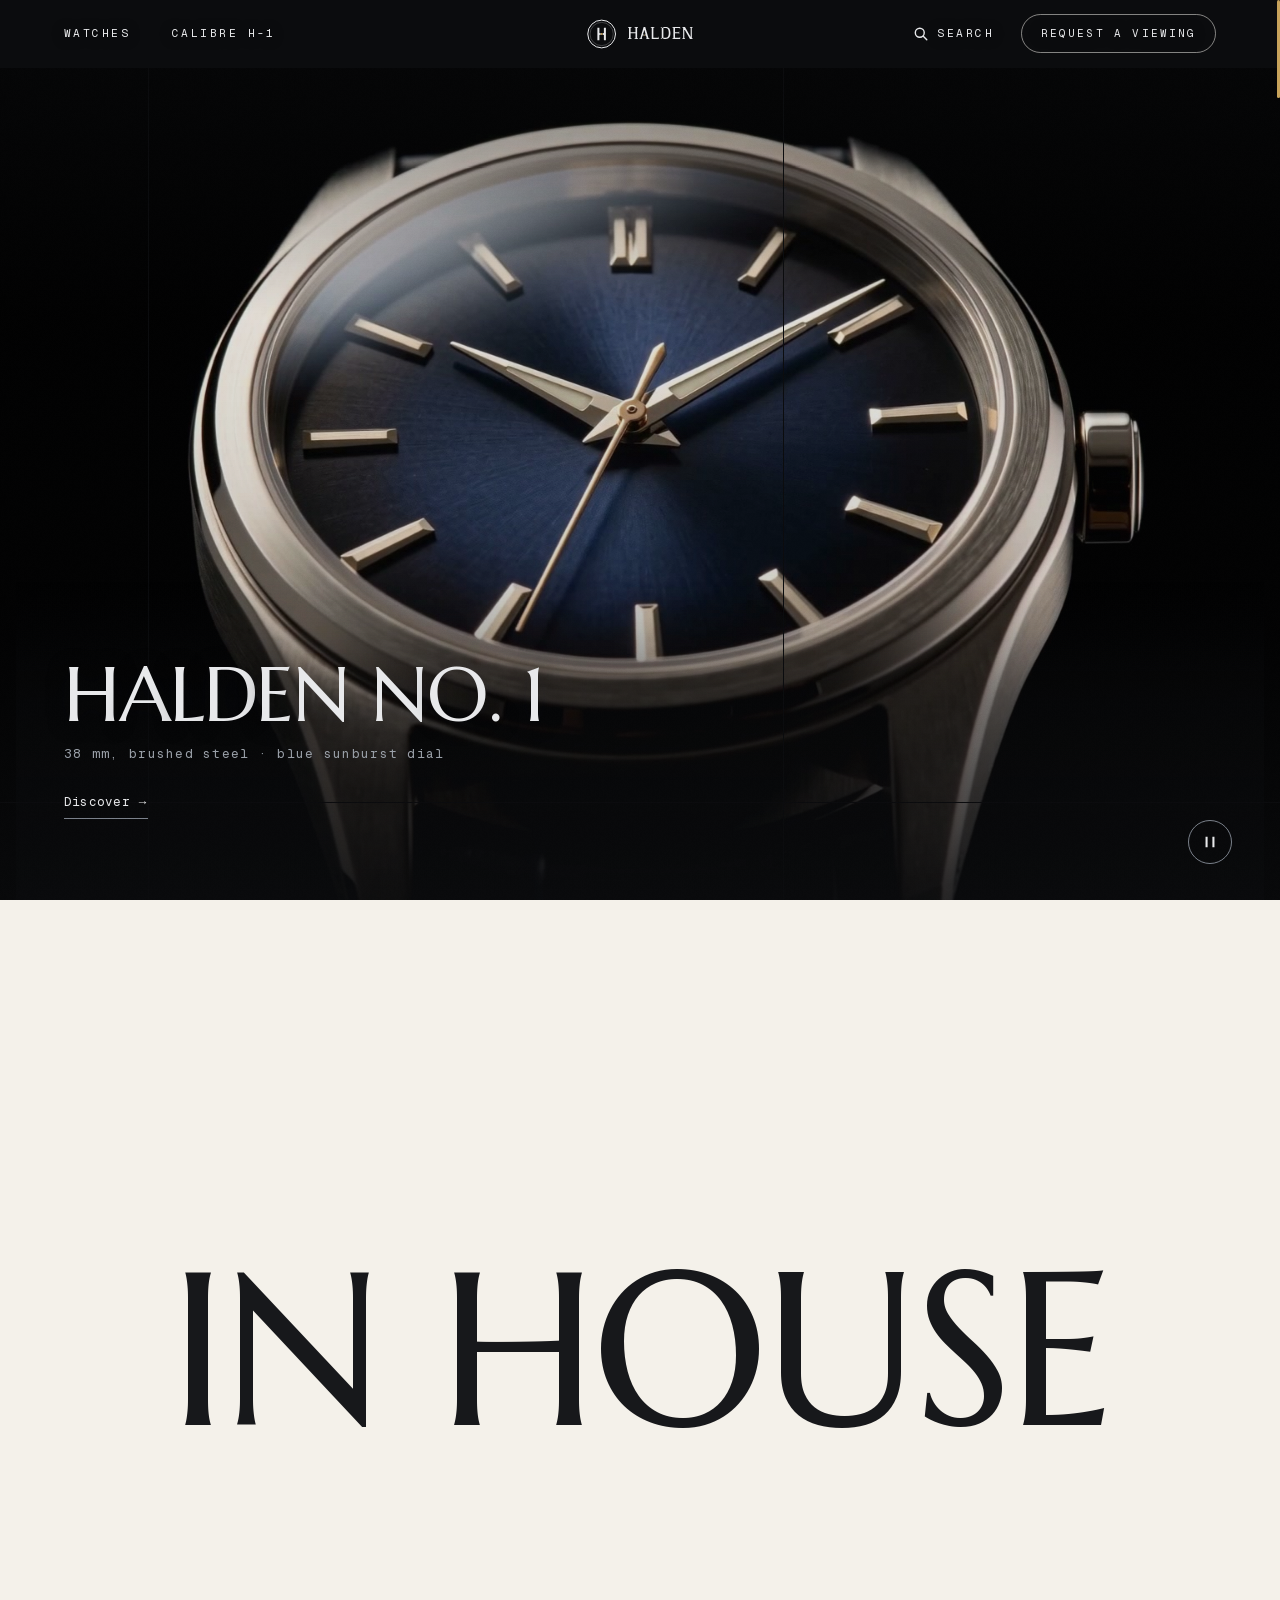
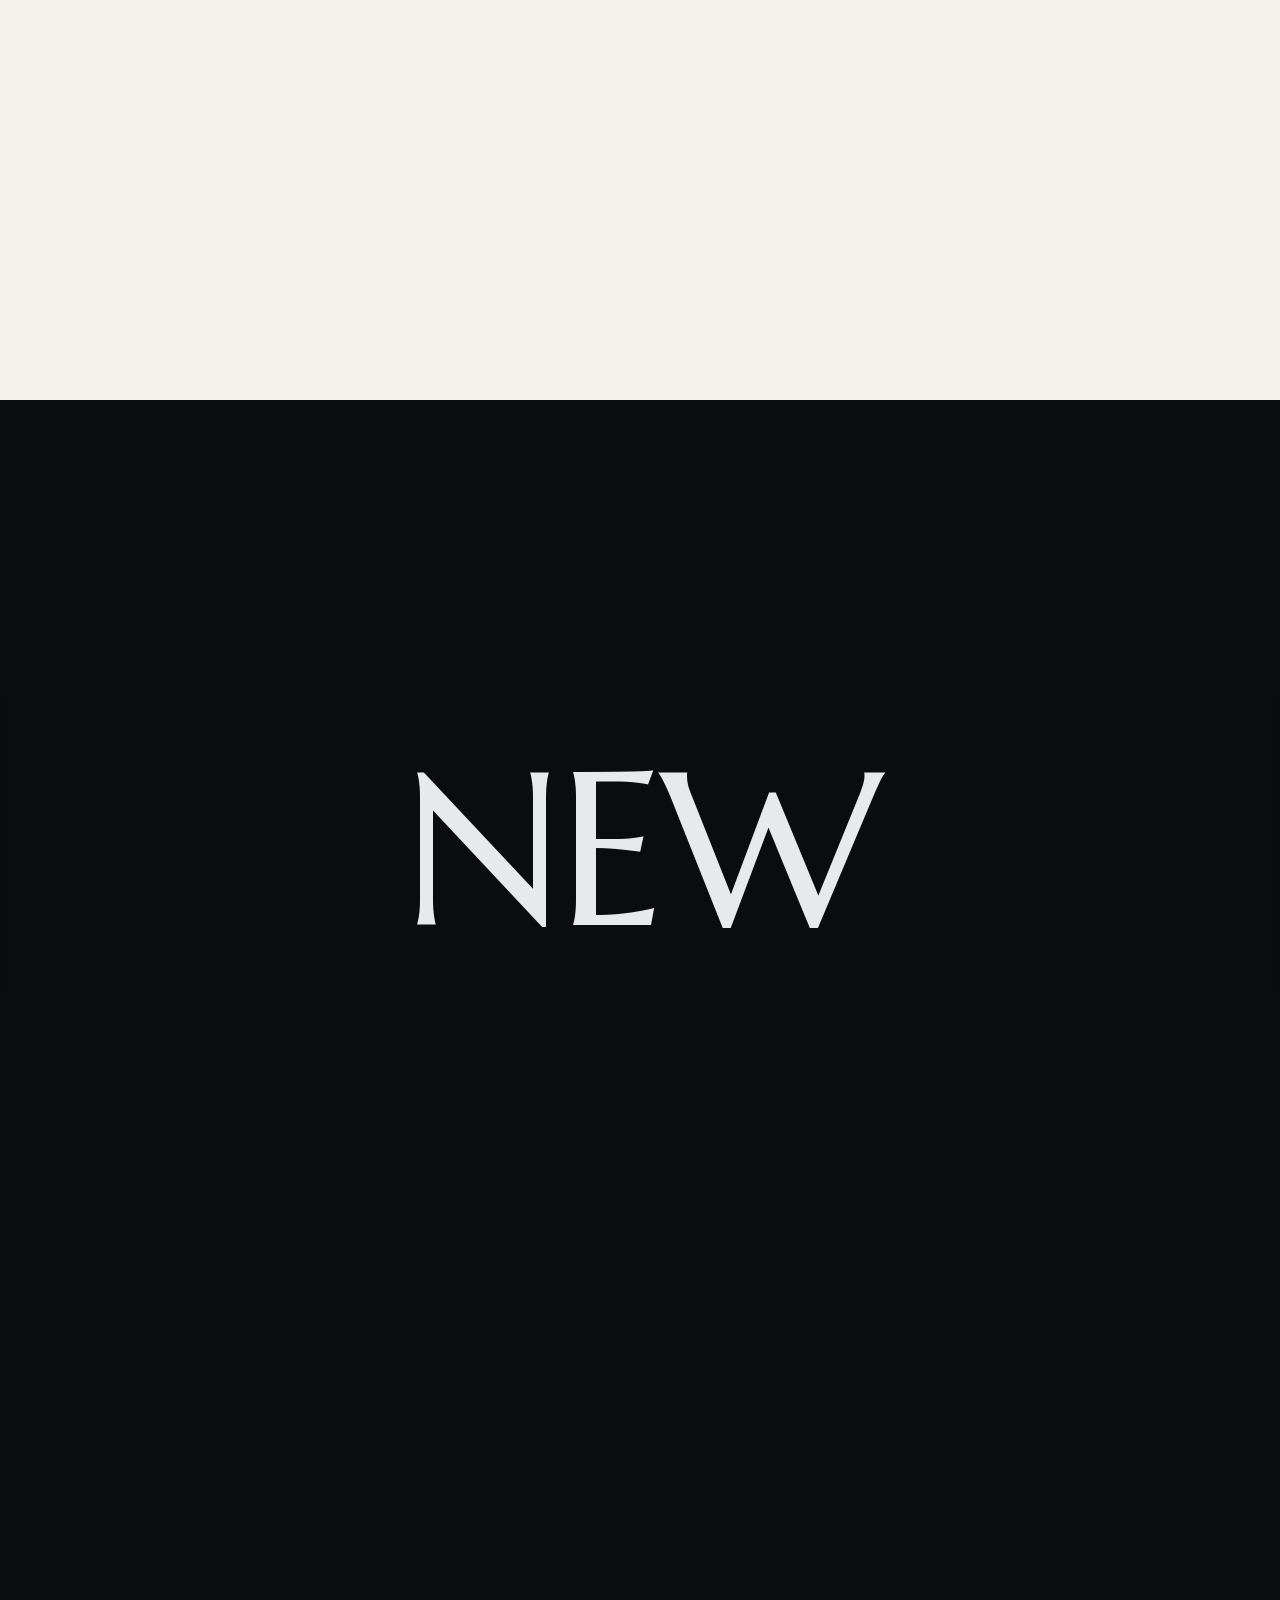
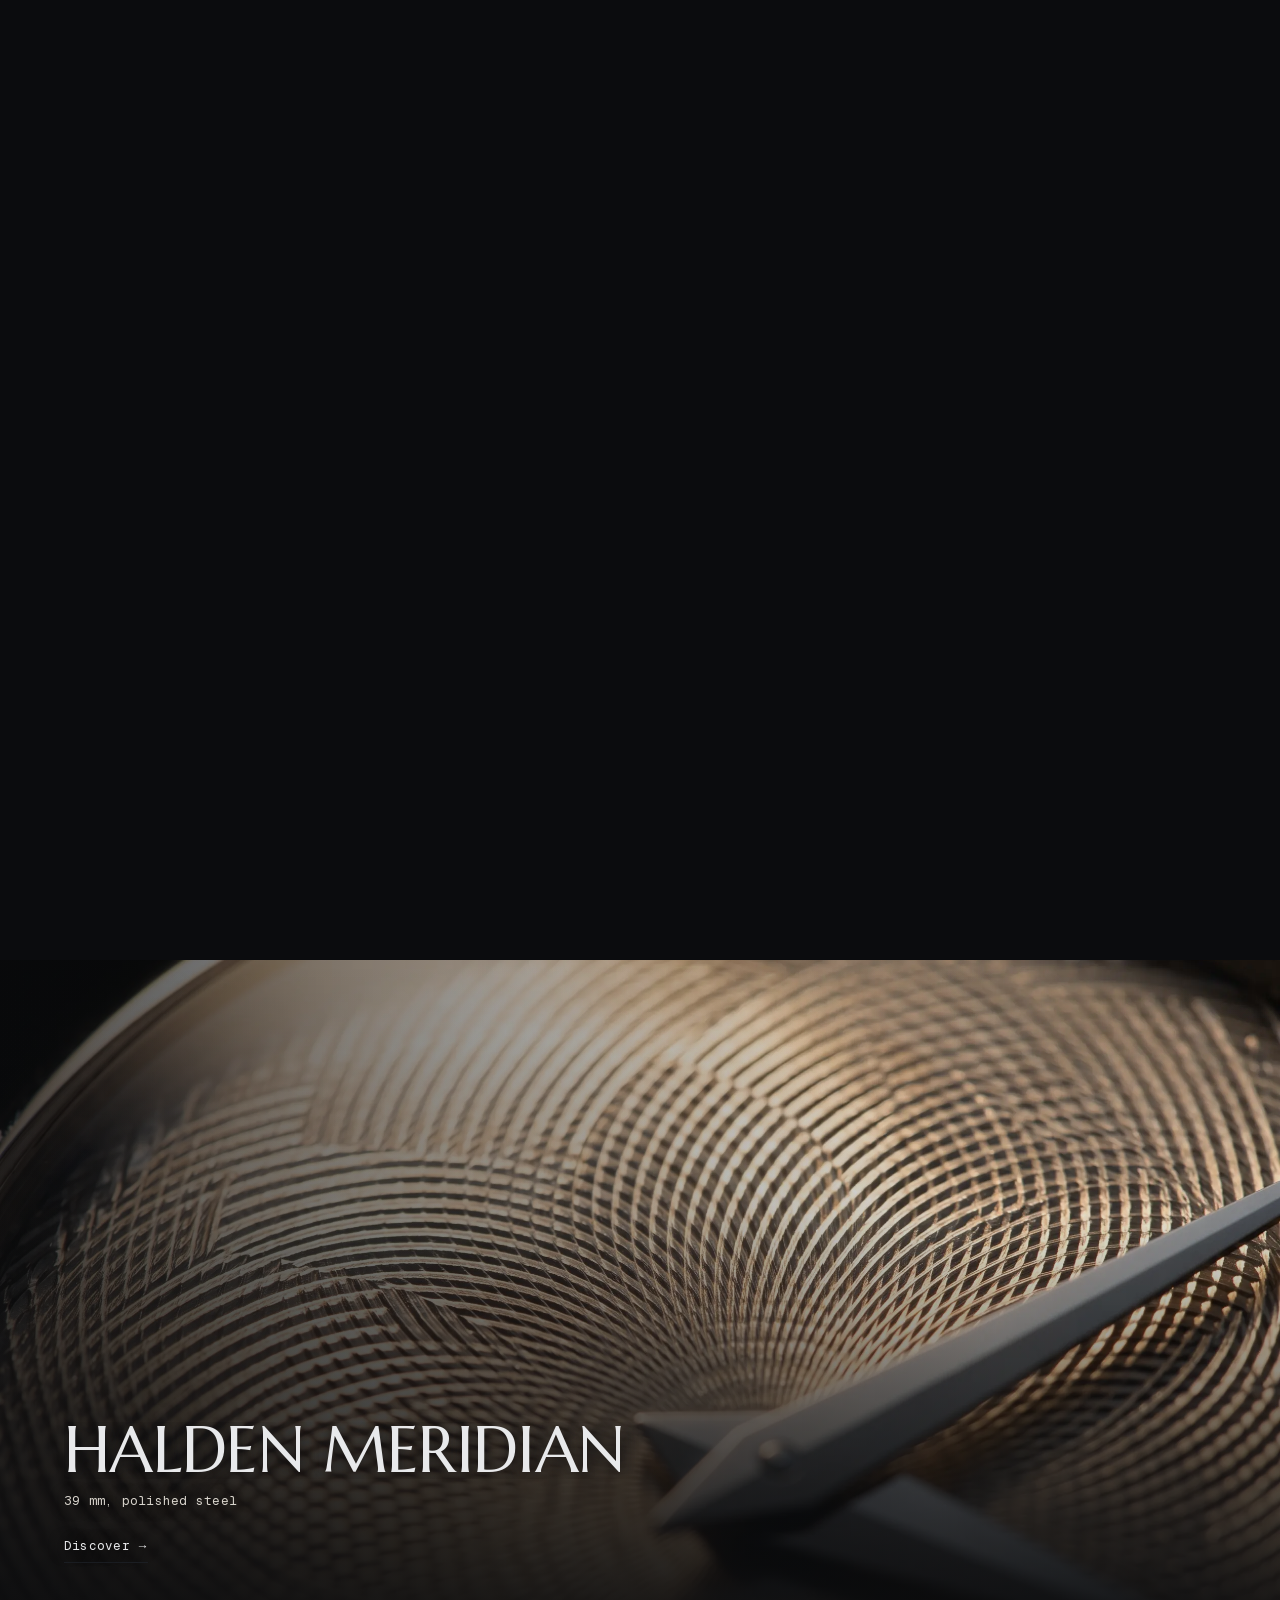
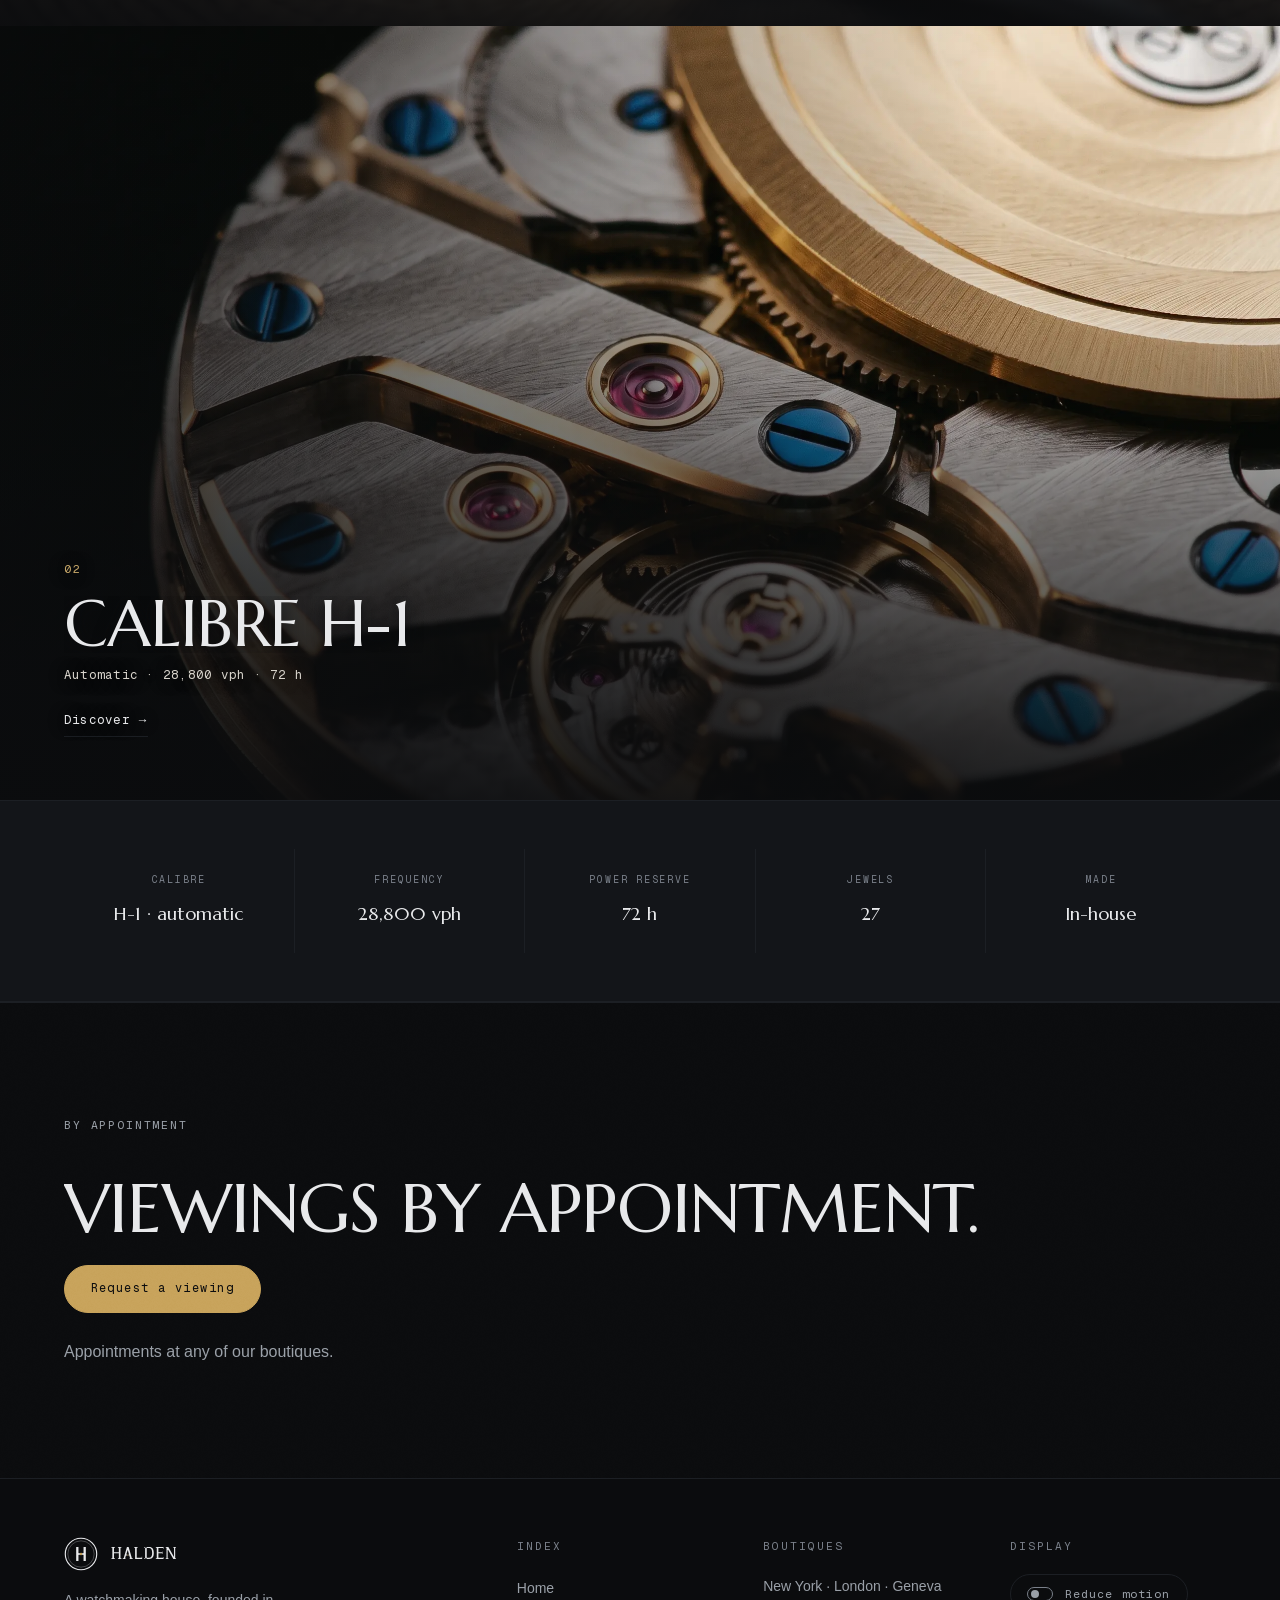
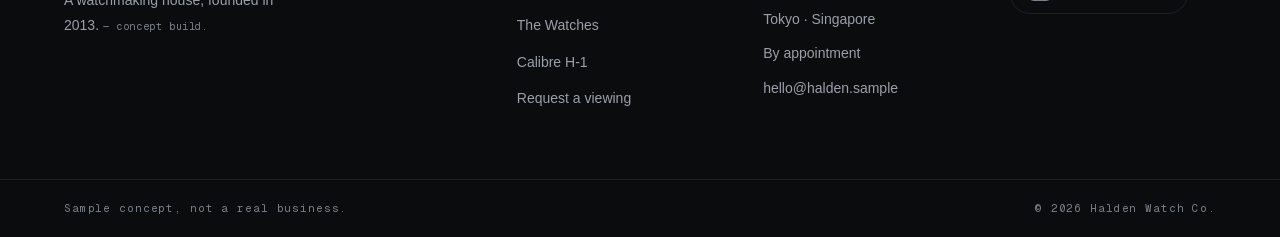
==== commit 2aa9bf55: "Halden: plates arrive one at a time, and a second held word after them The plates were clustered bec" ====
--- a/halden-watch/index.html
+++ b/halden-watch/index.html
@@ -80,7 +80,6 @@
       <span class="visually-hidden">Halden Watch Co.</span>
     </a>
     <nav class="hdr__nav" aria-label="Primary">
-      <a href="collection.html#catalogue">Catalogue</a>
       <div class="hdr__group" data-wnav>
         <a href="collection.html">Watches</a>
         <div class="wpanel">
@@ -217,45 +216,44 @@
         <figure class="scatter__p scatter__p--a" data-rise="0.00">
           <img src="assets/img/s13-no1-quarter.webp" alt="Halden No. 1 at three-quarters, the blue sunburst dial under a low light." width="900" height="900" loading="lazy">
         </figure>
-        <figure class="scatter__p scatter__p--b" data-rise="0.12">
+        <figure class="scatter__p scatter__p--b" data-rise="0.11">
           <img src="assets/img/s9-movement-holders.webp" alt="Movements resting in brass holders on the bench between timing runs." width="900" height="900" loading="lazy">
         </figure>
-        <figure class="scatter__p scatter__p--e" data-rise="0.24">
+        <figure class="scatter__p scatter__p--e" data-rise="0.22">
           <img src="assets/img/s11-meridian-front.webp" alt="Halden Meridian, straight on: champagne guilloche dial, polished steel case." width="900" height="900" loading="lazy">
         </figure>
-        <figure class="scatter__p scatter__p--c" data-rise="0.36">
+        <figure class="scatter__p scatter__p--c" data-rise="0.33">
           <img src="assets/img/s5-meridian-dial-macro.webp" alt="The Meridian's guilloche field in macro, engine-turned to the edge." width="900" height="900" loading="lazy">
         </figure>
-        <figure class="scatter__p scatter__p--f" data-rise="0.48">
+        <figure class="scatter__p scatter__p--f" data-rise="0.44">
           <img src="assets/img/s15-tide-front.webp" alt="Halden Tide, straight on: black dial, brushed steel case." width="900" height="900" loading="lazy">
         </figure>
-        <figure class="scatter__p scatter__p--d" data-rise="0.60">
+        <figure class="scatter__p scatter__p--d" data-rise="0.56">
           <img src="assets/img/s14-no1-bench.webp" alt="Halden No. 1 on the bench beside a loupe and tweezers." width="900" height="900" loading="lazy">
         </figure>
     </div>
   </div>
 </section>
 
-<!-- ============ THE WATCHES — a row that scrolls past =====================
-     R94 (owner): the five references are gone as a block. The watches travel
-     across the screen as the page scrolls instead, and each one goes to its own
-     page. Driven off scroll rather than a drag, so nothing has to be pulled
-     sideways; with JS off it is a plain scrollable row. -->
-<section class="rail" data-rail aria-labelledby="rail-t">
-  <h2 class="visually-hidden" id="rail-t">The watches</h2>
-  <div class="rail__view">
-    <div class="rail__track" data-rail-track>
-        <a class="rail__card" href="collection.html#tide">
-          <figure class="rail__fig"><img src="assets/img/s15-tide-front.webp" alt="Halden Tide, straight on." width="720" height="965" loading="lazy"></figure>
-          <span class="rail__meta"><b>Halden Tide</b><i>40 mm, brushed steel</i></span>
-        </a>
-        <a class="rail__card" href="collection.html#crossing">
-          <figure class="rail__fig"><img src="assets/img/s16-crossing-front.webp" alt="Halden Crossing, straight on." width="720" height="965" loading="lazy"></figure>
-          <span class="rail__meta"><b>Halden Crossing</b><i>39 mm, polished steel</i></span>
-        </a>
-    </div>
-  </div>
-</section>
+<!-- ============ NEW — the word holds, two watches close in from the sides ===
+     R103 (owner): after the statement the page settles on one word, and the two
+     watches come in from either side to meet it. It pins for that, then releases
+     and carries on. Each watch is a link to its own page. Without JS, or under
+     reduced motion, the pair simply sit either side of the word. -->
+<section class="closer" data-close aria-labelledby="closer-t">
+  <div class="closer__stage">
+    <h2 class="closer__word" id="closer-t">New</h2>
+    <a class="closer__card closer__card--l" href="collection.html#tide" data-close-l>
+      <figure class="closer__fig"><img src="assets/img/s15-tide-front.webp" alt="Halden Tide, straight on: black dial, brushed steel case." width="720" height="965" loading="lazy"></figure>
+      <span class="closer__meta"><b>Halden Tide</b><i>40 mm, brushed steel</i></span>
+    </a>
+    <a class="closer__card closer__card--r" href="collection.html#crossing" data-close-r>
+      <figure class="closer__fig"><img src="assets/img/s16-crossing-front.webp" alt="Halden Crossing, straight on: navy dial, polished steel case." width="720" height="965" loading="lazy"></figure>
+      <span class="closer__meta"><b>Halden Crossing</b><i>39 mm, polished steel</i></span>
+    </a>
+  </div>
+</section>
+
 
 
 <!-- R53 (owner): the numbered "01 — The house" chapter is CUT. With its copy
--- a/halden-watch/assets/main.css
+++ b/halden-watch/assets/main.css
@@ -1975,3 +1975,55 @@
 /* the rail is two watches now, so it centres rather than running off the edge */
 .rail__track{justify-content:center;width:100%;}
 .rail__card{width:clamp(15rem,30vw,28rem);}
+
+
+/* ================= R103: the word holds, the pair close in ================= */
+.closer{position:relative;height:240vh;background:var(--bg);overflow-x:clip;}
+.closer__stage{
+  position:sticky;top:0;height:100vh;height:100dvh;
+  display:flex;align-items:center;justify-content:center;
+  overflow:hidden;
+}
+.closer__word{
+  position:relative;z-index:2;margin:0;width:100%;text-align:center;
+  font-family:var(--font-display);font-weight:400;text-transform:uppercase;
+  letter-spacing:-.02em;line-height:.82;
+  font-size:clamp(3.5rem,17vw,17rem);
+  color:var(--tx);pointer-events:none;
+}
+.closer__card{
+  position:absolute;top:50%;z-index:3;
+  width:clamp(11rem,20vw,19rem);
+  text-decoration:none;color:inherit;
+  will-change:transform;
+}
+.closer__card--l{left:8%;}
+.closer__card--r{right:8%;}
+.closer__fig{
+  margin:0;overflow:hidden;aspect-ratio:29/38;
+  background:var(--bg-raised);border:1px solid var(--line);
+  box-shadow:0 26px 60px rgba(11,12,14,.22);
+}
+.closer__fig img{width:100%;height:100%;object-fit:cover;display:block;
+  transition:transform 1.2s var(--e-quint);}
+.closer__card:hover .closer__fig img,
+.closer__card:focus-visible .closer__fig img{transform:scale(1.05);}
+.closer__meta{display:block;margin-top:.9rem;}
+.closer__meta b{display:block;font-family:var(--font-display);font-weight:400;
+  font-size:1rem;letter-spacing:.02em;text-transform:uppercase;color:var(--tx);}
+.closer__meta i{display:block;font-style:normal;margin-top:.25rem;
+  font-family:var(--font-mono);font-size:.64rem;letter-spacing:.12em;
+  text-transform:uppercase;color:var(--tx3);}
+
+@media (max-width:760px){
+  .closer__card{width:34vw;}
+  .closer__card--l{left:3%;}
+  .closer__card--r{right:3%;}
+}
+/* no pin without JS or under reduced motion — the pair just sit either side */
+html.no-js .closer,
+html[data-motion="reduced"] .closer{height:auto;}
+html.no-js .closer__stage,
+html[data-motion="reduced"] .closer__stage{position:static;height:auto;padding-block:12vh;}
+html.no-js .closer__card,
+html[data-motion="reduced"] .closer__card{transform:none !important;}
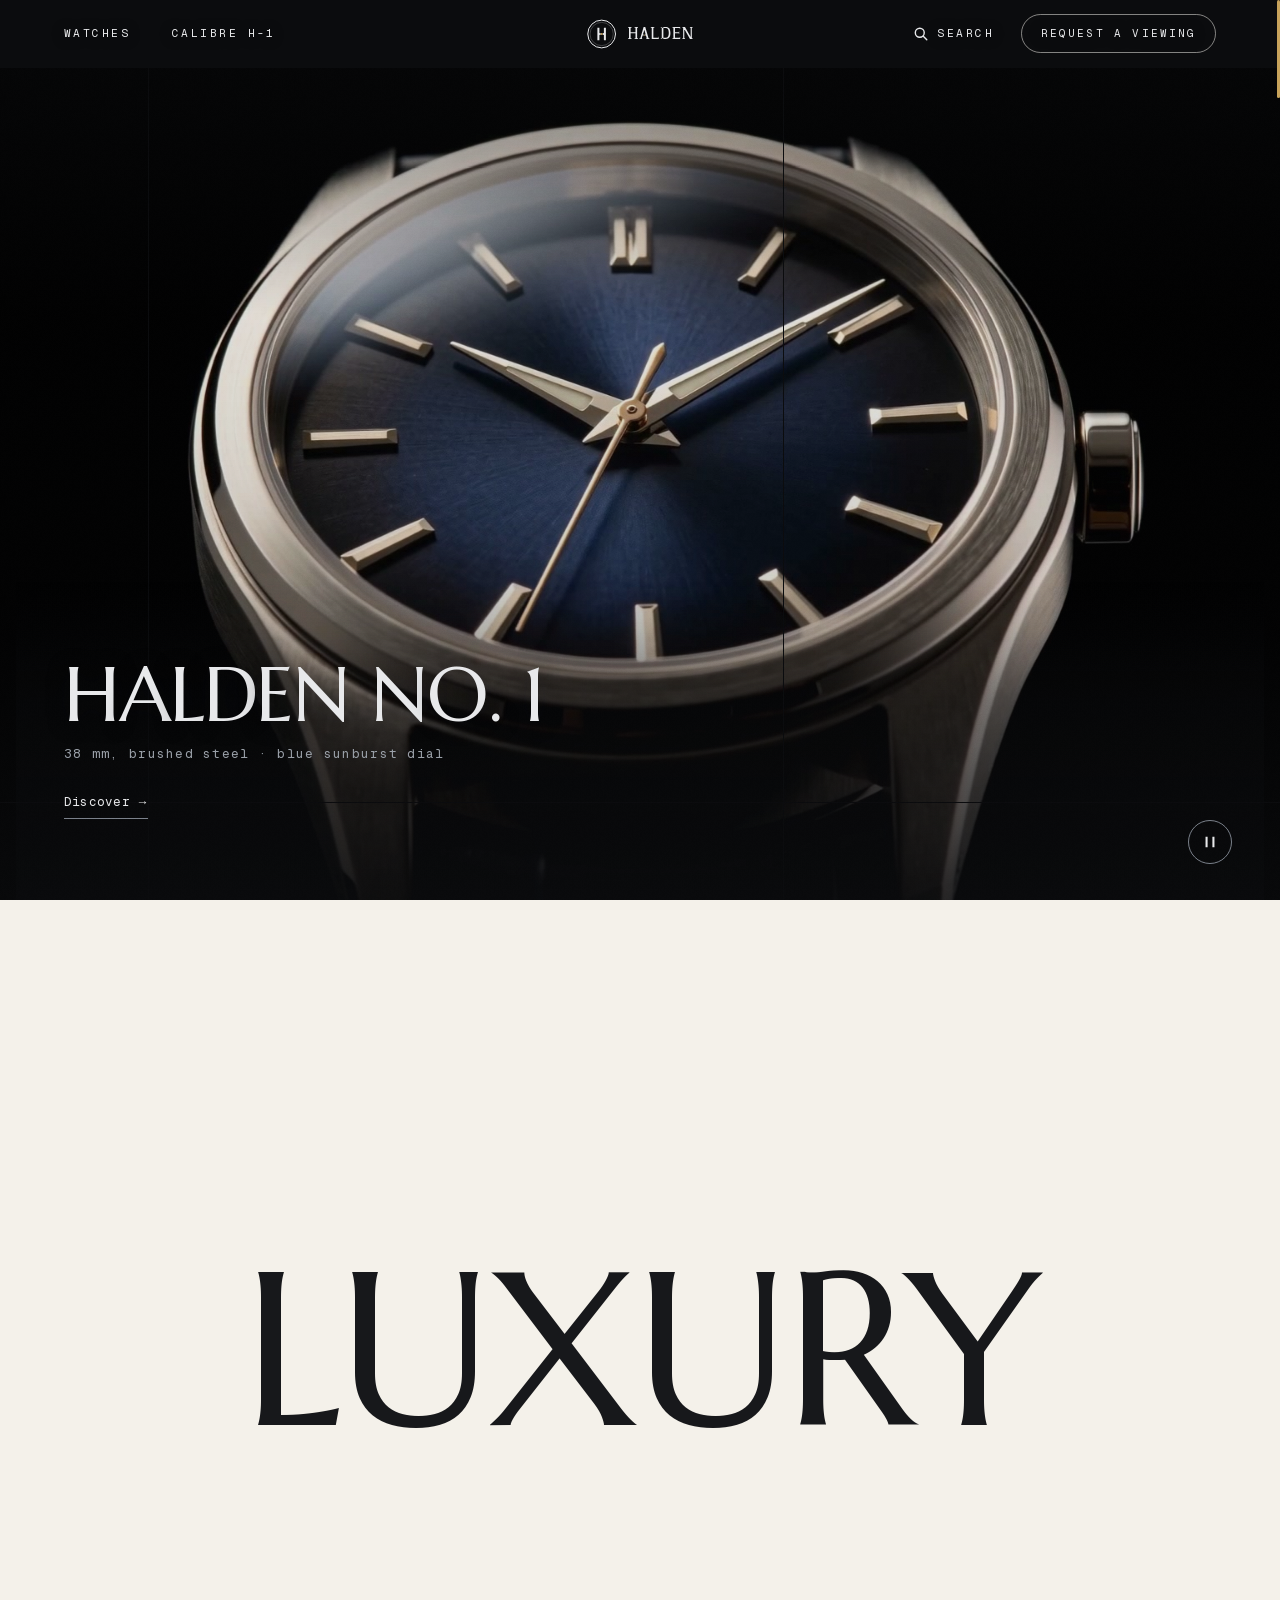
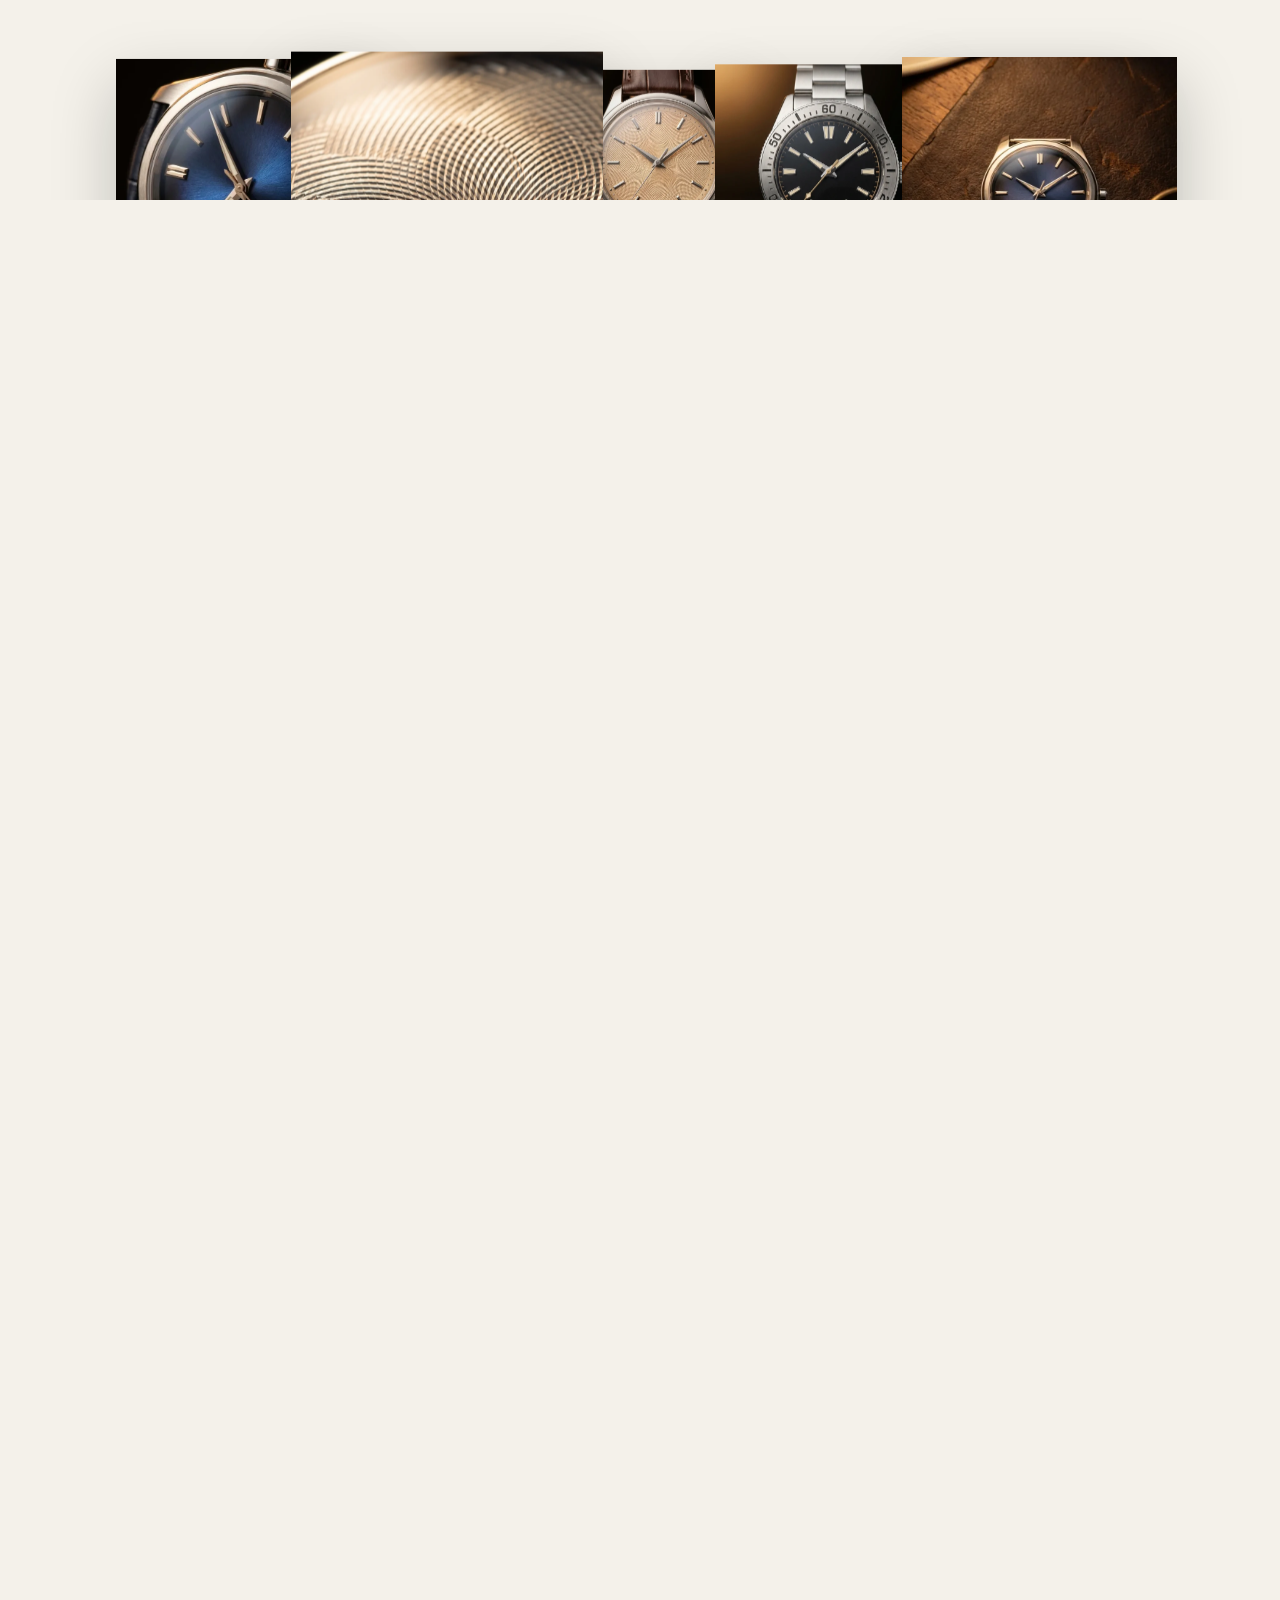
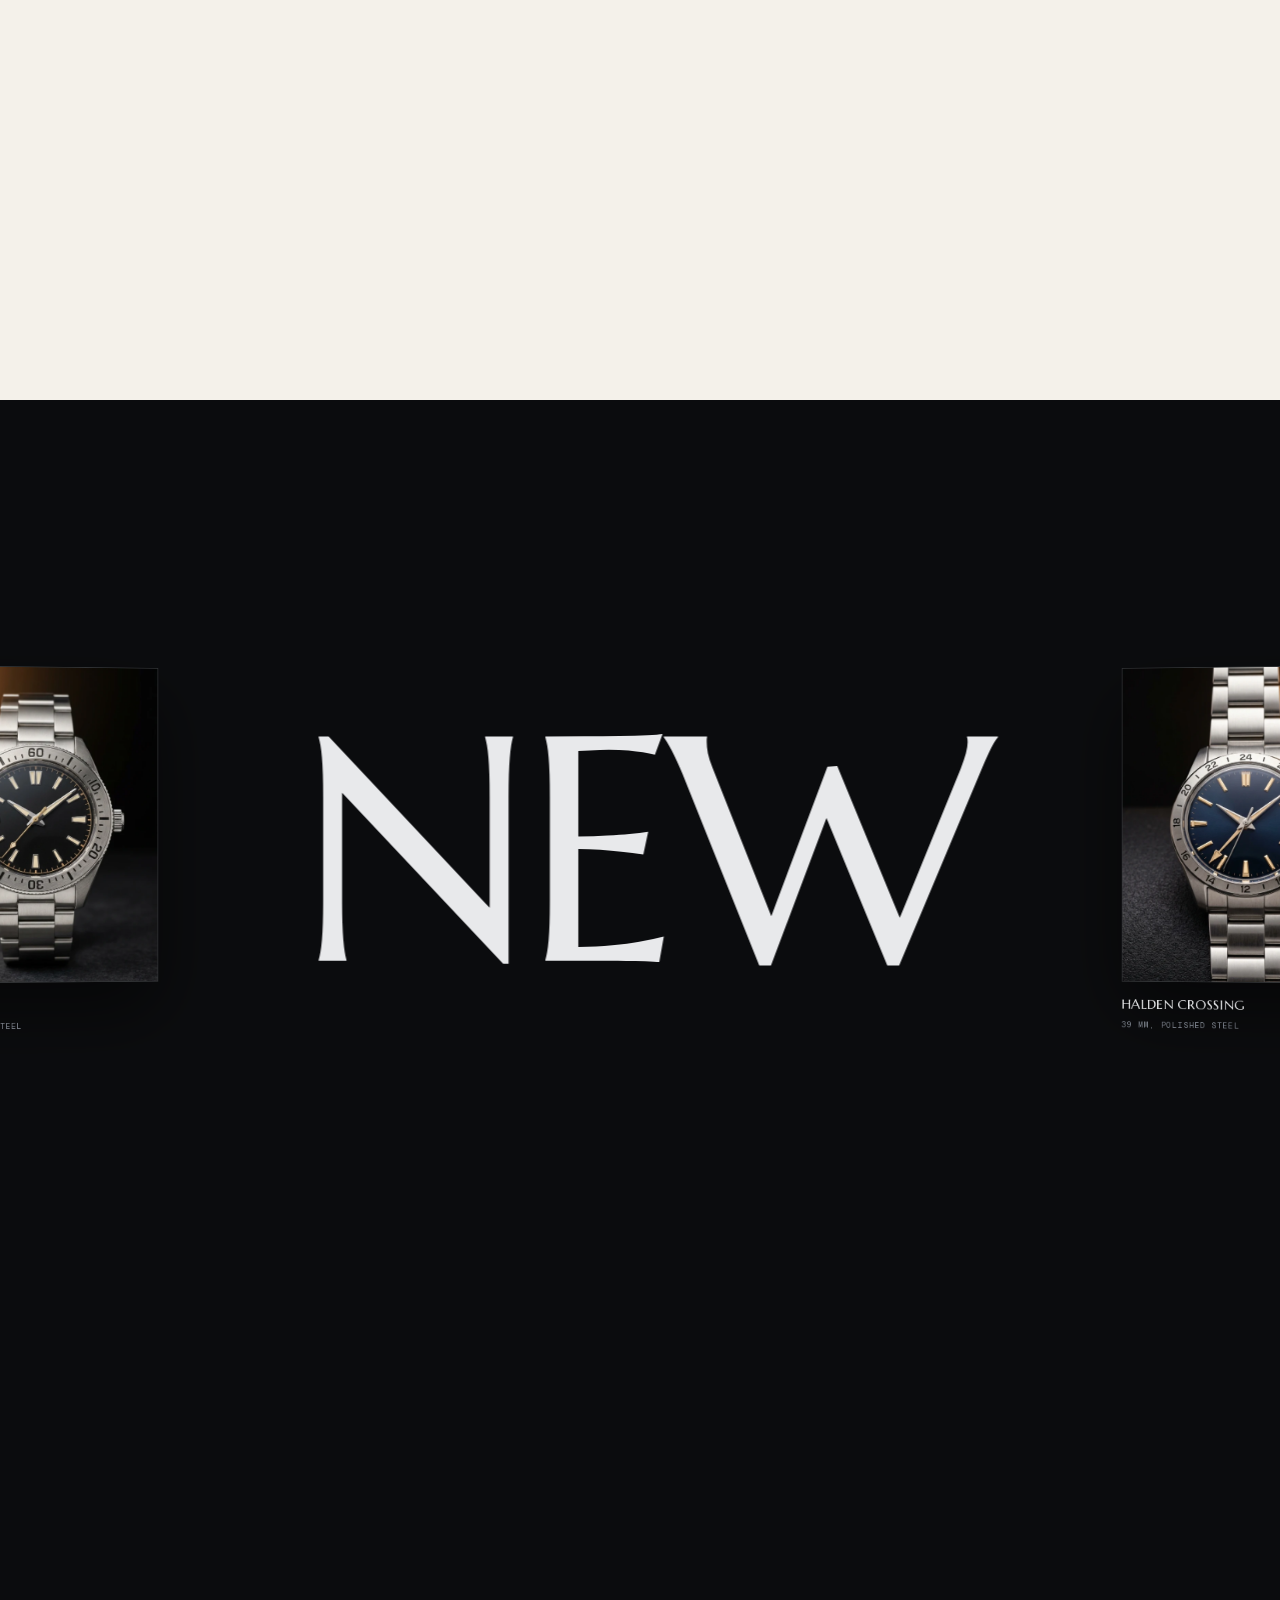
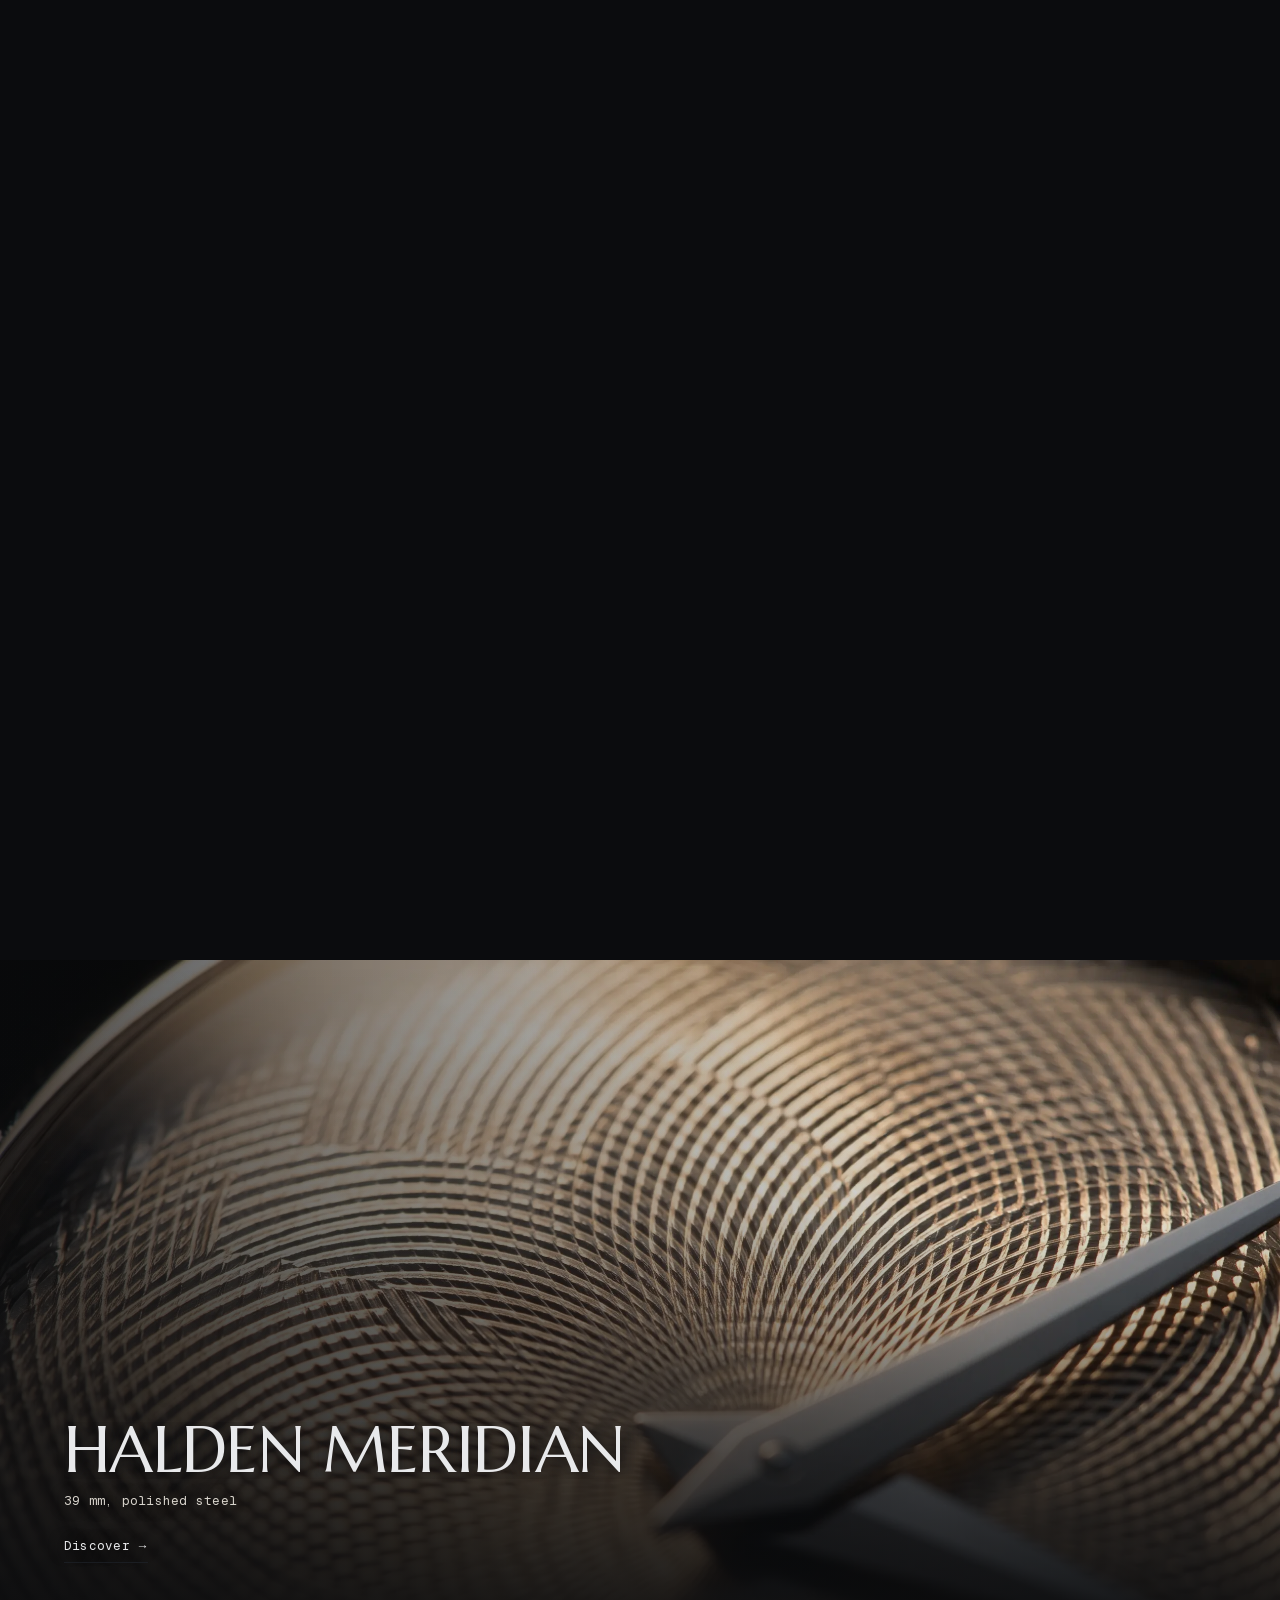
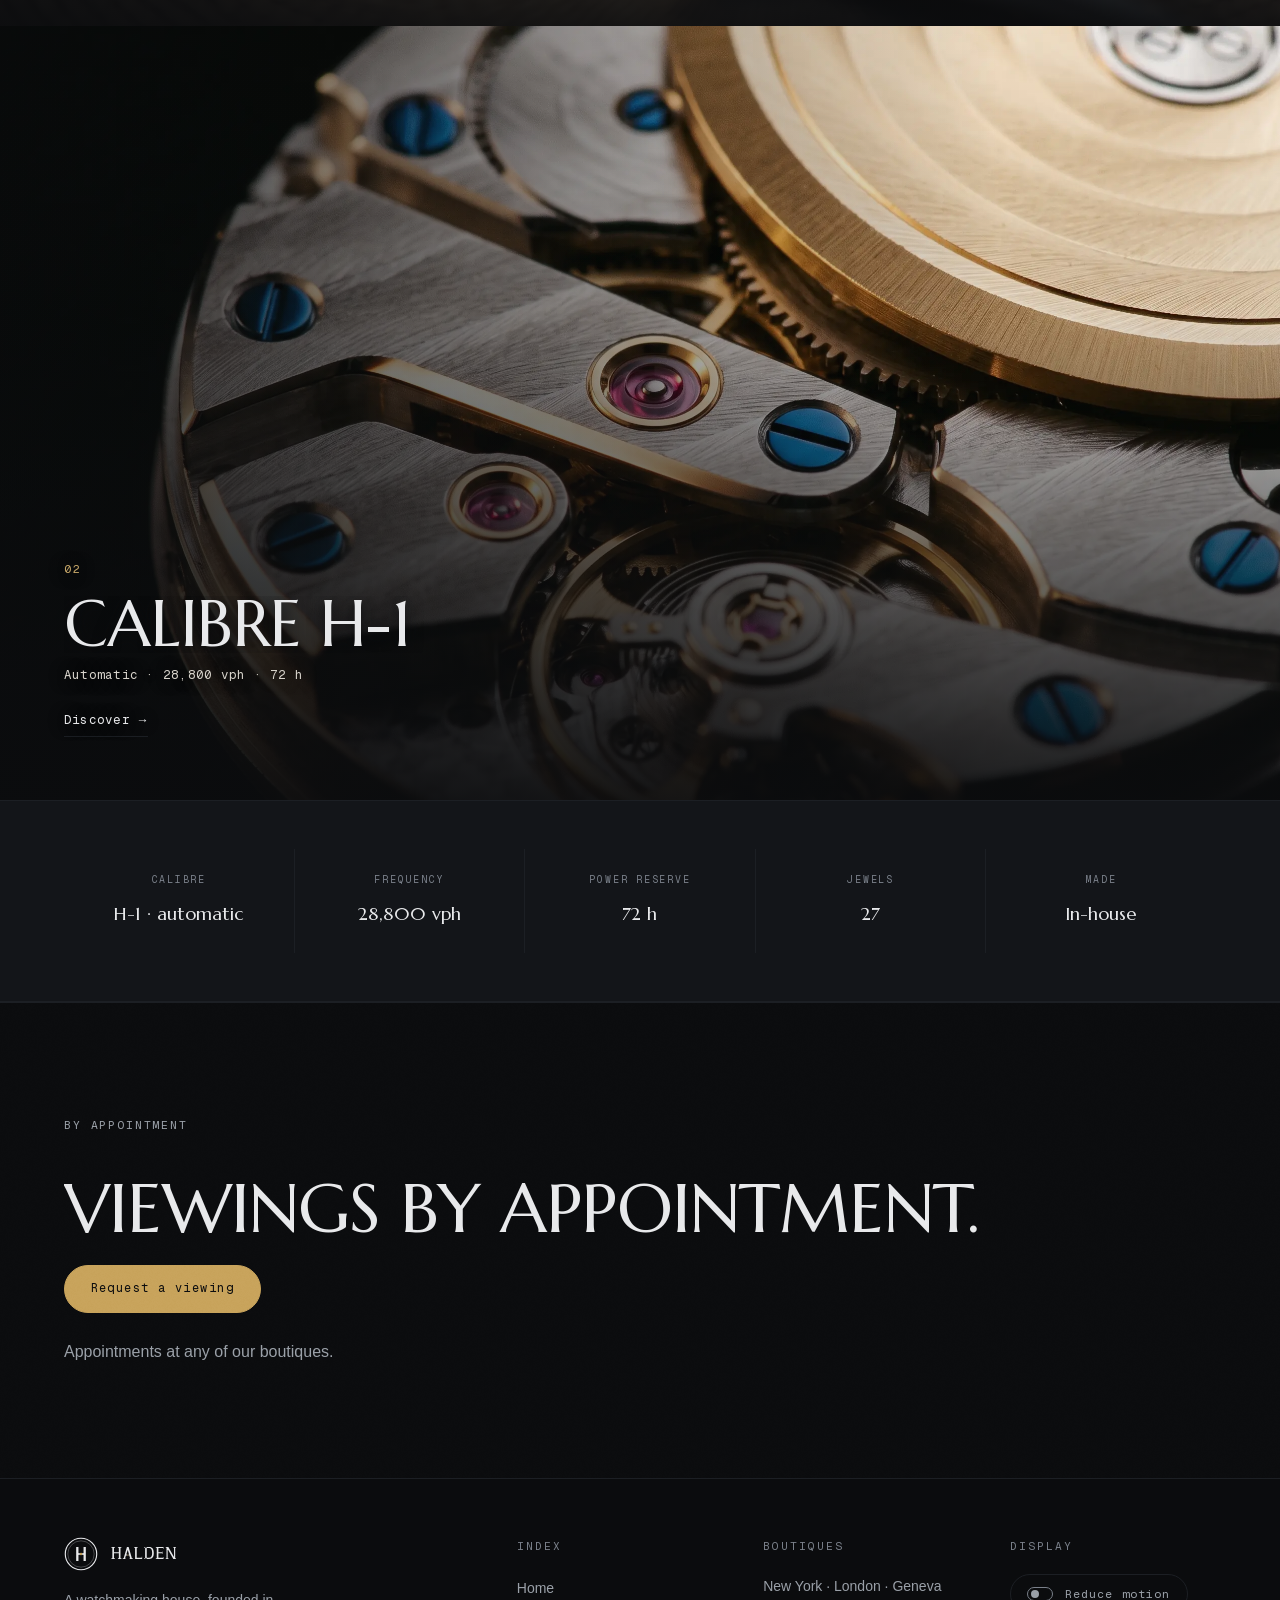
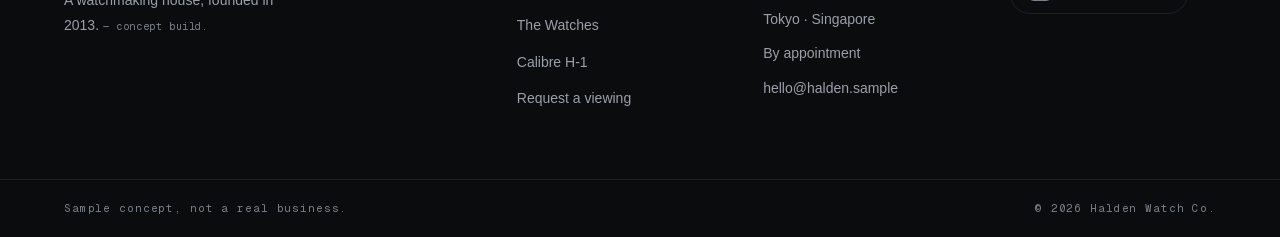
==== commit c3b8c6db: "Halden: weight on the second word, and momentum in the front page motion The second statement was th" ====
--- a/halden-watch/index.html
+++ b/halden-watch/index.html
@@ -211,7 +211,7 @@
      single static screen with the plates simply placed. -->
 <section class="scatter g-paper" data-pin aria-labelledby="scatter-t">
   <div class="scatter__stage" data-pin-stage>
-    <h2 class="scatter__word" id="scatter-t">In house</h2>
+    <h2 class="scatter__word" id="scatter-t">Luxury</h2>
     <div class="scatter__field">
         <figure class="scatter__p scatter__p--a" data-rise="0.00">
           <img src="assets/img/s13-no1-quarter.webp" alt="Halden No. 1 at three-quarters, the blue sunburst dial under a low light." width="900" height="900" loading="lazy">
--- a/halden-watch/assets/main.css
+++ b/halden-watch/assets/main.css
@@ -2027,3 +2027,44 @@
 html[data-motion="reduced"] .closer__stage{position:static;height:auto;padding-block:12vh;}
 html.no-js .closer__card,
 html[data-motion="reduced"] .closer__card{transform:none !important;}
+
+
+/* R105 (owner): a little more air above each step after the first, so "When
+   suits you" and "Where to write back" are not sitting on the block above them. */
+html.js .form--steps .step + .step{margin-top:clamp(2.2rem,4.5vw,3.6rem);}
+.form--steps .step:not(:first-of-type) legend{margin-top:.35rem;}
+
+
+/* ================= R106: the second word, with some weight to it ============
+   It was three things parked in a row on a black field — a small word, two small
+   cards either side, nothing touching and nothing with depth. The changes that
+   give it presence are the same ones that made the first statement work: the word
+   is big enough to own the screen, the plates OVERLAP it rather than politely
+   flanking it, and one passes in front of the letters while the other goes
+   behind. They arrive out of depth rather than sliding along a rail. */
+.closer__stage{perspective:1500px;}
+.closer__word{
+  font-size:clamp(5rem,26vw,26rem);
+  letter-spacing:-.035em;
+  color:var(--tx);
+  position:relative;z-index:2;
+}
+.closer__card{
+  width:clamp(13rem,25vw,25rem);
+  will-change:transform;
+}
+/* they sit ON the word, not beside it */
+.closer__card--l{left:4%;  z-index:3;}   /* in front of the letters */
+.closer__card--r{right:4%; z-index:1;}   /* behind them */
+.closer__fig{
+  box-shadow:0 40px 90px rgba(0,0,0,.55);
+  border-color:rgba(233,231,226,.14);
+}
+.closer__meta b{font-size:1.1rem;}
+
+@media (max-width:900px){
+  .closer__word{font-size:clamp(4rem,30vw,12rem);}
+  .closer__card{width:42vw;}
+  .closer__card--l{left:1%;}
+  .closer__card--r{right:1%;}
+}
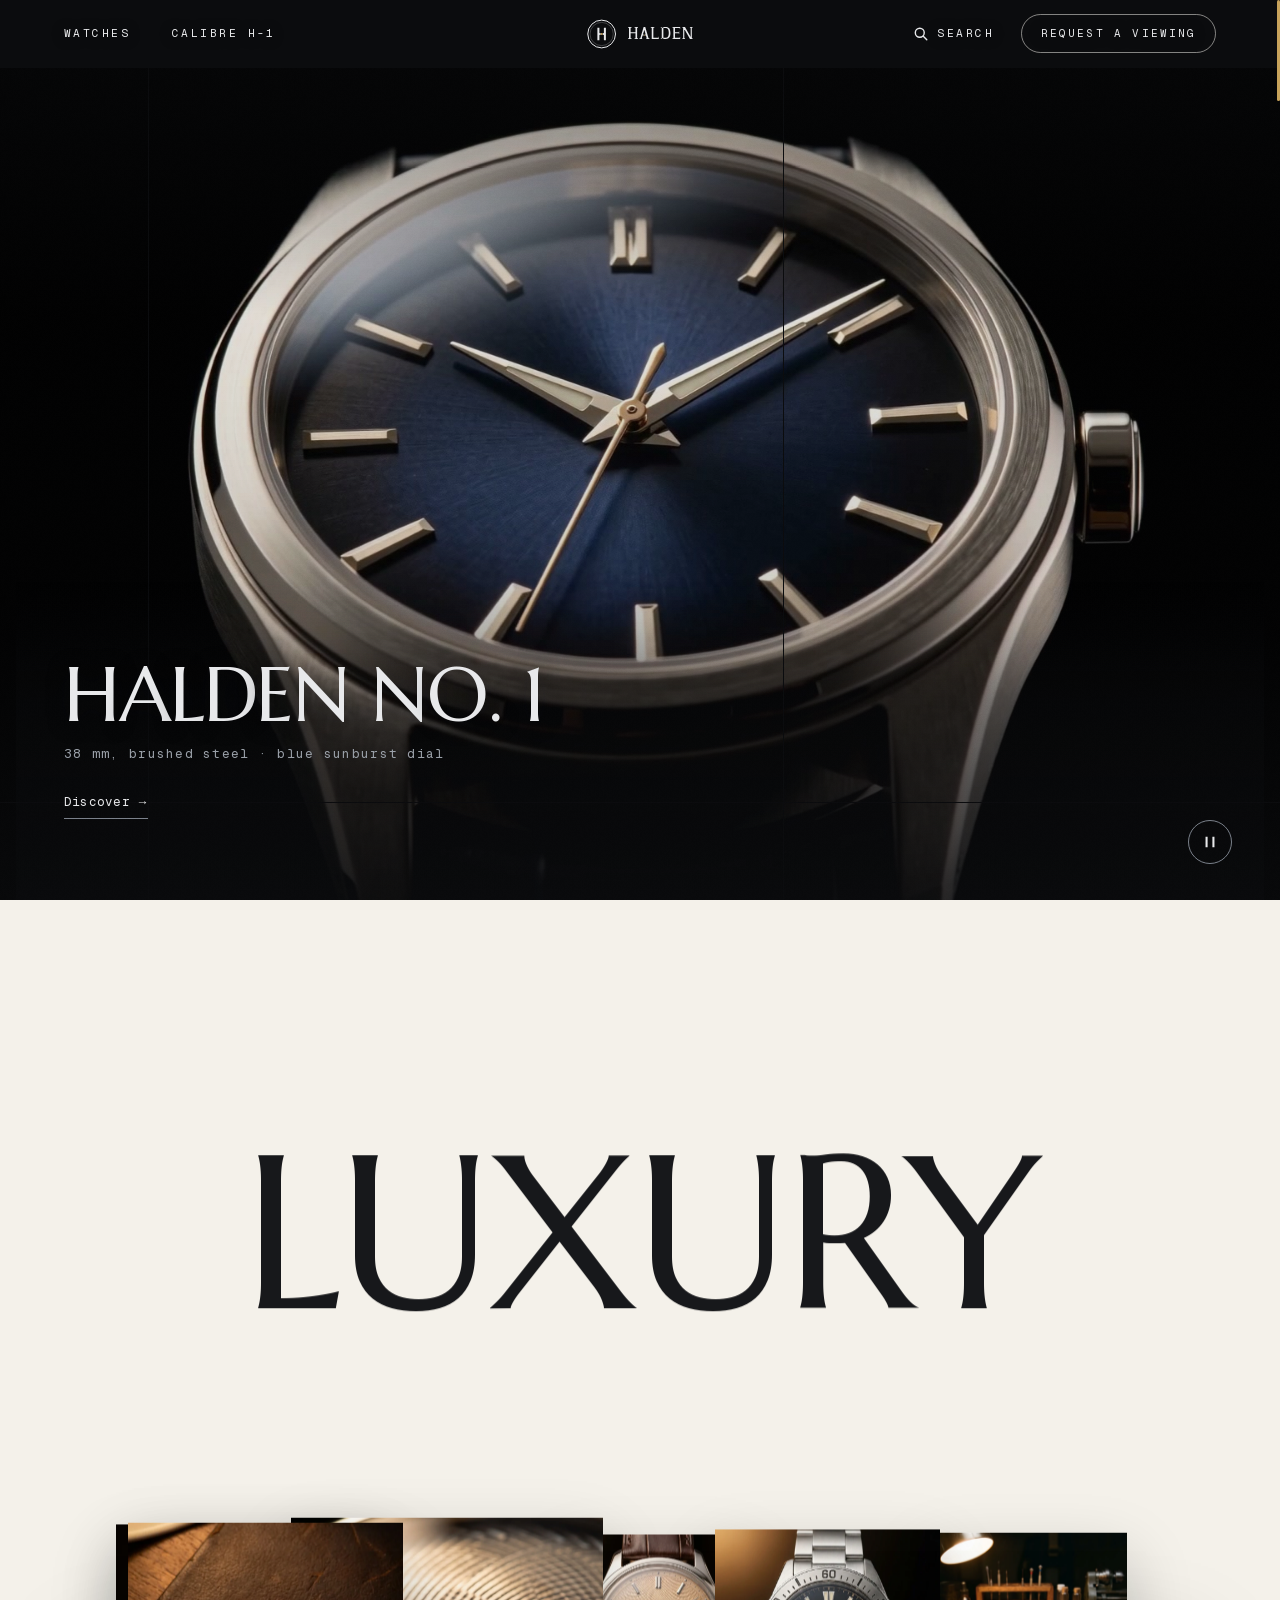
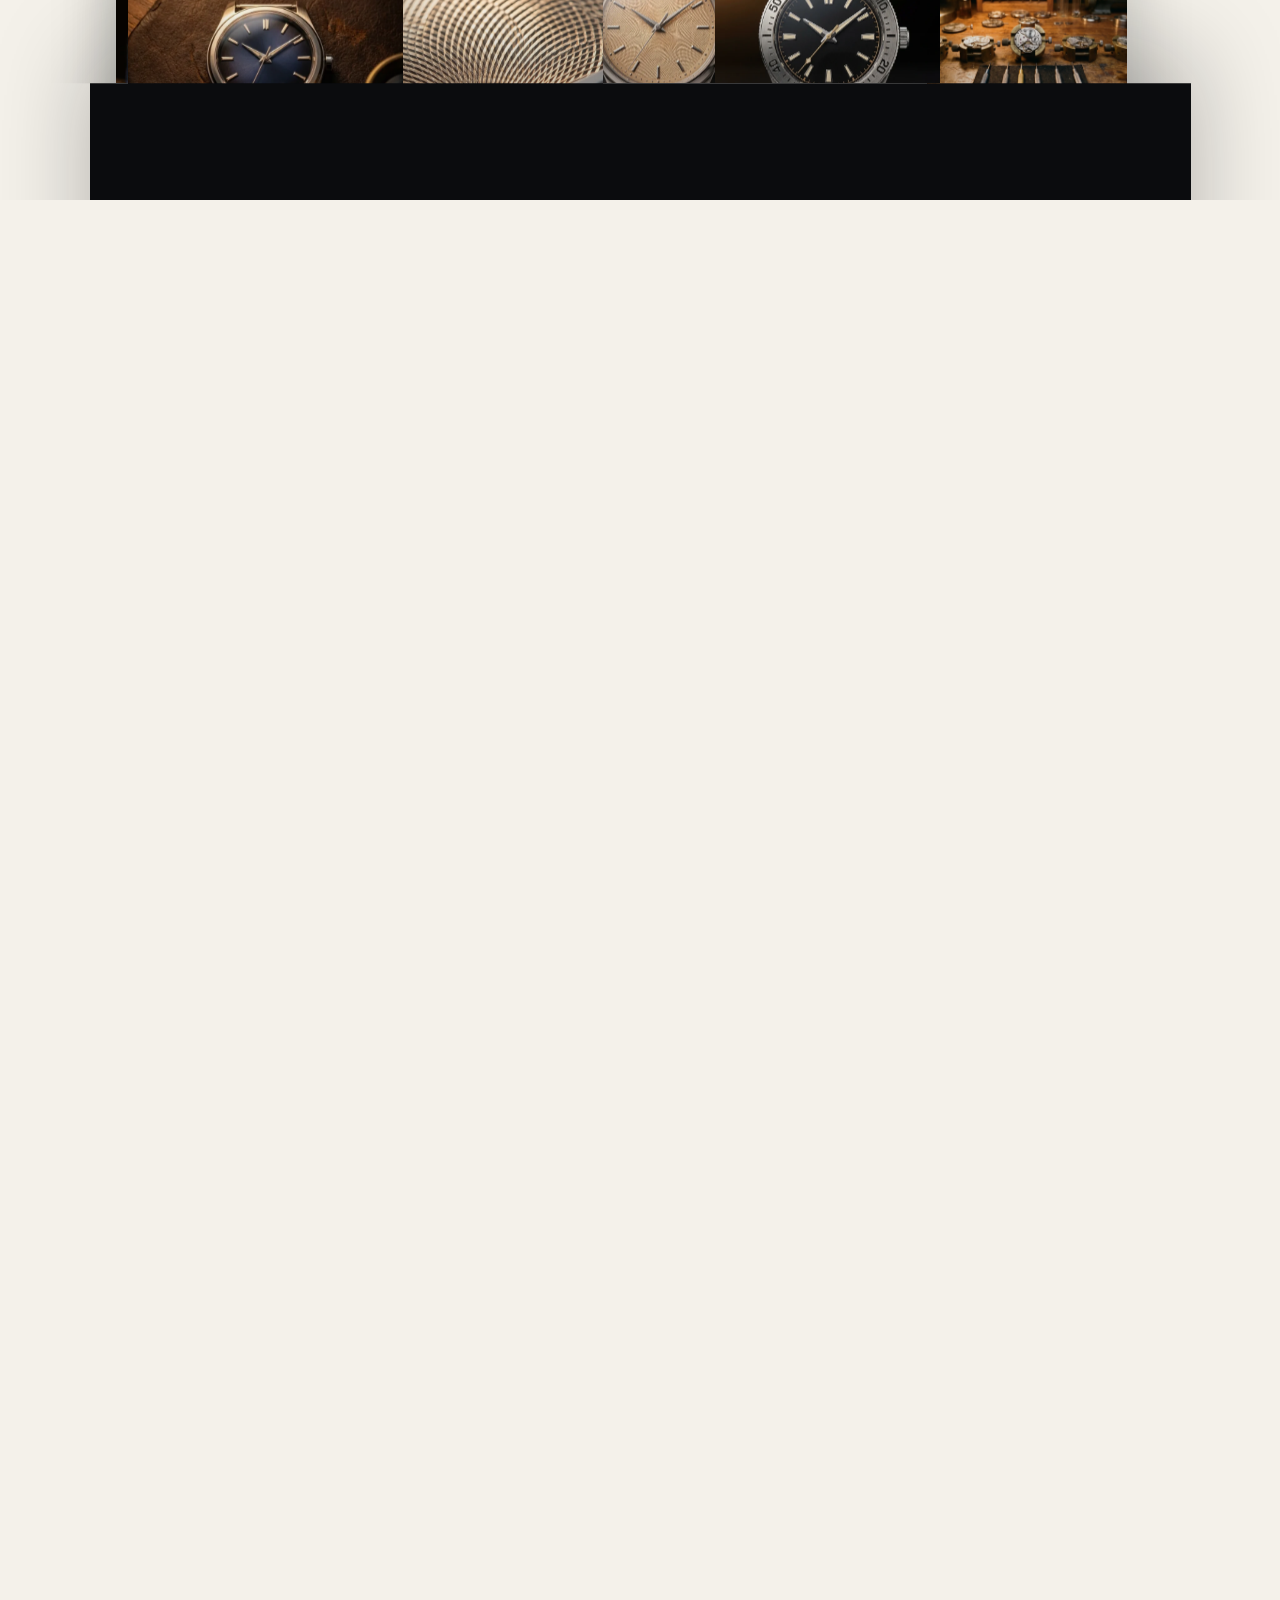
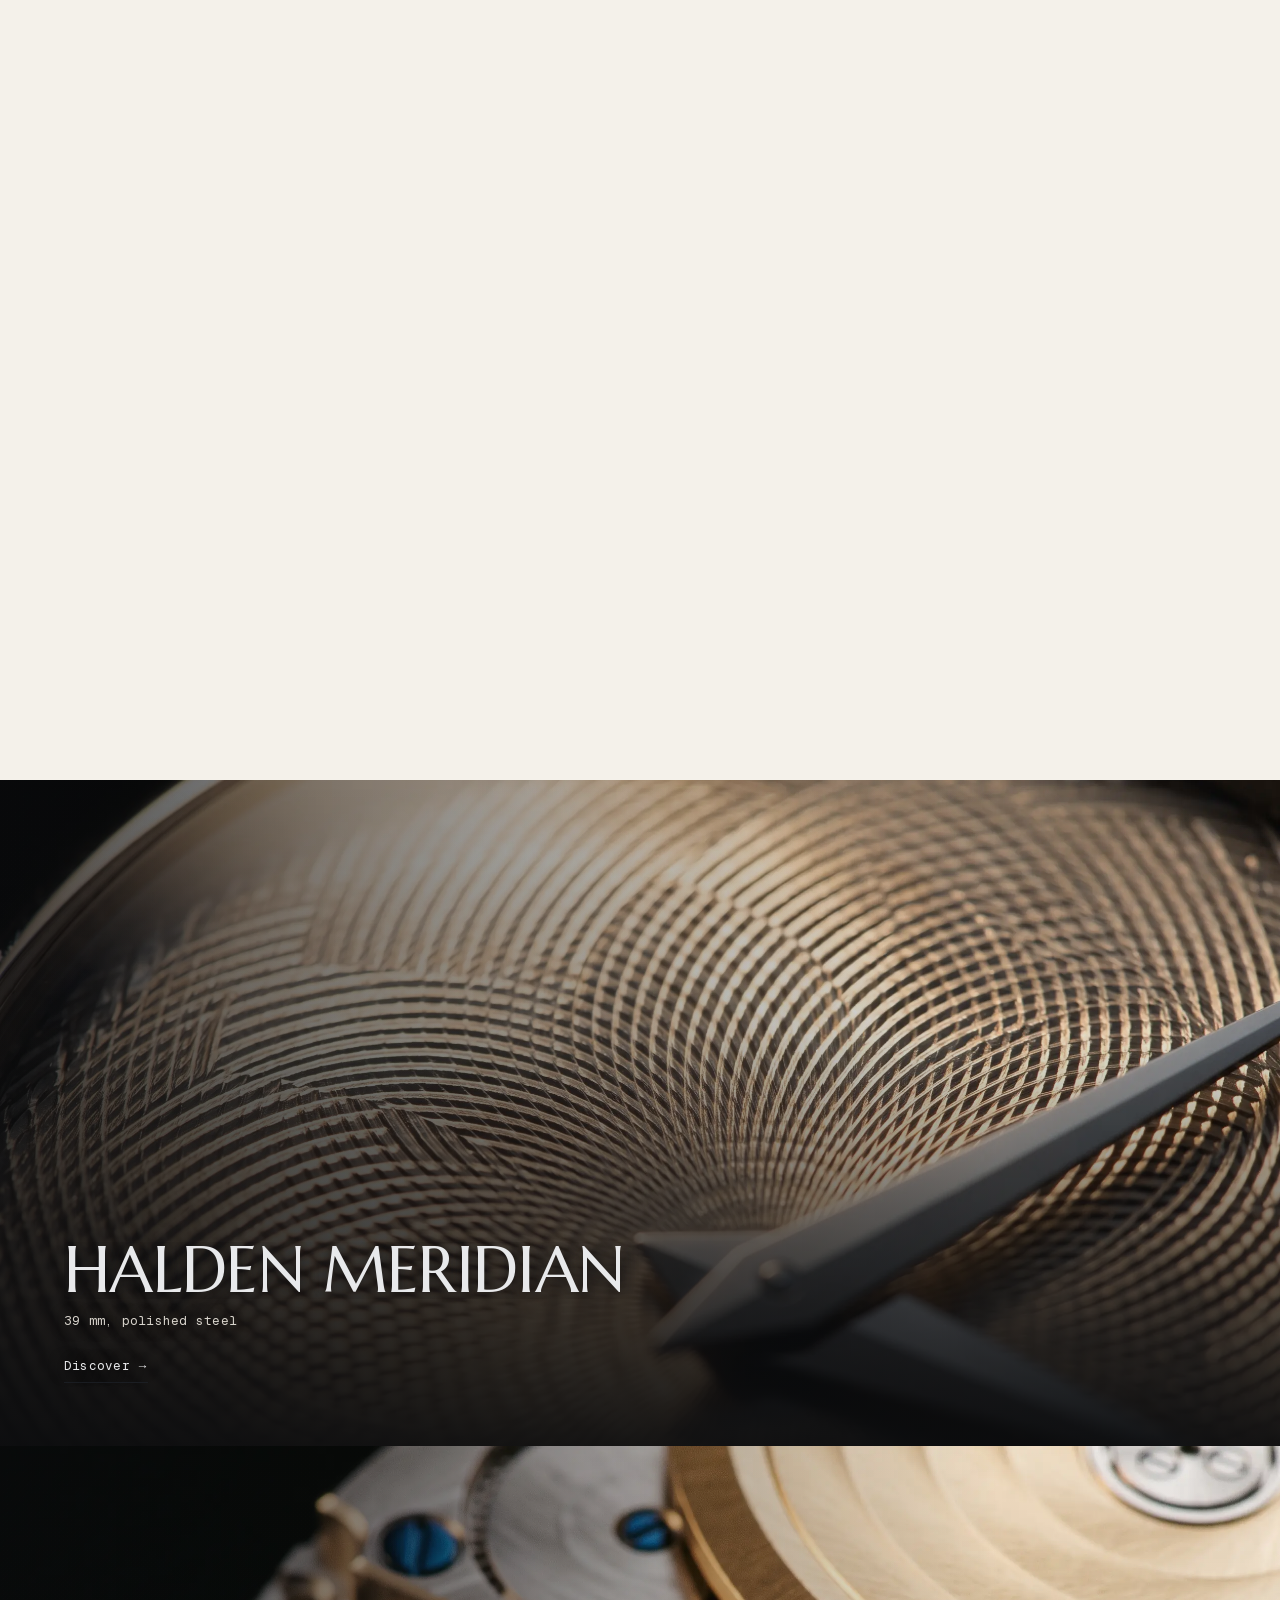
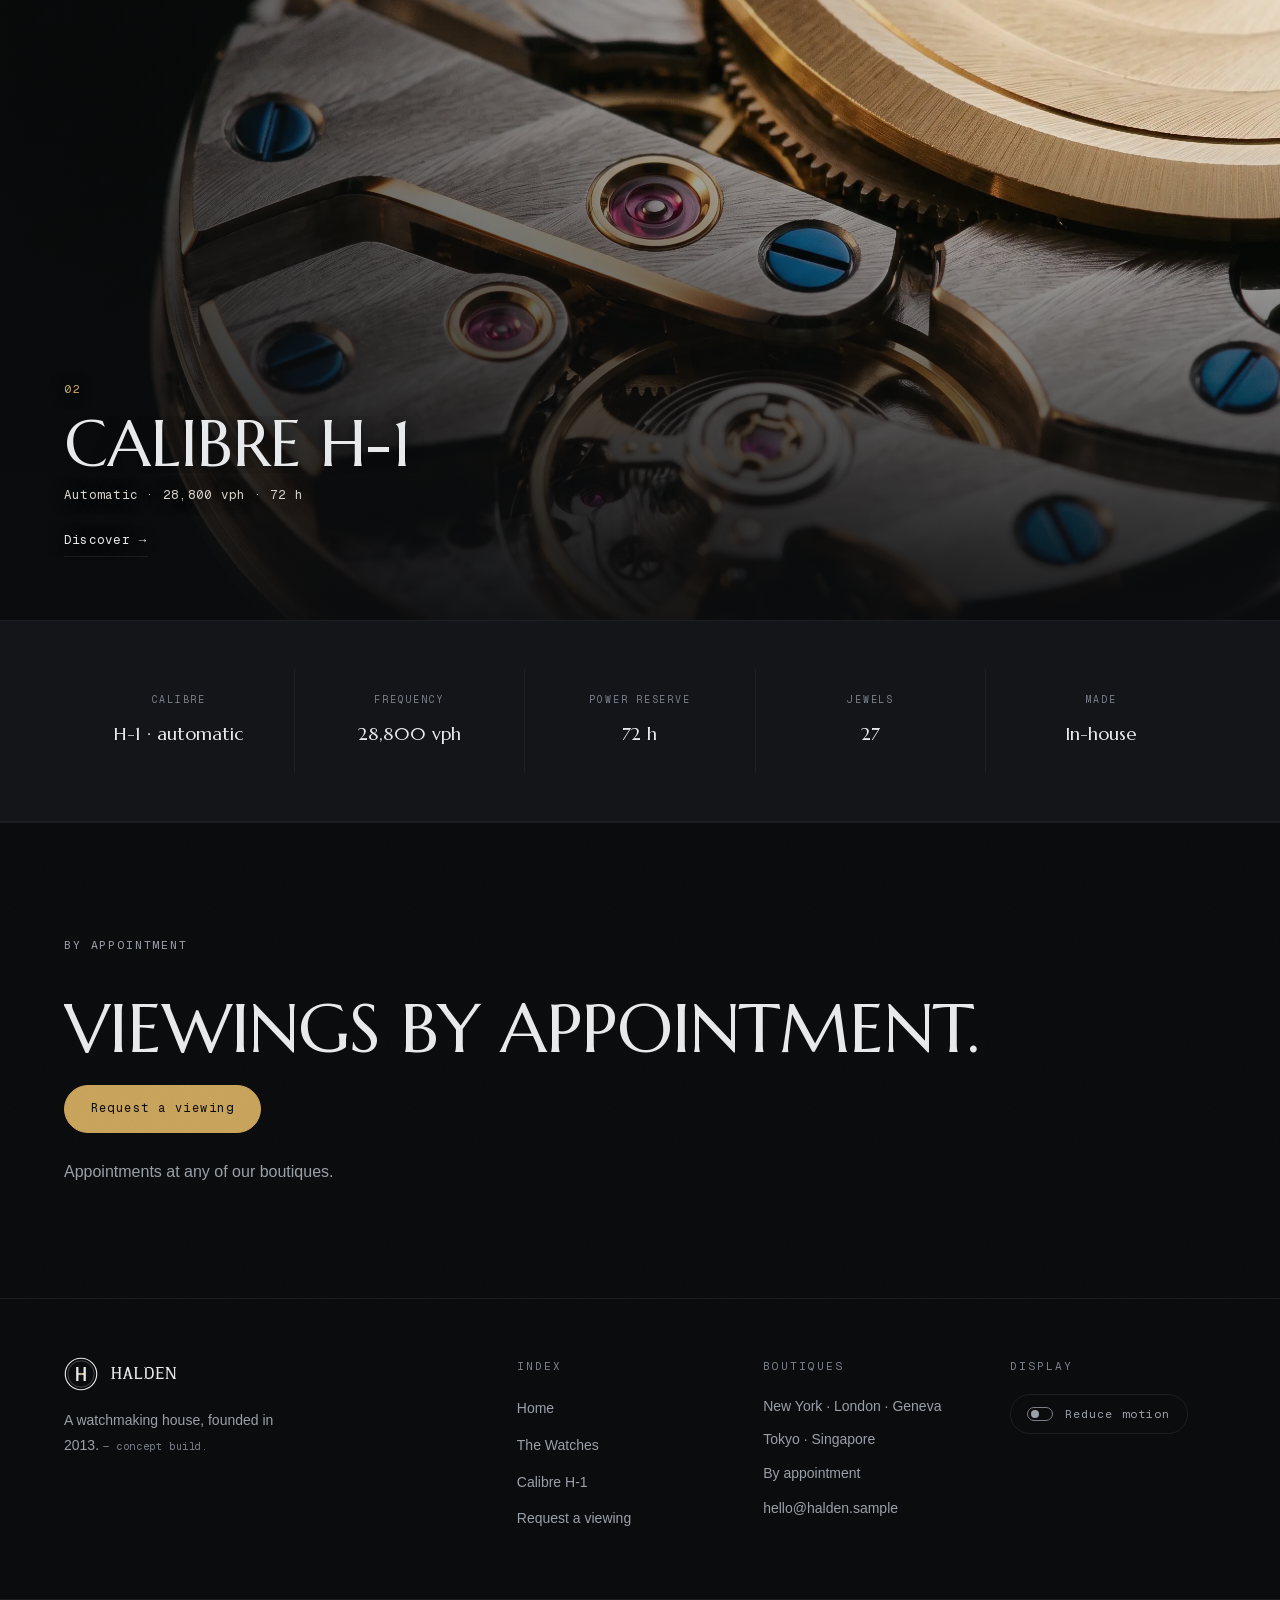
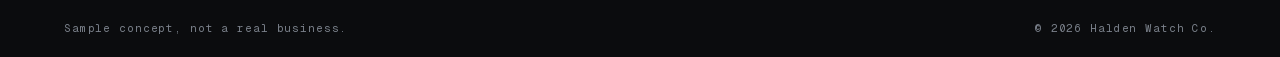
==== commit 4bc1cdb4: "Halden: NEW pushes LUXURY up; last plate crosses from the left Owner: "the luxury doesnt move until " ====
--- a/halden-watch/index.html
+++ b/halden-watch/index.html
@@ -209,8 +209,9 @@
      scroll so they arrive one after another rather than as a sheet. The page only
      moves on once they have passed. Without JS, or under reduced motion, it is a
      single static screen with the plates simply placed. -->
-<section class="scatter g-paper" data-pin aria-labelledby="scatter-t">
-  <div class="scatter__stage" data-pin-stage>
+<section class="stack g-paper" data-stack aria-labelledby="scatter-t">
+ <div class="stack__pin">
+  <div class="scatter__stage" data-stack-under>
     <h2 class="scatter__word" id="scatter-t">Luxury</h2>
     <div class="scatter__field">
         <figure class="scatter__p scatter__p--a" data-rise="0.00">
@@ -233,15 +234,19 @@
         </figure>
     </div>
   </div>
-</section>
-
-<!-- ============ NEW — the word holds, two watches close in from the sides ===
-     R103 (owner): after the statement the page settles on one word, and the two
-     watches come in from either side to meet it. It pins for that, then releases
-     and carries on. Each watch is a link to its own page. Without JS, or under
-     reduced motion, the pair simply sit either side of the word. -->
-<section class="closer" data-close aria-labelledby="closer-t">
-  <div class="closer__stage">
+
+  <!-- ============ NEW — the panel that pushes ============================
+       R110 (owner): "the luxury doesnt move until the square with the new
+       watches hits the bottom ... the luxury gets pushed up by the new watches
+       square". So NEW is no longer a section that scrolls over the top of the
+       statement — it is a panel inside the same pinned stage. It rises from
+       below the fold and the statement is translated up by exactly the amount
+       the panel has risen, so the two edges stay glued and the panel physically
+       carries the word off the top. It is inset left and right so the cream page
+       still shows down both sides as it climbs. The two watches then close in
+       from the sides, after the push has finished. -->
+  <div class="closer__panel" data-stack-over>
+   <section class="closer__stage" aria-labelledby="closer-t">
     <h2 class="closer__word" id="closer-t">New</h2>
     <a class="closer__card closer__card--l" href="collection.html#tide" data-close-l>
       <figure class="closer__fig"><img src="assets/img/s15-tide-front.webp" alt="Halden Tide, straight on: black dial, brushed steel case." width="720" height="965" loading="lazy"></figure>
@@ -251,7 +256,9 @@
       <figure class="closer__fig"><img src="assets/img/s16-crossing-front.webp" alt="Halden Crossing, straight on: navy dial, polished steel case." width="720" height="965" loading="lazy"></figure>
       <span class="closer__meta"><b>Halden Crossing</b><i>39 mm, polished steel</i></span>
     </a>
-  </div>
+   </section>
+  </div>
+ </div>
 </section>
 
 
--- a/halden-watch/assets/main.css
+++ b/halden-watch/assets/main.css
@@ -2068,3 +2068,118 @@
   .closer__card--l{left:1%;}
   .closer__card--r{right:1%;}
 }
+
+
+/* ================= R110: LUXURY -> NEW, one pinned stack =================
+   Owner: "the luxury doesnt move until the square with the new watches hits the
+   bottom so its like you scroll past the luxury and the luxury gets pushed up by
+   the new watches square". Previously these were two independent pinned
+   sections and NEW simply scrolled over the top of LUXURY. They are now two
+   layers of ONE sticky stage, driven off one scroll progress:
+
+     phase A  the plates climb through LUXURY. The word does not move.
+     phase B  the NEW panel rises from below the fold. The word is translated up
+              by exactly the panel's incursion, so the panel's top edge and the
+              word's stage stay glued — a real push, not a crossfade.
+     phase C  the two watches close in from the sides, after the push lands.
+
+   The panel is inset left and right so the cream page shows down both sides as
+   it climbs (owner: "a square with the cream page still on the left and right").
+   Section height carries all three phases: 300vh of plates + 100vh of push +
+   120vh of hold. */
+.stack{position:relative;height:520vh;padding:0;overflow-x:clip;}
+.stack__pin{
+  position:sticky;top:0;
+  height:100vh;height:100dvh;
+  overflow:hidden;
+}
+/* both layers fill the pinned stage; the JS moves them as a rigid pair */
+.stack .scatter__stage{
+  position:absolute;inset:0;height:auto;
+  display:flex;align-items:center;justify-content:center;
+  background:var(--paper,transparent);
+  will-change:transform;
+}
+/* the panel sits inside .stack.g-paper, which re-points --bg at the cream. The
+   panel is the INK ground, so it re-establishes the ink tokens for its subtree
+   (same set as .g-ink) rather than inheriting the paper cut. */
+.closer__panel{
+  --bg:var(--ink); --bg-raised:var(--ink-raised); --line:var(--graphite);
+  --tx:var(--platinum); --tx2:var(--steel); --tx3:var(--steel-dim);
+  --accent:var(--champagne);
+  position:absolute;top:0;bottom:0;left:var(--panel-inset);right:var(--panel-inset);
+  background:var(--bg);color:var(--tx);
+  box-shadow:0 -30px 90px rgba(11,12,14,.28);
+  /* the clip lives HERE, not on .closer__stage: the stage carries
+     perspective:1500px and the cards are transformed in 3D inside it, and a
+     descendant in a 3D rendering context is not reliably clipped by that same
+     element's overflow. The panel is a plain 2D box, so it clips. Without this
+     the cards sit in the cream margins either side of the panel before they
+     close in. */
+  overflow:hidden;
+  transform:translate3d(0,100%,0);
+  will-change:transform;
+}
+:root{--panel-inset:7vw;}
+.closer__panel .closer__stage{
+  position:absolute;inset:0;height:auto;
+  display:flex;align-items:center;justify-content:center;
+  overflow:hidden;
+}
+/* The cards are positioned against the PANEL, which is narrower than the page,
+   so the old full-viewport 8% put them much further in. The word and the pair
+   cannot both fit across the panel (800 + 720 > 1238 at 1440) — they are MEANT
+   to layer, the way the reference does. The number that matters is how much:
+   at 17vw the cards buried 215px of an 800px word, which ate the whole N and
+   read as broken rather than layered. Trimming the word to 14vw and pushing the
+   pair out to 3.2% leaves a ~110px overlap each side, so N and W are crossed by
+   the cards but the word still reads. */
+/* The card widths were tuned against a full-viewport stage; inside a panel that
+   is ~86% of the page they have to be panel-relative or they swell past the
+   word (at 900px they were 378px against a 253px word and buried all but 21px
+   of it). 33% of the panel holds a steady ~11-14% overlap on each side of the
+   word at every width — the pair layer over the N and the W, and NEW still
+   reads. The word keeps its full 17vw statement scale. */
+.closer__panel .closer__word{font-size:clamp(3rem,17vw,17rem);}
+.closer__panel .closer__card{width:33%;}
+.closer__panel .closer__card--l{left:2.5%;}
+.closer__panel .closer__card--r{right:2.5%;}
+
+@media (max-width:900px){
+  .stack{height:470vh;}
+  :root{--panel-inset:4vw;}
+}
+@media (max-width:760px){
+  .closer__panel .closer__card--l{left:4%;}
+  .closer__panel .closer__card--r{right:4%;}
+}
+
+/* R110 (owner): "that very last image that comes across the luxury word please
+   make it come across the left side". Plate --d has the last data-rise (0.56),
+   so it is the one that closes the run; it moves from the right edge to the
+   left. It cannot collide with --f (right 26%, runs 0.44-0.66, the only plate
+   sharing the screen with it). */
+.scatter__p--d{left:9%;right:auto;}
+@media (max-width:900px){
+  .scatter__p--d{left:3%;right:auto;width:32%;}
+}
+
+/* no pin without JS or under reduced motion: the stack becomes two ordinary
+   screens, the panel sits in flow, nothing is transformed off the page */
+html.no-js .stack,
+html[data-motion="reduced"] .stack{height:auto;}
+html.no-js .stack__pin,
+html[data-motion="reduced"] .stack__pin{position:static;height:auto;overflow:visible;}
+html.no-js .stack .scatter__stage,
+html[data-motion="reduced"] .stack .scatter__stage{position:static;height:auto;
+  padding-block:14vh;transform:none !important;flex-direction:column;}
+/* the plates are absolutely placed for the run (left:9%, right:11% ...). In the
+   static fallback they become relative, and those offsets would still shove two
+   of them past the edge — clear them so the row simply centres. */
+html.no-js .stack .scatter__p,
+html[data-motion="reduced"] .stack .scatter__p{left:auto;right:auto;}
+html.no-js .closer__panel,
+html[data-motion="reduced"] .closer__panel{position:static;left:auto;right:auto;
+  transform:none !important;box-shadow:none;padding-block:12vh;}
+html.no-js .closer__panel .closer__stage,
+html[data-motion="reduced"] .closer__panel .closer__stage{position:static;height:auto;}
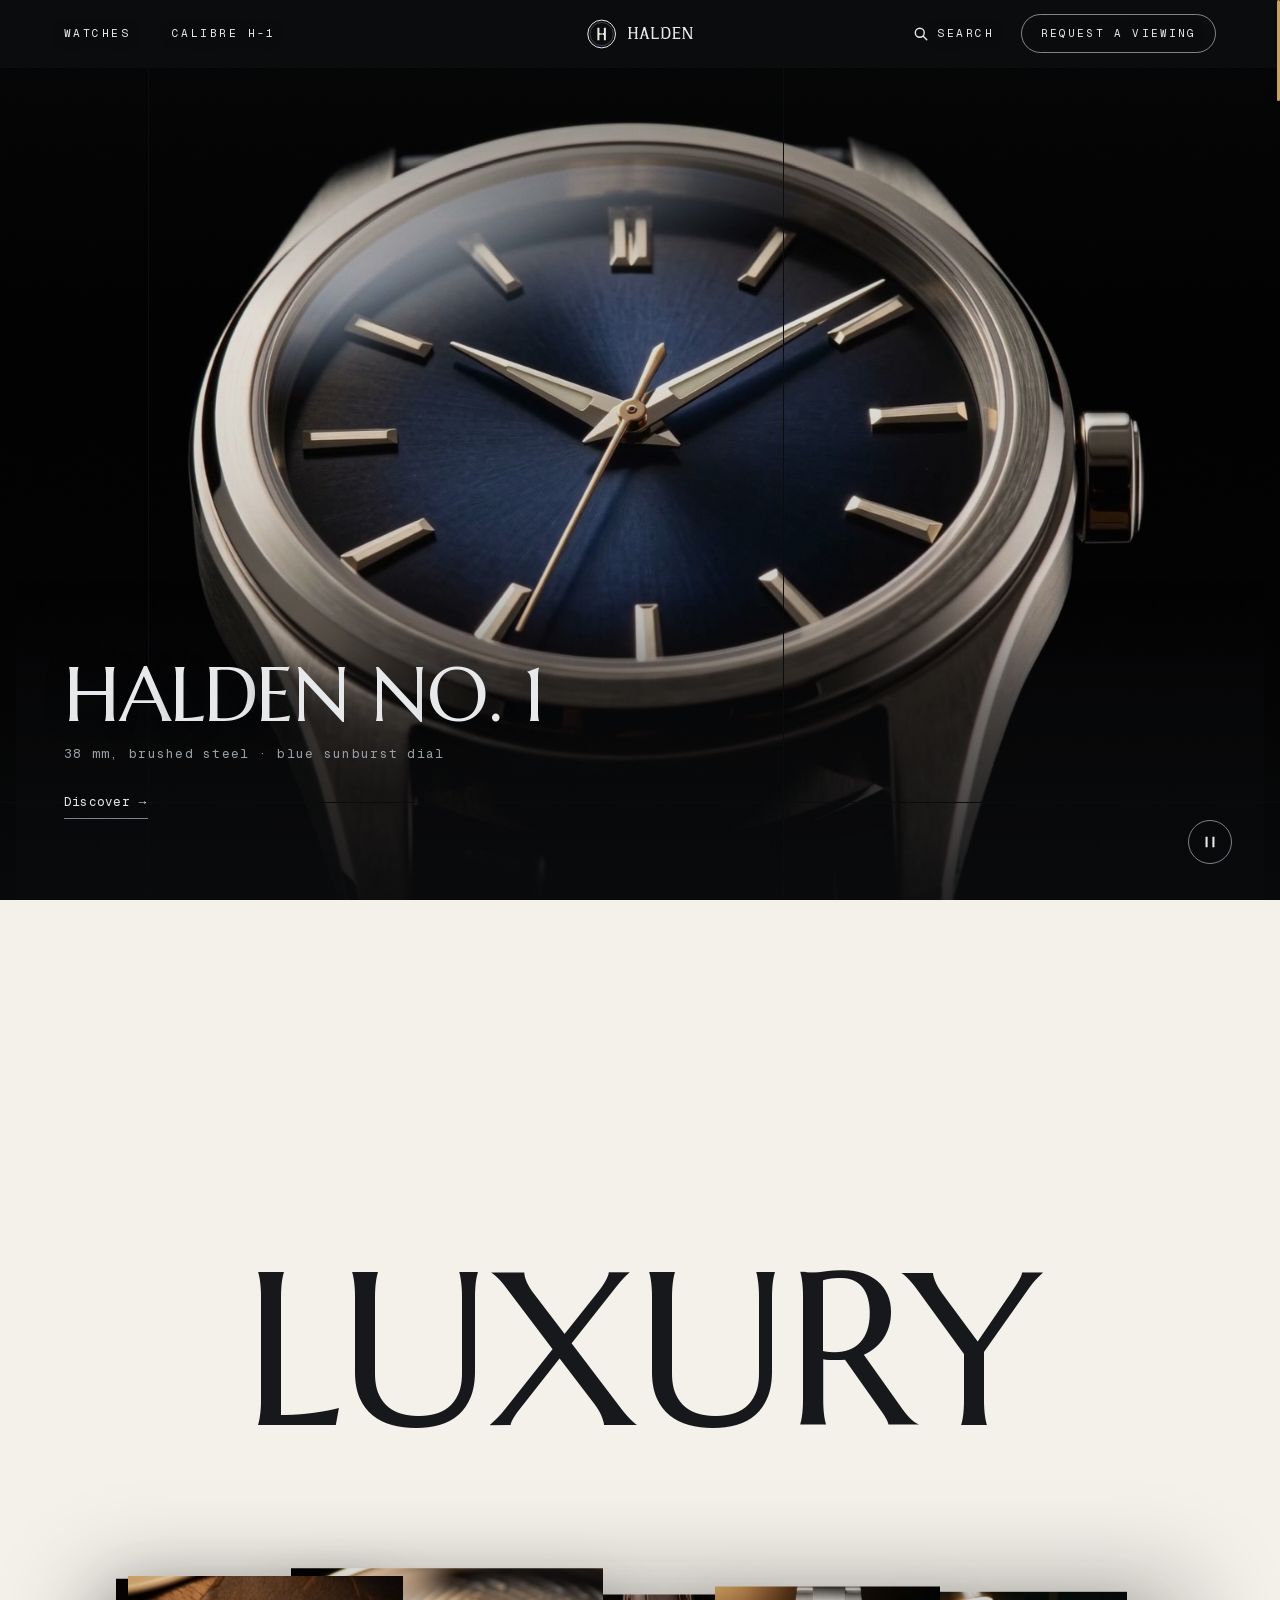
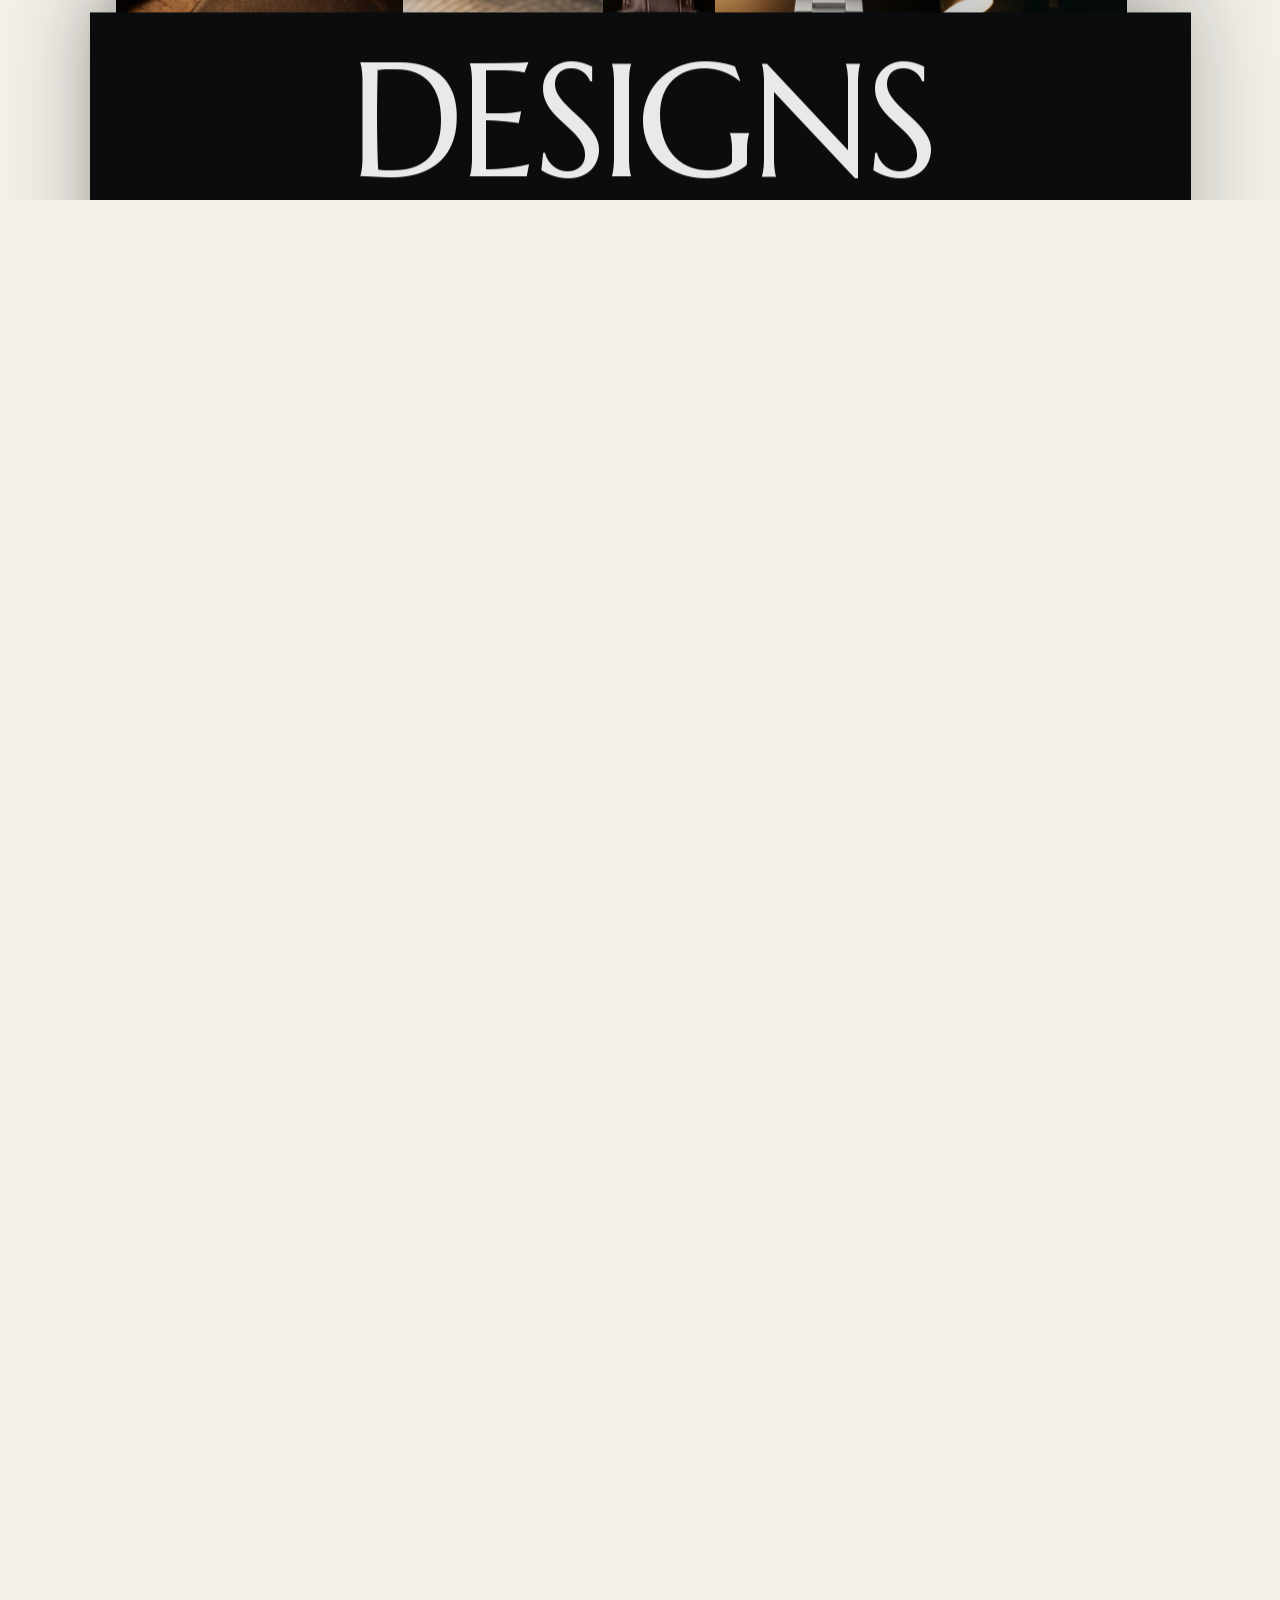
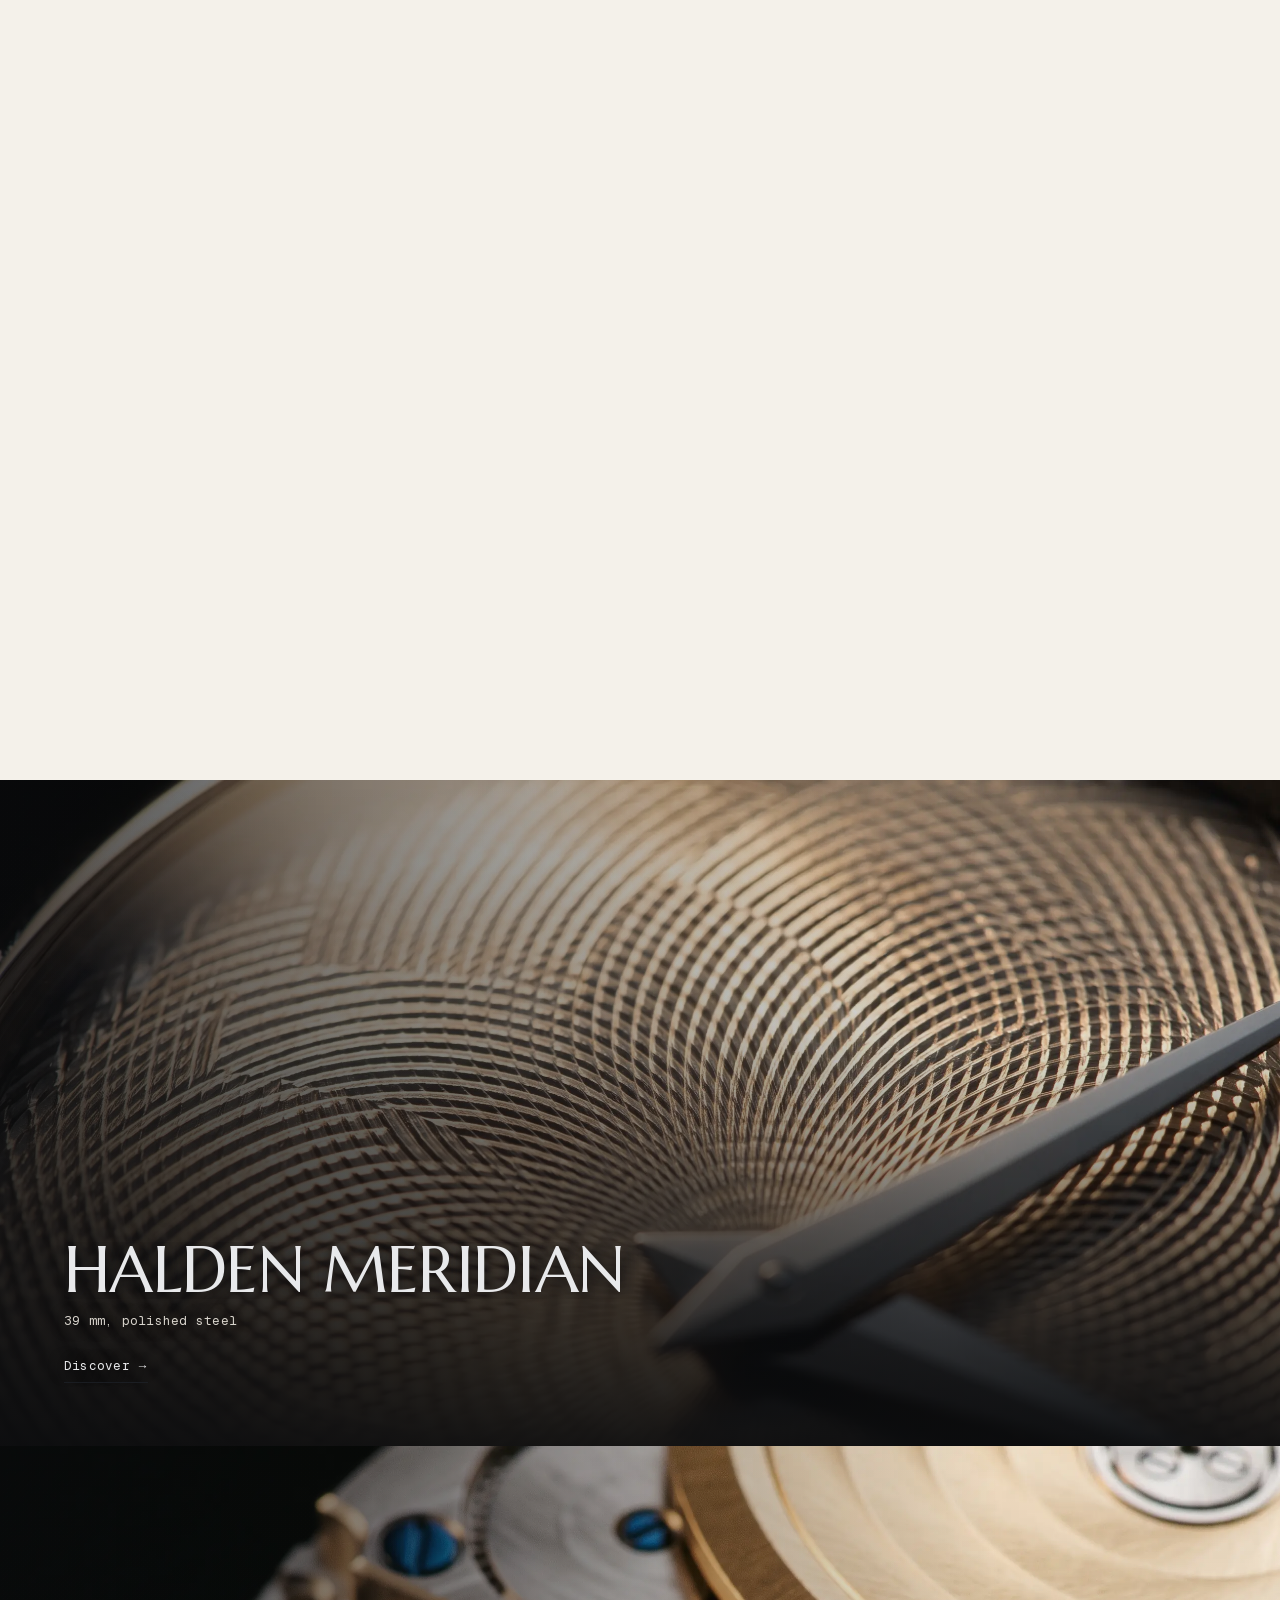
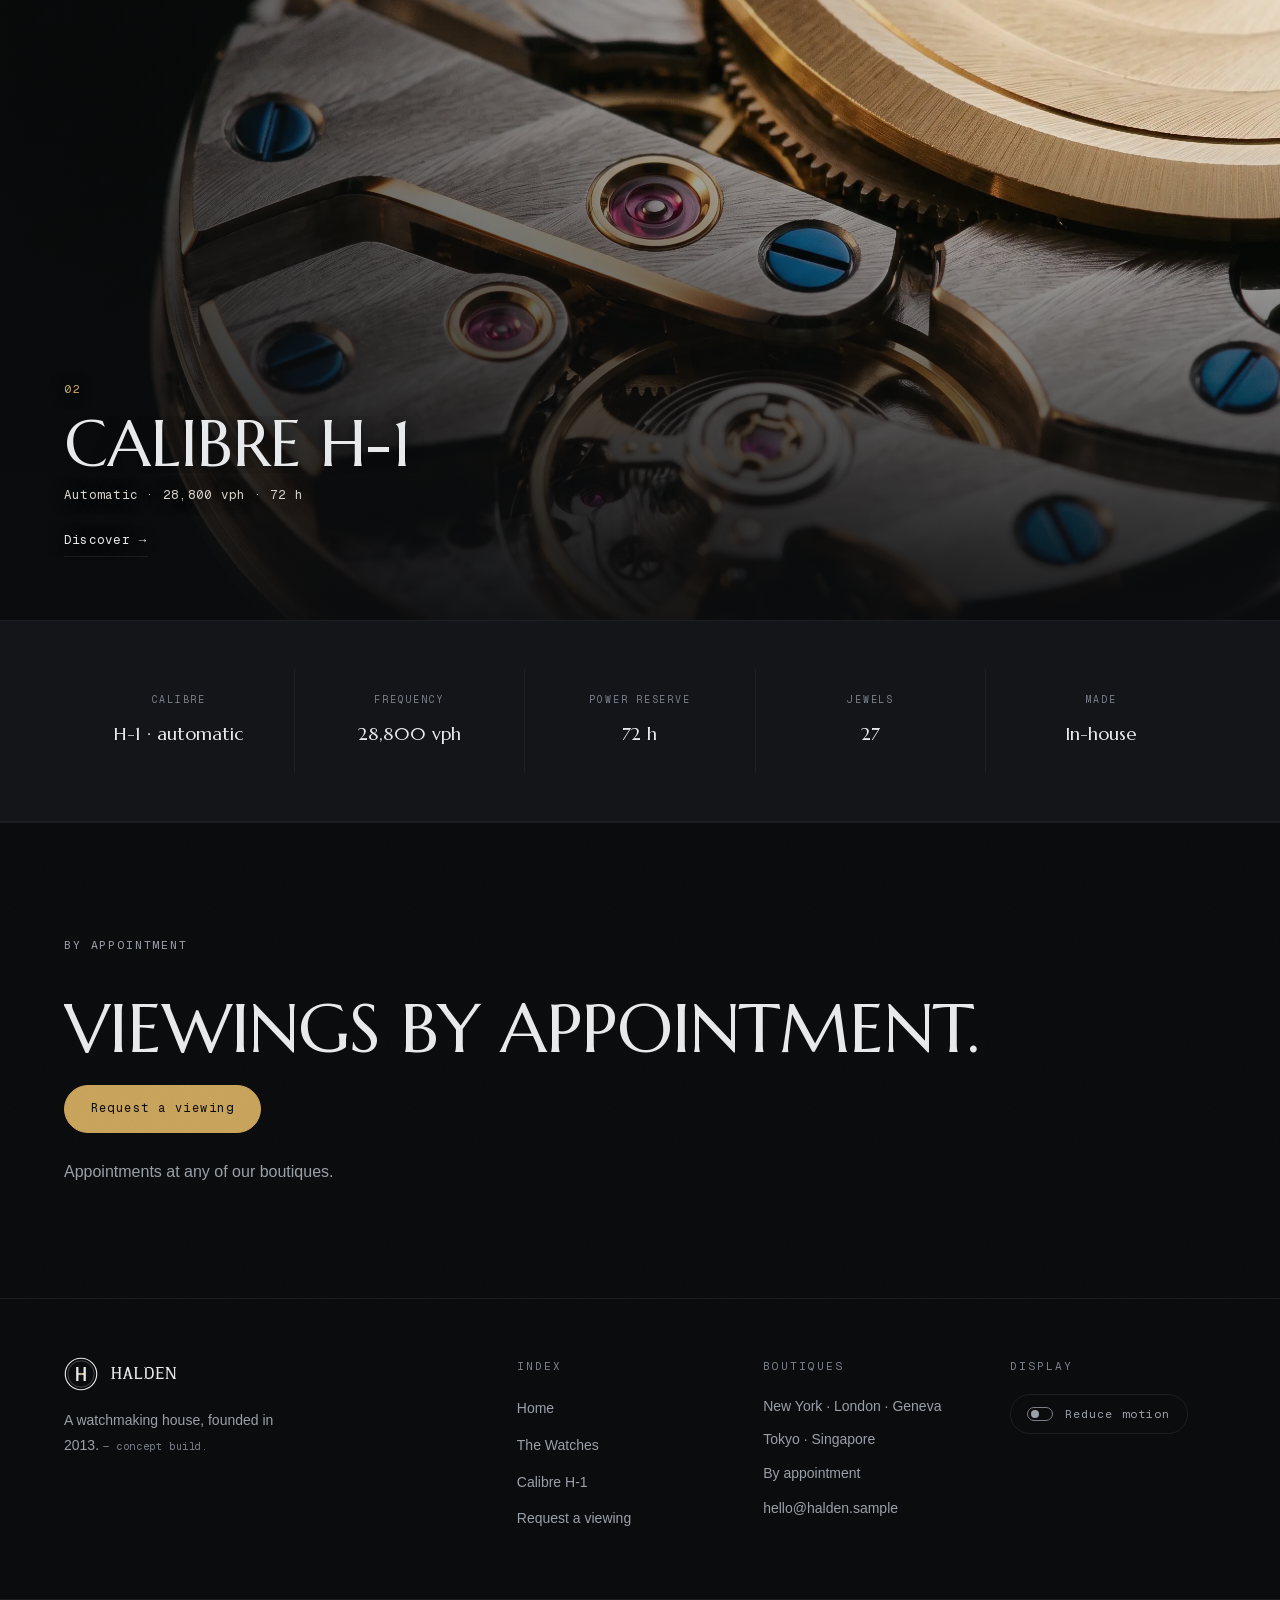
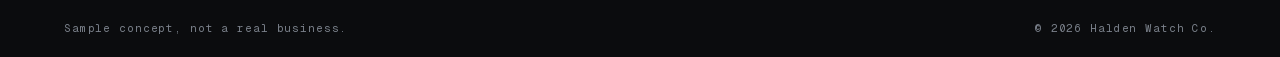
==== commit ec61f581: "Hale: a slower opening clip. Halden: LUXURY DESIGNS reads across the push. HALE — owner asked for "a" ====
--- a/halden-watch/index.html
+++ b/halden-watch/index.html
@@ -235,7 +235,7 @@
     </div>
   </div>
 
-  <!-- ============ NEW — the panel that pushes ============================
+  <!-- ============ DESIGNS — the panel that pushes =======================
        R110 (owner): "the luxury doesnt move until the square with the new
        watches hits the bottom ... the luxury gets pushed up by the new watches
        square". So NEW is no longer a section that scrolls over the top of the
@@ -247,7 +247,7 @@
        from the sides, after the push has finished. -->
   <div class="closer__panel" data-stack-over>
    <section class="closer__stage" aria-labelledby="closer-t">
-    <h2 class="closer__word" id="closer-t">New</h2>
+    <h2 class="closer__word" id="closer-t">Designs</h2>
     <a class="closer__card closer__card--l" href="collection.html#tide" data-close-l>
       <figure class="closer__fig"><img src="assets/img/s15-tide-front.webp" alt="Halden Tide, straight on: black dial, brushed steel case." width="720" height="965" loading="lazy"></figure>
       <span class="closer__meta"><b>Halden Tide</b><i>40 mm, brushed steel</i></span>
--- a/halden-watch/assets/main.css
+++ b/halden-watch/assets/main.css
@@ -2134,16 +2134,30 @@
    read as broken rather than layered. Trimming the word to 14vw and pushing the
    pair out to 3.2% leaves a ~110px overlap each side, so N and W are crossed by
    the cards but the word still reads. */
-/* The card widths were tuned against a full-viewport stage; inside a panel that
-   is ~86% of the page they have to be panel-relative or they swell past the
-   word (at 900px they were 378px against a 253px word and buried all but 21px
-   of it). 33% of the panel holds a steady ~11-14% overlap on each side of the
-   word at every width — the pair layer over the N and the W, and NEW still
-   reads. The word keeps its full 17vw statement scale. */
-.closer__panel .closer__word{font-size:clamp(3rem,17vw,17rem);}
+/* R111 (owner): the pair no longer flank the word, they travel OVER it and the
+   word fades out beneath them — so they rest centred, as a pair, covering the
+   span DESIGNS occupied. 33% each with a 4% gutter puts them at 15-48% and
+   52-85% of the panel. Card widths must stay panel-relative: tuned against the
+   old full-viewport stage they swelled to 378px against a 253px word at 900px
+   and buried all but 21px of it.
+   The word is DESIGNS now, not NEW — seven letters instead of three — so the
+   statement scale comes down from 17vw to 13vw to keep it inside the panel at
+   every width.
+
+   R111 (owner): "make designs be at the top of the box so then the luxury still
+   shows". DESIGNS is pinned to the TOP of the panel rather than centred in it,
+   so at the contact moment — panel top exactly on LUXURY's last inked row —
+   the two words sit one above the other and the page reads LUXURY DESIGNS
+   across the seam. It stays behind the cards (z-index 1 against their 3), so
+   they still cross over it as it fades. */
+.closer__panel .closer__word{
+  font-size:clamp(2.2rem,13vw,13rem);
+  position:absolute;top:clamp(1.2rem,4.5vh,4rem);left:0;right:0;
+  margin:0;z-index:1;
+}
 .closer__panel .closer__card{width:33%;}
-.closer__panel .closer__card--l{left:2.5%;}
-.closer__panel .closer__card--r{right:2.5%;}
+.closer__panel .closer__card--l{left:15%;}
+.closer__panel .closer__card--r{right:15%;}
 
 @media (max-width:900px){
   .stack{height:470vh;}
@@ -2183,3 +2197,11 @@
   transform:none !important;box-shadow:none;padding-block:12vh;}
 html.no-js .closer__panel .closer__stage,
 html[data-motion="reduced"] .closer__panel .closer__stage{position:static;height:auto;}
+/* The driver fades DESIGNS out with an inline opacity as the watches cross it.
+   The footer's "Reduce motion" toggle flips state WITHOUT reloading, so a reader
+   who scrolls past the section and then turns motion off would be left with that
+   inline opacity:0 stuck on the heading and the word gone for good — the driver
+   has stopped running and will never set it back. Transforms are already
+   neutralised the same way just above; this is the matching guard for opacity. */
+html.no-js .closer__word,
+html[data-motion="reduced"] .closer__word{opacity:1 !important;}
